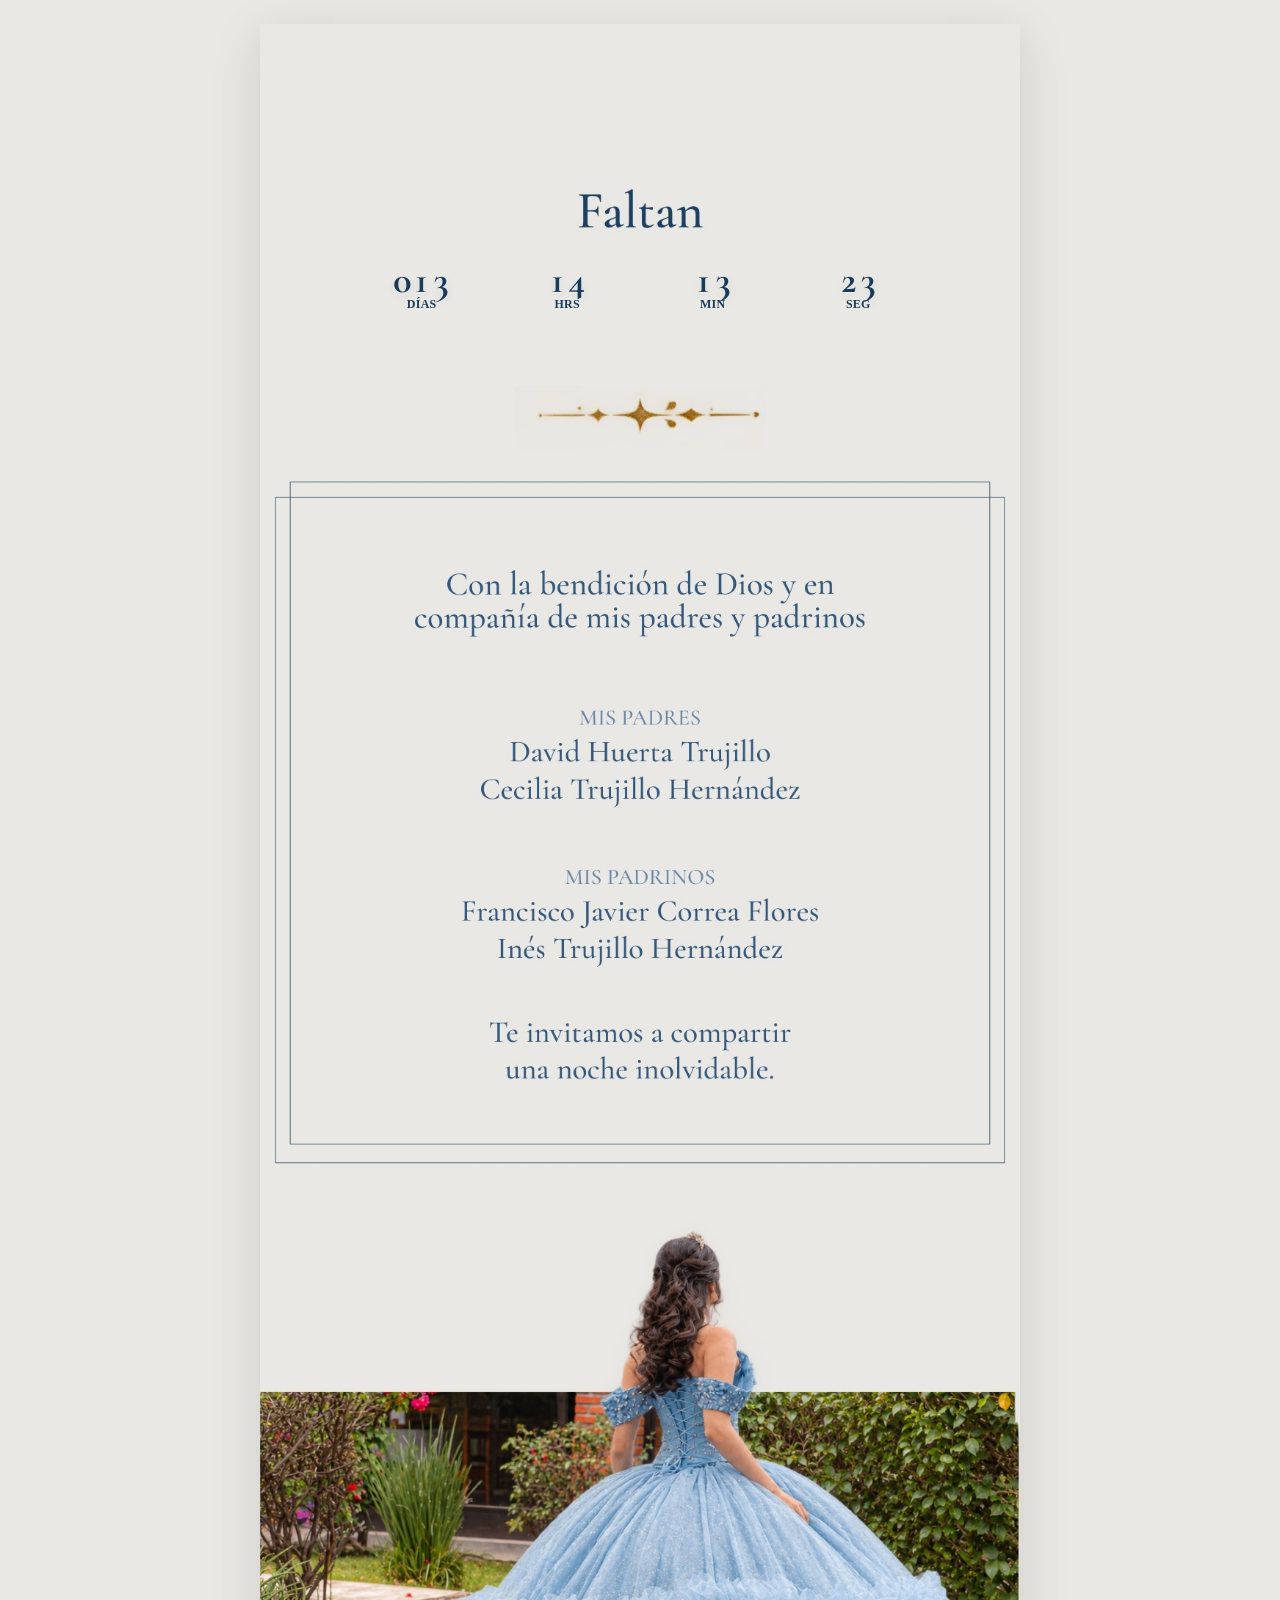
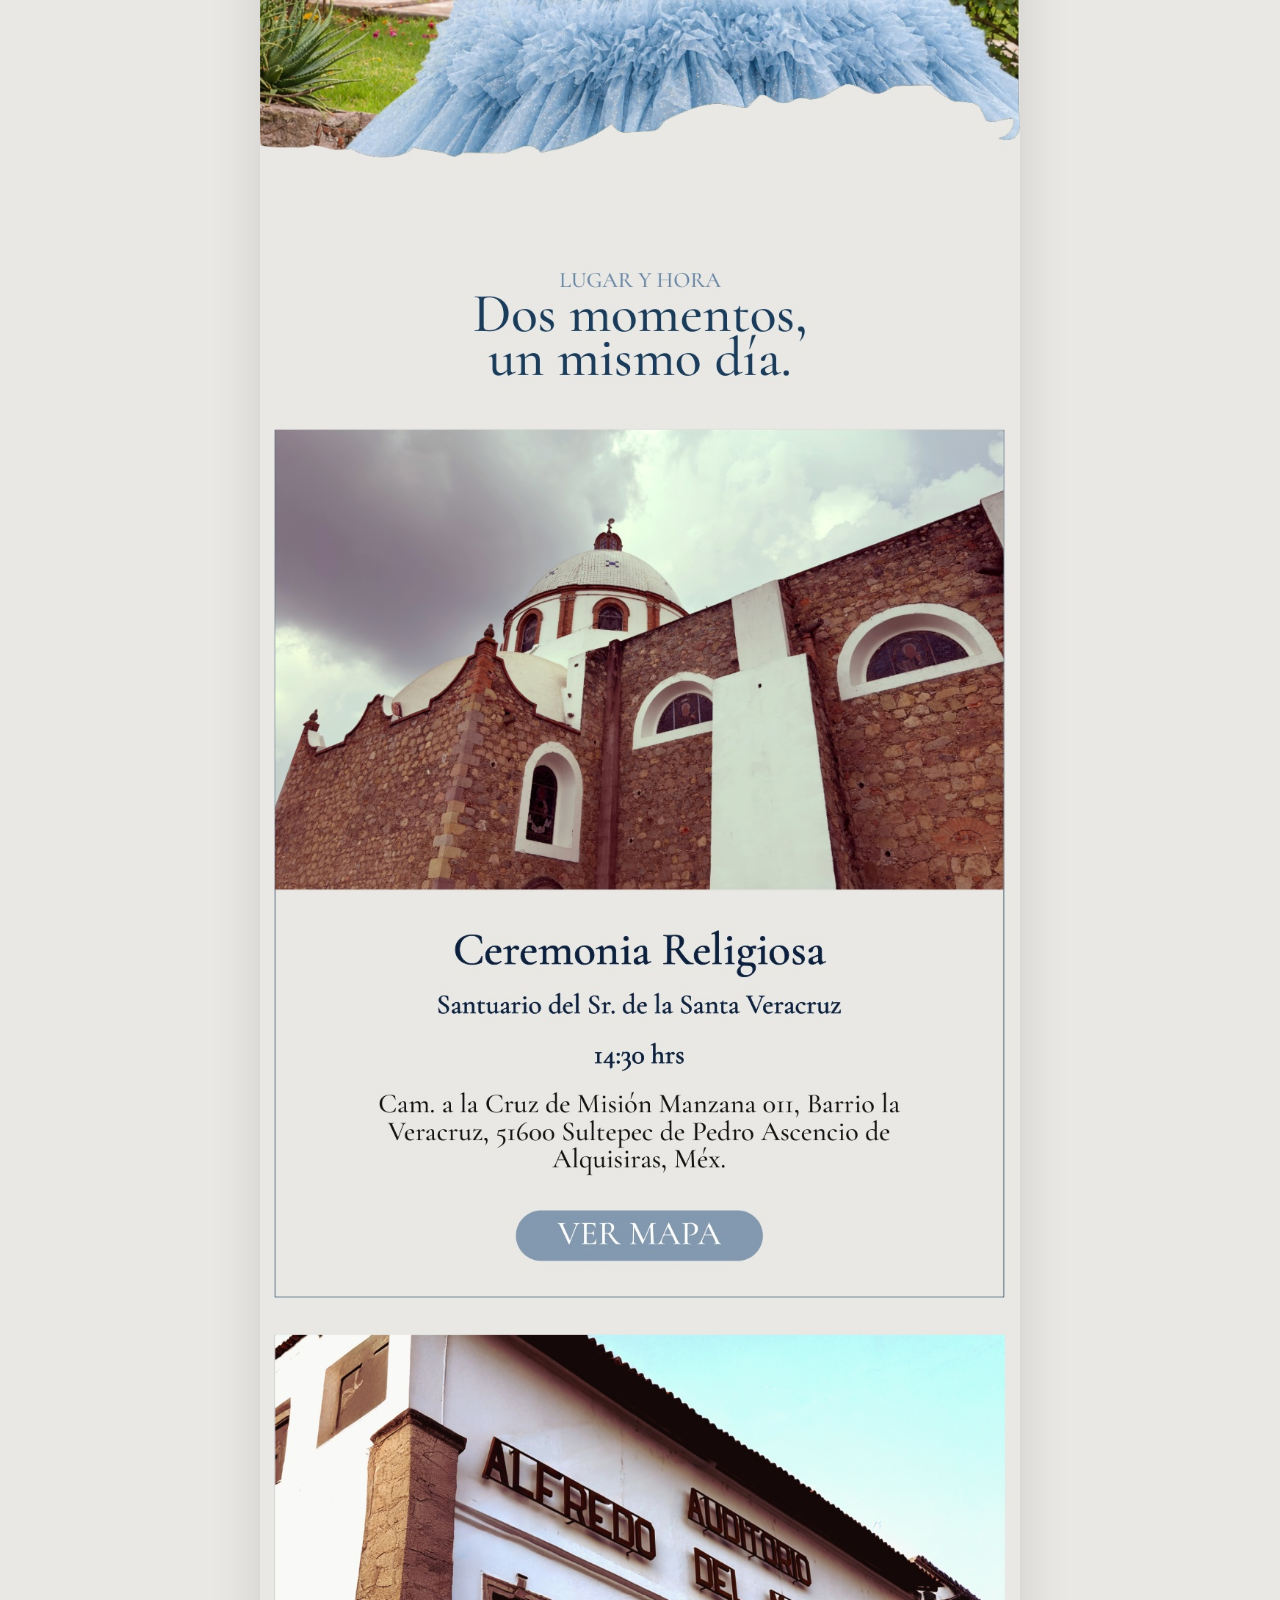
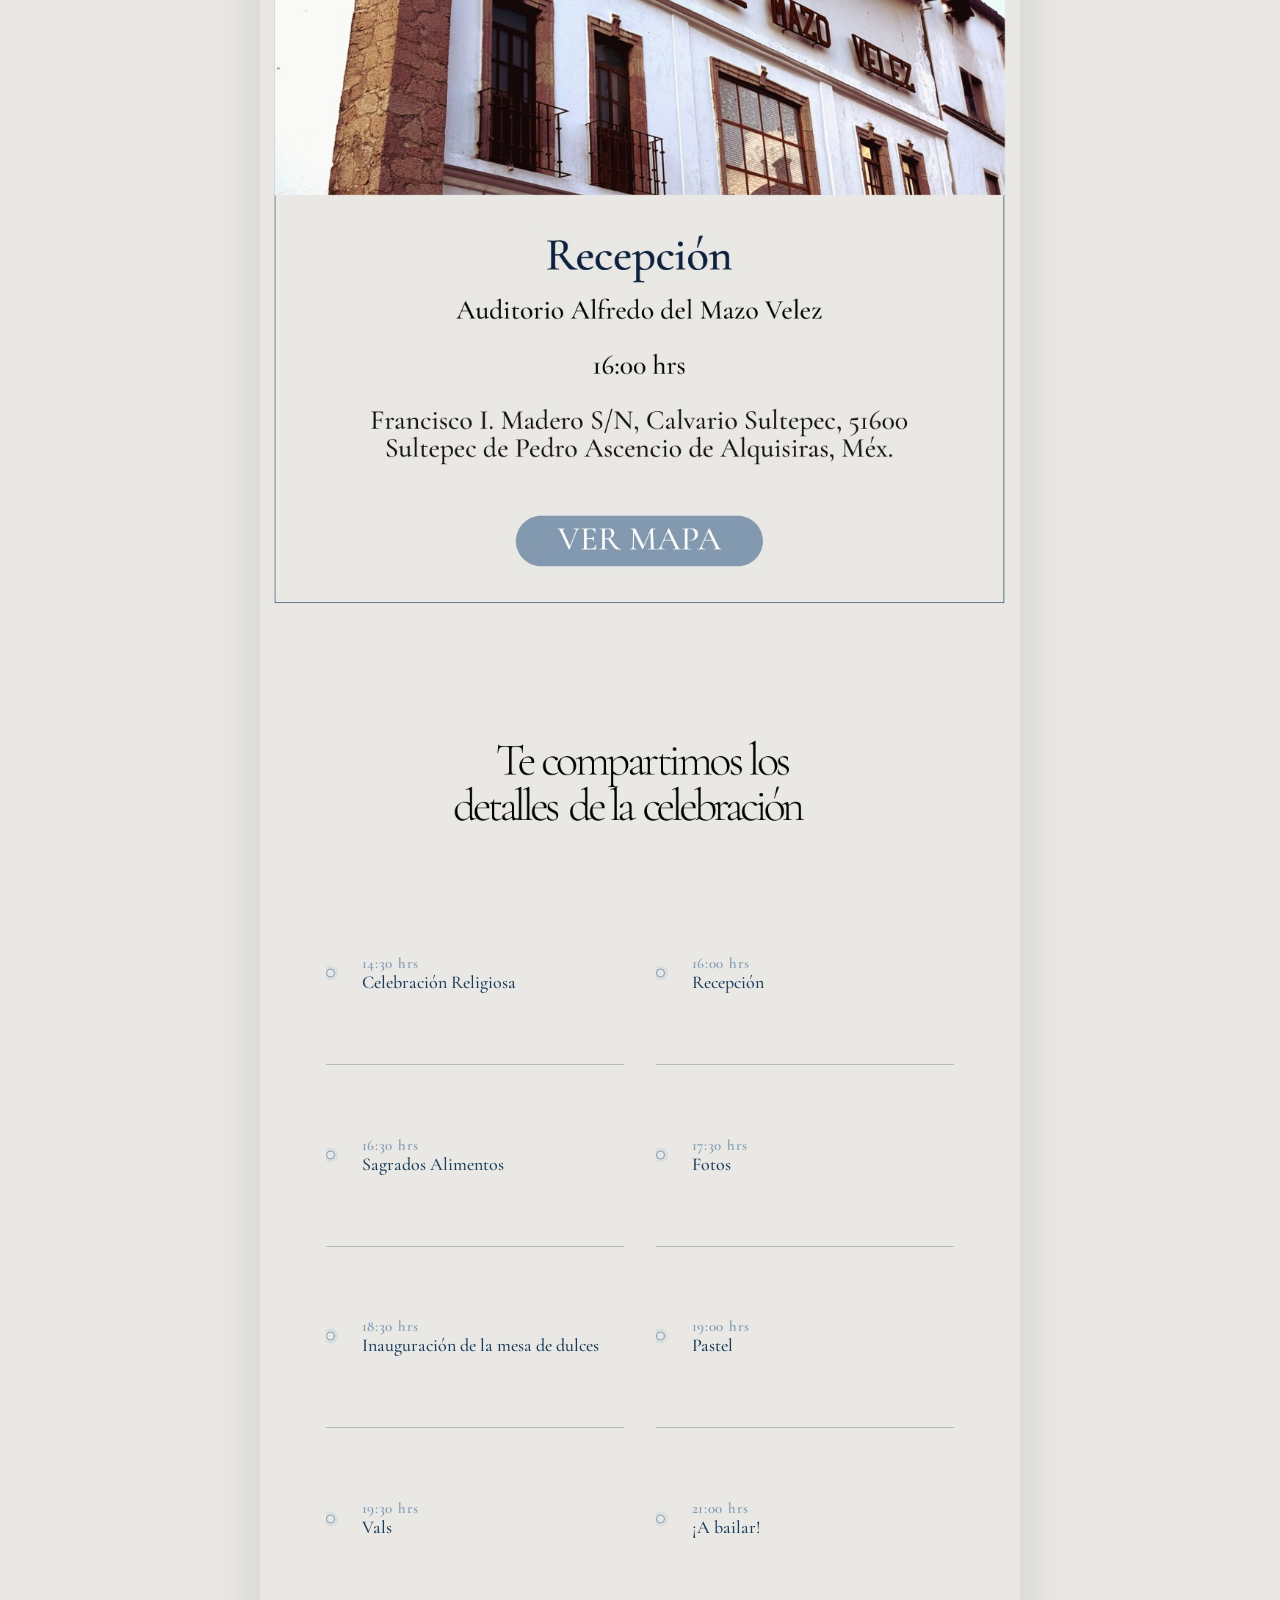
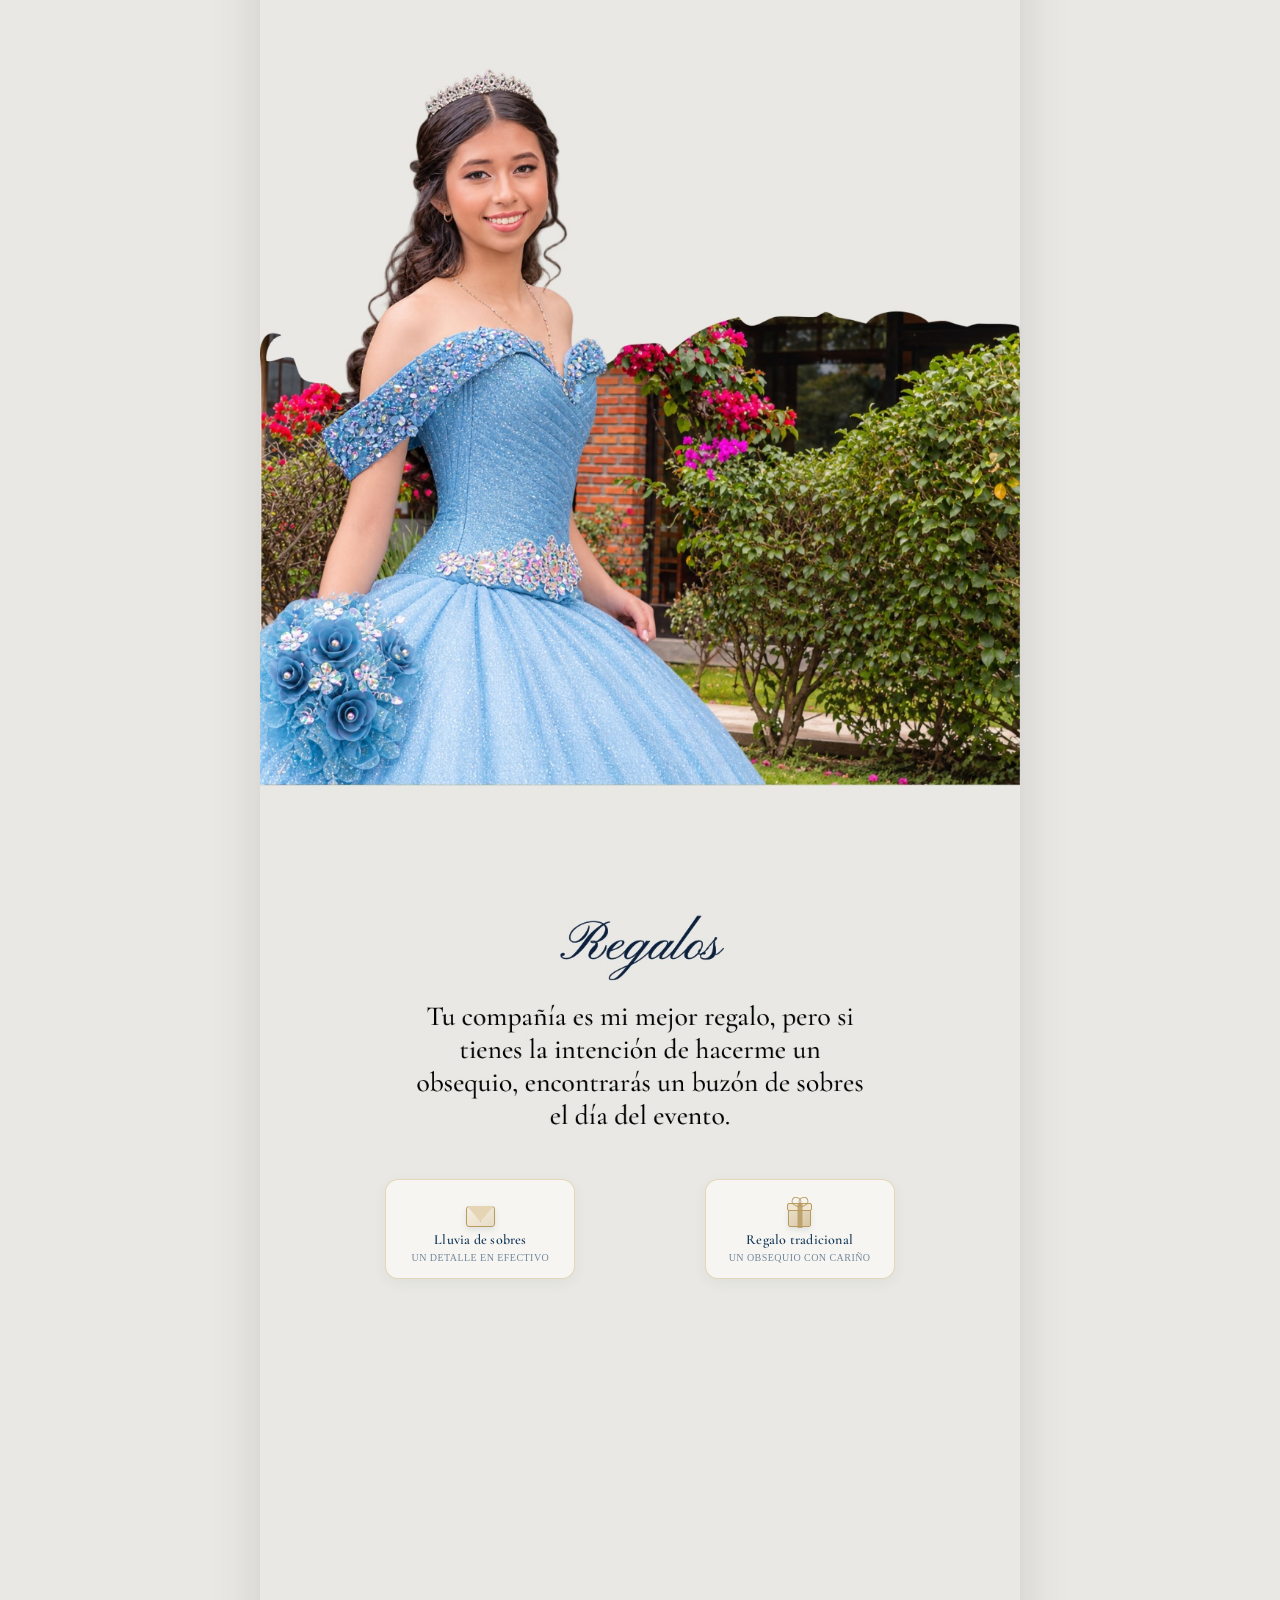
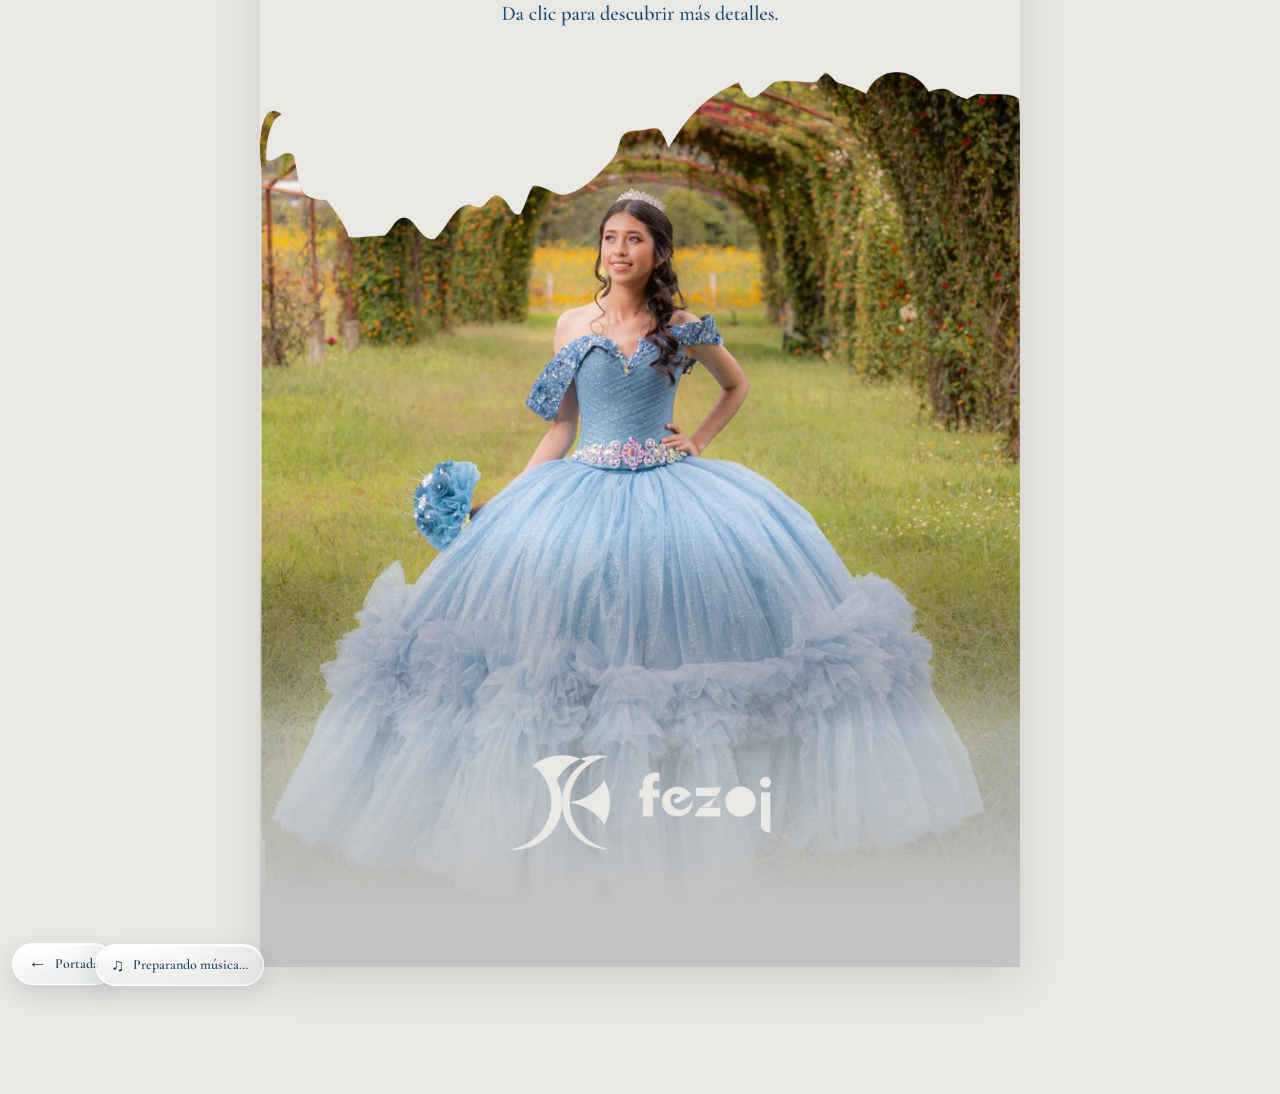
==== datos.html @ edb8c57a "Actualizar versión de estilos en detalles" ====
<!doctype html>
<html lang="es">
<head>
  <meta charset="utf-8">
  <meta name="viewport" content="width=device-width, initial-scale=1">
  <meta name="theme-color" content="#e9e8e4">
  <meta name="description" content="Información del evento de XV años de Kenia.">

  <title>Detalles del evento · Kenia</title>

  <!-- Tipografía -->
  <link rel="preconnect" href="https://fonts.googleapis.com">
  <link rel="preconnect" href="https://fonts.gstatic.com" crossorigin>
  <link href="https://fonts.googleapis.com/css2?family=Cormorant+Garamond:wght@400;500;600;700&display=swap" rel="stylesheet">

  <!-- Estilos -->
  <link rel="stylesheet" href="./styles.css?v=8">
</head>

<body class="details-page">

  <main class="invitation invitation--details" aria-label="Información de los XV años de Kenia">

    <section class="page details" aria-label="Información original del evento">

      <!-- Imagen original de los datos -->
      <img
        src="./datos.jpg"
        alt="Diseño original con información de padres y padrinos, ceremonia religiosa, recepción, itinerario y regalos"
      >

      <!-- Cuenta regresiva -->
      <div class="countdown" id="countdown" role="timer" aria-label="Cuenta regresiva para el evento">

        <div class="countdown__unit">
          <span class="countdown__number" data-unit="days">000</span>
          <span class="countdown__label">DÍAS</span>
        </div>

        <div class="countdown__unit">
          <span class="countdown__number" data-unit="hours">00</span>
          <span class="countdown__label">HRS</span>
        </div>

        <div class="countdown__unit">
          <span class="countdown__number" data-unit="minutes">00</span>
          <span class="countdown__label">MIN</span>
        </div>

        <div class="countdown__unit">
          <span class="countdown__number" data-unit="seconds">00</span>
          <span class="countdown__label">SEG</span>
        </div>

      </div>

      <!-- Mapa de la ceremonia religiosa -->
      <a
        class="map-link map-church"
        href="https://www.google.com/maps/search/?api=1&amp;query=Santuario+del+Sr.+de+la+Santa+Veracruz%2C+Camino+a+la+Cruz+de+Misi%C3%B3n%2C+Barrio+La+Veracruz%2C+Sultepec+de+Pedro+Ascencio+de+Alquisiras%2C+Estado+de+M%C3%A9xico"
        target="_blank"
        rel="noopener noreferrer"
        aria-label="Ver mapa de la ceremonia religiosa: Santuario del Señor de la Santa Veracruz"
      ></a>

      <!-- Mapa de la recepción -->
      <a
        class="map-link map-reception"
        href="https://www.google.com/maps/search/?api=1&amp;query=Auditorio+Alfredo+del+Mazo+Velez%2C+Francisco+I.+Madero+S%2FN%2C+Calvario+Sultepec%2C+Sultepec+de+Pedro+Ascencio+de+Alquisiras%2C+Estado+de+M%C3%A9xico"
        target="_blank"
        rel="noopener noreferrer"
        aria-label="Ver mapa de la recepción: Auditorio Alfredo del Mazo Vélez"
      ></a>

      <!-- Cronograma -->
      <section class="timeline-replacement" aria-label="Cronograma de la celebración">

        <div class="timeline-grid">

          <article class="timeline-event">
            <span class="timeline-event__time">14:30 hrs</span>
            <span class="timeline-event__name">Celebración Religiosa</span>
          </article>

          <article class="timeline-event">
            <span class="timeline-event__time">16:00 hrs</span>
            <span class="timeline-event__name">Recepción</span>
          </article>

          <article class="timeline-event">
            <span class="timeline-event__time">16:30 hrs</span>
            <span class="timeline-event__name">Sagrados Alimentos</span>
          </article>

          <article class="timeline-event">
            <span class="timeline-event__time">17:30 hrs</span>
            <span class="timeline-event__name">Fotos</span>
          </article>

          <article class="timeline-event">
            <span class="timeline-event__time">18:30 hrs</span>
            <span class="timeline-event__name">Inauguración de la mesa de dulces</span>
          </article>

          <article class="timeline-event">
            <span class="timeline-event__time">19:00 hrs</span>
            <span class="timeline-event__name">Pastel</span>
          </article>

          <article class="timeline-event">
            <span class="timeline-event__time">19:30 hrs</span>
            <span class="timeline-event__name">Vals</span>
          </article>

          <article class="timeline-event">
            <span class="timeline-event__time">21:00 hrs</span>
            <span class="timeline-event__name">¡A bailar!</span>
          </article>

        </div>
      </section>

      <!-- Opciones de regalo -->
      <div class="gift-interaction" aria-label="Opciones de regalo">

        <button
          class="gift-choice"
          type="button"
          data-gift="envelope"
          aria-expanded="false"
        >
          <span class="gift-choice__art" aria-hidden="true">
            <span class="gift-envelope"></span>
          </span>

          <span class="gift-choice__title">Lluvia de sobres</span>
          <span class="gift-choice__hint">Un detalle en efectivo</span>
        </button>

        <button
          class="gift-choice"
          type="button"
          data-gift="present"
          aria-expanded="false"
        >
          <span class="gift-choice__art" aria-hidden="true">
            <span class="gift-box">
              <i class="gift-box__bow"></i>
            </span>
          </span>

          <span class="gift-choice__title">Regalo tradicional</span>
          <span class="gift-choice__hint">Un obsequio con cariño</span>
        </button>

      </div>

      <!-- Logotipo FEZOJ: conserva su imagen y abre el sitio web al tocarlo -->
      <a
        class="fezoj-logo-link"
        href="https://fezojdesing.github.io/fezoj_studio/"
        target="_blank"
        rel="noopener noreferrer"
        aria-label="Visitar el sitio web de FEZOJ"
        title="Visitar FEZOJ"
      ></a>

      <!-- Mensaje de regalo -->
      <div
        class="gift-message"
        id="giftMessage"
        role="status"
        aria-live="polite"
      ></div>

    </section>
  </main>

  <!-- Regresar a portada -->
  <a
    class="back-home"
    href="./index.html"
    aria-label="Regresar a la portada"
  >
    <span aria-hidden="true">←</span> Portada
  </a>

  <!-- Reproductor de música -->
  <div class="music-player" aria-hidden="true">
    <div id="youtube-player" title="Canción de XV años de Kenia"></div>
  </div>

  <!-- Botón de música -->
  <button
    class="music-toggle"
    type="button"
    aria-pressed="false"
    aria-label="Reproducir canción"
  >
    <span class="music-toggle__icon" aria-hidden="true">♫</span>
    <span class="music-toggle__label">Reproducir música</span>
  </button>

  <!-- Efectos decorativos -->
  <div class="ambient-sparkles" aria-hidden="true"></div>

  <div class="sparkle-transition" aria-hidden="true">
    <span class="sparkle-transition__glow"></span>
    <div class="sparkle-transition__particles"></div>
  </div>

  <!-- JavaScript -->
  <script src="./script.js?v=2"></script>
  <script src="https://www.youtube.com/iframe_api" async></script>

</body>
</html>
---- styles.css ----
:root {
  --paper: #e9e8e4;
  --navy: #183b5b;
  --blue-muted: #829db5;
  --line: rgba(24, 59, 91, .25);
  --serif: "Cormorant Garamond", Georgia, serif;
}
* { box-sizing: border-box; }
html { background: var(--paper); scroll-behavior: smooth; }
body { margin: 0; min-width: 280px; background: var(--paper); color: var(--navy); font-family: var(--serif); }
.invitation { width: min(100%, 760px); margin: 0 auto; overflow: hidden; background: var(--paper); box-shadow: 0 0 36px rgba(0,0,0,.08); }
.page { position: relative; width: 100%; line-height: 0; }
.page > img { display: block; width: 100%; height: auto; animation: page-arrive 1.15s cubic-bezier(.2,.7,.25,1) both; }
.open-invitation, .map-link { position: absolute; display: block; padding: 0; border: 0; background: transparent; cursor: pointer; -webkit-tap-highlight-color: transparent; }
.open-invitation { left: 8.5%; top: 89.7%; width: 38.5%; height: 5.5%; border-radius: 999px; }
.map-link { left: 33.7%; width: 32.5%; height: .69%; border-radius: 999px; }
.map-church { top: 37.95%; }
.map-reception { top: 50.275%; }
.open-invitation:focus-visible, .map-link:focus-visible, .music-toggle:focus-visible, .back-home:focus-visible { outline: 2px solid var(--navy); outline-offset: 4px; }
.map-link:active, .open-invitation:active { background: rgba(24,59,91,.08); }
.countdown { position: absolute; z-index: 4; left: 11.7%; top: 3.14%; width: 76.6%; min-height: clamp(42px, 5.2vw, 64px); display: grid; grid-template-columns: repeat(4,minmax(0,1fr)); align-items: center; justify-items: center; overflow: visible; color: var(--navy); font-family: var(--serif); line-height: 1; font-variant-numeric: tabular-nums; }
.countdown__unit { min-width: 0; width: 100%; display: flex; flex-direction: column; align-items: center; justify-content: center; gap: clamp(0px,.12vw,2px); }
.countdown__number { display: block; font-size: clamp(20px,7.2vw,38px); font-weight: 700; line-height: .9; white-space: nowrap; }
.countdown__label { display: block; font-family: Georgia,serif; font-size: clamp(8px,2.2vw,12px); font-weight: 600; letter-spacing: .02em; line-height: 1; }

/* Sustituye únicamente el gráfico original del itinerario; el título y el resto
   de la composición permanecen en la imagen original. */
.timeline-replacement { position: absolute; z-index: 2; left: 5.5%; top: 55.1%; width: 89%; height: 10.2%; padding: 1.7% 3.2% 1.2%; background: var(--paper); line-height: 1.05; opacity: 1; }
.timeline-grid { width: 100%; height: 100%; display: grid; grid-template-columns: repeat(2,minmax(0,1fr)); grid-template-rows: repeat(4,minmax(0,1fr)); column-gap: 5%; row-gap: 0; overflow: hidden; }
.timeline-event { position: relative; min-width: 0; display: flex; flex-direction: column; justify-content: center; padding: 1% 2% 1% 12%; border-bottom: 1px solid var(--line); overflow: hidden; opacity: 0; transform: translateY(14px); transition: opacity .7s ease, transform .7s cubic-bezier(.2,.7,.2,1); }
.timeline-event:nth-last-child(-n+2) { border-bottom: 0; }
.timeline-event::before { content: ""; position: absolute; left: 0; top: 50%; width: 7px; height: 7px; border: 1px solid var(--blue-muted); border-radius: 50%; background: var(--paper); transform: translateY(-50%); box-shadow: 0 0 0 3px rgba(130,157,181,.12); }
.timeline-event__time { display: block; color: var(--blue-muted); font-family: var(--serif); font-size: clamp(11px,2.8vw,15px); font-weight: 600; letter-spacing: .045em; line-height: 1; }
.timeline-event__name { display: block; margin-top: 2px; color: var(--navy); font-family: var(--serif); font-size: clamp(13px,3.4vw,18px); font-weight: 500; line-height: 1.03; }
.timeline-replacement.is-visible .timeline-event { opacity: 1; transform: translateY(0); }
.timeline-replacement.is-visible .timeline-event:nth-child(1) { transition-delay: .05s; }
.timeline-replacement.is-visible .timeline-event:nth-child(2) { transition-delay: .14s; }
.timeline-replacement.is-visible .timeline-event:nth-child(3) { transition-delay: .23s; }
.timeline-replacement.is-visible .timeline-event:nth-child(4) { transition-delay: .32s; }
.timeline-replacement.is-visible .timeline-event:nth-child(5) { transition-delay: .41s; }
.timeline-replacement.is-visible .timeline-event:nth-child(6) { transition-delay: .50s; }
.timeline-replacement.is-visible .timeline-event:nth-child(7) { transition-delay: .59s; }
.timeline-replacement.is-visible .timeline-event:nth-child(8) { transition-delay: .68s; }

.back-home, .music-toggle { position: fixed; z-index: 20; display: inline-flex; align-items: center; justify-content: center; gap: 8px; min-height: 42px; padding: 9px 15px; border: 1px solid rgba(24,59,91,.2); border-radius: 999px; background: rgba(249,248,245,.94); color: var(--navy); box-shadow: 0 5px 20px rgba(25,35,45,.12); font: 600 14px/1 var(--serif); text-decoration: none; backdrop-filter: blur(8px); -webkit-backdrop-filter: blur(8px); transition: transform .2s ease, box-shadow .2s ease, background .2s ease; }
.back-home { left: max(12px,env(safe-area-inset-left)); bottom: max(14px,env(safe-area-inset-bottom)); }
.back-home span { font-family: Georgia,serif; font-size: 19px; line-height: .7; }
.music-toggle { right: max(12px,env(safe-area-inset-right)); bottom: max(14px,env(safe-area-inset-bottom)); cursor: pointer; }
.music-toggle__icon { font-size: 18px; line-height: .8; }
.music-toggle.is-playing { background: #f3f5f6; border-color: rgba(24,59,91,.42); }
.back-home:hover, .music-toggle:hover { transform: translateY(-2px); box-shadow: 0 8px 24px rgba(25,35,45,.16); }
.music-player { position: fixed; width: 200px; height: 200px; left: -210px; top: 0; z-index: 1; overflow: hidden; opacity: .001; pointer-events: none; }
.music-player iframe { display: block; width: 200px; height: 200px; border: 0; }
@keyframes page-arrive { from { opacity: 0; transform: translateY(9px); } to { opacity: 1; transform: translateY(0); } }
@media (min-width:700px) { body { padding: 24px 0 84px; } .invitation { box-shadow: 0 12px 48px rgba(0,0,0,.12); } .countdown__number { font-size: clamp(30px,4.5vw,38px); } .countdown__label { font-size: 12px; } .back-home, .music-toggle { bottom: 24px; } }
@media (max-width:380px) { .timeline-replacement { left: 4%; width: 92%; padding: 1.7% 2% 1.2%; } .timeline-grid { column-gap: 3%; } .timeline-event { padding-left: 10%; } .timeline-event__name { font-size: clamp(11px,3.1vw,13px); } .timeline-event__time { font-size: clamp(10px,2.6vw,12px); } .back-home, .music-toggle { min-height: 39px; padding: 8px 12px; font-size: 13px; } }
@media (prefers-reduced-motion: reduce) { *, *::before, *::after { scroll-behavior: auto !important; animation-duration: .01ms !important; transition-duration: .01ms !important; } .timeline-event { opacity: 1; transform: none; } }


/* ── Apariciones editoriales y destellos de transición ───────────────── */
:root {
  --gold: #c6a45d;
  --silver: #d7dce1;
}
body { isolation: isolate; }
.page > img {
  transform-origin: 50% 42%;
  animation: artwork-reveal 1.35s cubic-bezier(.2,.72,.22,1) both;
}
@keyframes artwork-reveal {
  0% { opacity: 0; transform: translateY(12px) scale(1.006); filter: blur(2px); }
  65% { opacity: 1; filter: blur(0); }
  100% { opacity: 1; transform: translateY(0) scale(1); filter: none; }
}
.open-invitation { animation: control-reveal .85s .55s both; }
.map-link { animation: control-reveal .8s 1s both; }
.back-home { animation: control-reveal .8s .5s both; }
.music-toggle { animation: control-reveal .8s .7s both, music-breathe 4.8s 1.5s ease-in-out infinite; }
@keyframes control-reveal {
  from { opacity: 0; transform: translateY(8px) scale(.97); }
  to { opacity: 1; transform: translateY(0) scale(1); }
}

/* La cuenta regresiva tiene un movimiento continuo, suave y sin saltos de layout. */
.countdown {
  animation: countdown-float 4.6s ease-in-out infinite;
  transform-origin: 50% 50%;
}
.countdown__unit { animation: unit-reveal .9s both; }
.countdown__unit:nth-child(1) { animation-delay: .28s; }
.countdown__unit:nth-child(2) { animation-delay: .42s; }
.countdown__unit:nth-child(3) { animation-delay: .56s; }
.countdown__unit:nth-child(4) { animation-delay: .70s; }
.countdown__number {
  text-shadow: 0 1px 0 rgba(255,255,255,.48), 0 3px 10px rgba(24,59,91,.10);
  transition: text-shadow .3s ease, color .3s ease;
}
.countdown__number.is-ticking {
  animation: number-tick .48s cubic-bezier(.2,.75,.25,1);
}
@keyframes countdown-float {
  0%,100% { translate: 0 0; }
  50% { translate: 0 -3px; }
}
@keyframes unit-reveal {
  from { opacity: 0; transform: translateY(9px); }
  to { opacity: 1; transform: translateY(0); }
}
@keyframes number-tick {
  0% { transform: translateY(0) scale(1); }
  42% { transform: translateY(-2px) scale(1.055); text-shadow: 0 0 13px rgba(198,164,93,.28); }
  100% { transform: translateY(0) scale(1); }
}
@keyframes music-breathe {
  0%,100% { box-shadow: 0 5px 20px rgba(25,35,45,.12), 0 0 0 0 rgba(198,164,93,0); }
  50% { box-shadow: 0 7px 23px rgba(25,35,45,.15), 0 0 0 4px rgba(198,164,93,.10); }
}

/* Cronograma: entrada por tarjeta con brillo tenue, sin alterar su geometría. */
.timeline-event { will-change: opacity, transform; }
.timeline-replacement.is-visible .timeline-event {
  animation: timeline-elegant-in .78s cubic-bezier(.2,.72,.25,1) both;
}
.timeline-replacement.is-visible .timeline-event:nth-child(1) { animation-delay: .05s; }
.timeline-replacement.is-visible .timeline-event:nth-child(2) { animation-delay: .13s; }
.timeline-replacement.is-visible .timeline-event:nth-child(3) { animation-delay: .21s; }
.timeline-replacement.is-visible .timeline-event:nth-child(4) { animation-delay: .29s; }
.timeline-replacement.is-visible .timeline-event:nth-child(5) { animation-delay: .37s; }
.timeline-replacement.is-visible .timeline-event:nth-child(6) { animation-delay: .45s; }
.timeline-replacement.is-visible .timeline-event:nth-child(7) { animation-delay: .53s; }
.timeline-replacement.is-visible .timeline-event:nth-child(8) { animation-delay: .61s; }
@keyframes timeline-elegant-in {
  from { opacity:  0; transform: translateY(13px); filter: blur(1px); }
  to { opacity: 1; transform: translateY(0); filter: blur(0); }
}

/* Capa de partículas doradas y plateadas que cubre el viewport al cambiar página. */
.sparkle-transition {
  position: fixed;
  inset: 0;
  z-index: 1000;
  overflow: hidden;
  pointer-events: none;
  visibility: hidden;
  opacity: 0;
  background: radial-gradient(ellipse at center, rgba(250,247,239,.18), rgba(24,35,48,.08) 72%, rgba(24,35,48,.16));
  transition: opacity .22s ease, visibility .22s ease;
}
.sparkle-transition.is-active { visibility: visible; opacity: 1; }
.sparkle-transition__glow {
  position: absolute;
  inset: -20%;
  opacity: 0;
  background: radial-gradient(circle at 50% 48%, rgba(255,249,226,.56), rgba(198,164,93,.14) 23%, transparent 58%);
  transform: scale(.72);
}
.sparkle-transition.is-active .sparkle-transition__glow { animation: sparkle-glow 1.05s ease-out both; }
.sparkle-transition__particles { position: absolute; inset: 0; }
.sparkle {
  position: absolute;
  display: block;
  width: var(--size, 5px);
  height: var(--size, 5px);
  left: var(--x, 50%);
  top: -8%;
  opacity: 0;
  border-radius: 50%;
  background: var(--particle-color, #d8bd7d);
  box-shadow: 0 0 5px 1px currentColor, 0 0 13px 2px currentColor;
  color: var(--particle-color, #d8bd7d);
  transform: translate3d(0,0,0) rotate(0deg) scale(.35);
}
.sparkle::before, .sparkle::after {
  content: "";
  position: absolute;
  left: 50%; top: 50%;
  background: currentColor;
  transform: translate(-50%,-50%);
  border-radius: 99px;
}
.sparkle::before { width: 1px; height: calc(var(--size, 5px) * 3.1); }
.sparkle::after { width: calc(var(--size, 5px) * 3.1); height: 1px; }
.sparkle-transition.is-active .sparkle { animation: sparkle-fall var(--duration, .95s) var(--delay, 0s) cubic-bezier(.18,.62,.3,1) both; }
@keyframes sparkle-fall {
  0% { opacity: 0; transform: translate3d(0,-4vh,0) rotate(0deg) scale(.25); }
  12% { opacity: .95; }
  48% { opacity: 1; transform: translate3d(var(--drift, 20px),48vh,0) rotate(145deg) scale(1); }
  100% { opacity: 0; transform: translate3d(calc(var(--drift, 20px) * 1.8),112vh,0) rotate(310deg) scale(.3); }
}
@keyframes sparkle-glow {
  0% { opacity: 0; transform: scale(.72); }
  35% { opacity: 1; transform: scale(1.08); }
  100% { opacity: 0; transform: scale(1.35); }
}

@media (prefers-reduced-motion: reduce) {
  .page > img, .open-invitation, .map-link, .back-home, .music-toggle,
  .countdown, .countdown__unit, .countdown__number, .timeline-event,
  .sparkle-transition, .sparkle, .sparkle-transition__glow {
    animation: none !important;
    transition: none !important;
    filter: none !important;
    translate: none !important;
  }
  .timeline-event { opacity: 1 !important; transform: none !important; }
}

/* Microinteracciones premium: resaltan el control activo sin alterar el arte original. */
.open-invitation, .map-link, .back-home, .music-toggle,
.gift-choice {
  transform-origin: center;
  transition: transform .28s cubic-bezier(.2,.75,.25,1),
              box-shadow .28s ease, background-color .28s ease,
              border-color .28s ease, filter .28s ease;
  -webkit-tap-highlight-color: transparent;
}
.open-invitation:hover, .map-link:hover {
  transform: scale(1.045);
  background: rgba(255,255,255,.13);
  box-shadow: 0 0 0 2px rgba(198,164,93,.55), 0 0 18px rgba(198,164,93,.24);
}
.open-invitation:active, .map-link:active { transform: scale(.975); }
.back-home:hover, .music-toggle:hover {
  transform: translateY(-3px) scale(1.045);
  border-color: rgba(198,164,93,.65);
  box-shadow: 0 10px 28px rgba(25,35,45,.17), 0 0 0 3px rgba(198,164,93,.10);
}
.back-home:active, .music-toggle:active { transform: translateY(0) scale(.97); }
.open-invitation:focus-visible, .map-link:focus-visible,
.back-home:focus-visible, .music-toggle:focus-visible, .gift-choice:focus-visible {
  outline: 2px solid var(--gold);
  outline-offset: 4px;
}

/* Apartado de regalos: dos detalles interactivos dentro del espacio libre del arte. */
.gift-interaction {
  position: absolute;
  z-index: 5;
  left: 10%;
  top: 81.1%;
  width: 80%;
  min-height: clamp(76px, 9vw, 100px);
  display: grid;
  grid-template-columns: repeat(2, minmax(0, 1fr));
  align-items: center;
  justify-items: center;
  gap: 5%;
  line-height: 1;
}
.gift-choice {
  width: min(100%, 190px);
  min-height: 100%;
  padding: 7px 9px 5px;
  display: flex;
  flex-direction: column;
  align-items: center;
  justify-content: center;
  gap: 5px;
  border: 1px solid rgba(198,164,93,.38);
  border-radius: 13px;
  background: rgba(249,248,245,.82);
  color: var(--navy);
  cursor: pointer;
  box-shadow: 0 4px 14px rgba(24,59,91,.055);
  backdrop-filter: blur(3px);
  -webkit-backdrop-filter: blur(3px);
}
.gift-choice:hover, .gift-choice.is-selected {
  transform: translateY(-4px) scale(1.035);
  border-color: rgba(198,164,93,.82);
  background: rgba(255,253,248,.97);
  box-shadow: 0 10px 24px rgba(24,59,91,.12), 0 0 0 3px rgba(198,164,93,.10);
}
.gift-choice:active { transform: translateY(-1px) scale(.98); }
.gift-choice__art { width: 35px; height: 30px; position: relative; display: block; }
/* Sobre dibujado en CSS con solapa animada. */
.gift-envelope {
  position: absolute; left: 3px; right: 3px; bottom: 1px; height: 21px;
  border: 1px solid #b99b61; border-radius: 3px;
  background: linear-gradient(145deg,#f5eee0,#e7dcc6);
  box-shadow: 0 3px 6px rgba(24,35,48,.10);
}
.gift-envelope::before {
  content: ""; position: absolute; left: 0; top: -1px; width: 100%; height: 15px;
  background: #e5d5b5; clip-path: polygon(0 0,100% 0,50% 100%);
  border-bottom: 1px solid #b99b61; transform-origin: 50% 0;
  backface-visibility: hidden;
  transition: transform .55s cubic-bezier(.2,.75,.25,1);
}
/* Sin sello central: el sobre conserva únicamente sus pliegues limpios. */
.gift-envelope::after { content: none; }
.gift-choice:hover .gift-envelope::before,
.gift-choice:focus-visible .gift-envelope::before,
.gift-choice.is-selected .gift-envelope::before { transform: perspective(90px) rotateX(-180deg); }
/* Caja de regalo minimalista. */
.gift-box {
  position: absolute; left: 6px; right: 6px; bottom: 1px; height: 20px;
  border: 1px solid #b99b61; border-radius: 2px;
  background: linear-gradient(135deg,#e9dfcb,#d8c6a2);
  box-shadow: 0 3px 6px rgba(24,35,48,.10);
}
.gift-box::before { content:""; position:absolute; left:-2px; right:-2px; top:-5px; height:6px; border:1px solid #b99b61; border-radius:2px; background:#f0e6d3; transform-origin: 50% 0; transition: transform .5s cubic-bezier(.2,.75,.25,1); }
.gift-box::after { content:""; position:absolute; left:50%; top:-5px; width:5px; height:25px; transform:translateX(-50%); background:#b99b61; opacity:.85; }
.gift-box__bow { position:absolute; left:50%; top:-11px; width:17px; height:9px; transform:translateX(-50%); }
.gift-box__bow::before,.gift-box__bow::after { content:""; position:absolute; top:0; width:8px; height:7px; border:1.5px solid #b99b61; border-radius:80% 80% 20% 80%; }
.gift-box__bow::before { right:7px; transform:rotate(25deg); }
.gift-box__bow::after { left:7px; transform:scaleX(-1) rotate(25deg); }
.gift-choice:hover .gift-box::before,
.gift-choice:focus-visible .gift-box::before,
.gift-choice.is-selected .gift-box::before {
  transform: perspective(75px) rotateX(-120deg);
}
.gift-choice__title { font: 600 clamp(11px,2.8vw,14px)/1 var(--serif); letter-spacing:.015em; }
.gift-choice__hint { font: 500 clamp(8px,2vw,10px)/1.1 Georgia,serif; color:#71879b; letter-spacing:.045em; text-transform:uppercase; }
.gift-message {
  position: absolute; z-index: 6; left: 12%; top: 83.85%; width: 76%;
  padding: 10px 14px; border: 1px solid rgba(198,164,93,.45); border-radius: 10px;
  background: rgba(249,248,245,.97); color: var(--navy); text-align: center;
  font: 500 clamp(12px,3vw,15px)/1.25 var(--serif);
  box-shadow: 0 8px 24px rgba(24,59,91,.10);
  opacity: 0; visibility: hidden; transform: translateY(8px) scale(.98);
  transition: opacity .3s ease, transform .3s ease, visibility .3s ease;
  pointer-events: none;
  min-height: 0;
}
.gift-interaction { opacity: 0; transform: translateY(12px); transition: opacity .8s ease, transform .8s cubic-bezier(.2,.72,.25,1); }
.gift-interaction.is-visible { opacity: 1; transform: translateY(0); }
.gift-message.is-visible { opacity: 1; visibility: visible; transform: translateY(0) scale(1); }
.gift-message strong { display:block; margin-bottom:3px; color:#a98548; font-weight:600; }
@media (max-width:380px) {
  .gift-interaction { left:6%; width:88%; gap:3%; top:79.5%; min-height:82px; }
  .gift-choice { padding:5px 5px 4px; border-radius:10px; }
  .gift-choice__art { transform:scale(.9); }
  .gift-message { left:7%; width:86%; padding:8px 10px; }
}
@media (prefers-reduced-motion: reduce) {
  .gift-choice, .gift-envelope::before, .gift-message,
  .open-invitation, .map-link, .back-home, .music-toggle { transition:none !important; }
}

/* Interacción refinada de regalos: sobre limpio y caja con tapa móvil. */
.gift-envelope { overflow: visible; }
.gift-envelope::before { z-index: 2; }
.gift-choice:hover .gift-envelope,
.gift-choice:focus-visible .gift-envelope,
.gift-choice.is-selected .gift-envelope { filter: drop-shadow(0 3px 3px rgba(24,59,91,.12)); }
.gift-choice:hover .gift-box,
.gift-choice:focus-visible .gift-box,
.gift-choice.is-selected .gift-box { filter: drop-shadow(0 3px 3px rgba(24,59,91,.12)); }


/* Destellos ambientales permanentes: oro y plata, con movimiento muy sutil. */
.ambient-sparkles {
  position: fixed;
  inset: 0;
  z-index: 5;
  overflow: hidden;
  pointer-events: none;
  contain: strict;
}
.ambient-glint {
  position: absolute;
  left: var(--x);
  top: var(--y);
  width: var(--size);
  height: var(--size);
  display: block;
  border-radius: 50%;
  color: var(--glint-color, #d4b56f);
  background: currentColor;
  opacity: 0;
  box-shadow: 0 0 5px 1px currentColor, 0 0 12px 2px currentColor;
  animation: ambient-twinkle var(--duration, 5s) var(--delay, 0s) ease-in-out infinite;
}
.ambient-glint::before,
.ambient-glint::after {
  content: "";
  position: absolute;
  left: 50%;
  top: 50%;
  border-radius: 99px;
  background: currentColor;
  transform: translate(-50%, -50%);
}
.ambient-glint::before { width: 1px; height: calc(var(--size) * 3.4); }
.ambient-glint::after { width: calc(var(--size) * 3.4); height: 1px; }
@keyframes ambient-twinkle {
  0%, 100% { opacity: 0; transform: scale(.45) rotate(0deg); }
  24% { opacity: .63; transform: scale(1) rotate(35deg); }
  48% { opacity: .16; transform: scale(.72) rotate(70deg); }
  68% { opacity: .77; transform: scale(1.12) rotate(105deg); }
}
@media (prefers-reduced-motion: reduce) {
  .ambient-glint { animation: none !important; opacity: .22; }
}


/* Footer de marca FEZOJ al cierre de la página de detalles. */
.fezoj-footer {
  width: min(100%, 600px);
  margin: 0 auto;
  padding: 30px 24px 34px;
  text-align: center;
  color: var(--navy);
  background: var(--paper);
  border-top: 1px solid rgba(24,59,91,.16);
  line-height: 1.35;
}
.fezoj-footer__brand {
  margin: 0 0 8px;
  font: 500 19px/1.1 var(--serif);
  letter-spacing: .04em;
}
.fezoj-footer__brand strong {
  font-weight: 700;
  letter-spacing: .12em;
}
.fezoj-footer__copy {
  max-width: 390px;
  margin: 0 auto 15px;
  color: rgba(24,59,91,.78);
  font: 400 15px/1.45 var(--serif);
}
.fezoj-footer__link {
  display: inline-flex;
  align-items: center;
  justify-content: center;
  min-height: 38px;
  padding: 9px 20px;
  border: 1px solid rgba(24,59,91,.42);
  border-radius: 999px;
  color: var(--navy);
  background: rgba(255,255,255,.42);
  text-decoration: none;
  font: 600 14px/1 var(--serif);
  letter-spacing: .035em;
  transition: background .25s ease, color .25s ease, transform .25s ease;
}
.fezoj-footer__link:hover {
  color: #fff;
  background: var(--navy);
  transform: translateY(-2px);
}
.fezoj-footer__link:focus-visible {
  outline: 2px solid var(--navy);
  outline-offset: 4px;
}


/* Área clicable transparente sobre el logotipo FEZOJ del arte original. */
.fezoj-logo-link {
  position: absolute;
  z-index: 8;
  left: 0;
  top: 91%;
  width: 100%;
  height: 9%;
  display: block;
  border-radius: 0;
  background: transparent;
  cursor: pointer;
  -webkit-tap-highlight-color: transparent;
}
.fezoj-logo-link:hover {
  background: rgba(255,255,255,.08);
  box-shadow: 0 0 0 1px rgba(198,164,93,.45), 0 0 14px rgba(198,164,93,.16);
}
.fezoj-logo-link:focus-visible {
  outline: 2px solid var(--gold);
  outline-offset: 3px;
}


/* ── Liquid Glass: únicamente música y regreso a portada ───────────── */
.back-home,
.music-toggle {
  color: rgba(24, 59, 91, .96);
  background:
    radial-gradient(120% 90% at 18% 8%, rgba(255,255,255,.88) 0%, rgba(255,255,255,.20) 48%, transparent 72%),
    linear-gradient(145deg, rgba(255,255,255,.62), rgba(226,235,241,.30));
  border: 1px solid rgba(255,255,255,.88);
  box-shadow:
    0 9px 25px rgba(24,42,58,.15),
    inset 0 1.5px 0 rgba(255,255,255,.96),
    inset 1px 0 0 rgba(255,255,255,.48),
    inset 0 -1px 0 rgba(255,255,255,.30);
  -webkit-backdrop-filter: blur(24px) saturate(190%);
  backdrop-filter: blur(24px) saturate(190%);
  text-shadow: 0 1px 0 rgba(255,255,255,.72);
  position: relative;
  isolation: isolate;
}

/* El botón de regreso conserva un poco más de cuerpo para que el texto
   de la imagen que queda detrás no se transparente demasiado. */
.back-home {
  background:
    radial-gradient(120% 90% at 18% 8%, rgba(255,255,255,.94) 0%, rgba(255,255,255,.30) 48%, transparent 72%),
    linear-gradient(145deg, rgba(255,255,255,.76), rgba(226,235,241,.48));
  text-shadow: none;
}

.back-home:hover,
.music-toggle:hover {
  background:
    radial-gradient(120% 90% at 18% 8%, rgba(255,255,255,.98) 0%, rgba(255,255,255,.30) 48%, transparent 72%),
    linear-gradient(145deg, rgba(255,255,255,.76), rgba(226,235,241,.42));
  border-color: rgba(255,255,255,.98);
  box-shadow:
    0 12px 30px rgba(24,42,58,.18),
    inset 0 1.5px 0 rgba(255,255,255,1),
    inset 1px 0 0 rgba(255,255,255,.58),
    0 0 0 2px rgba(198,164,93,.13);
}

.music-toggle.is-playing {
  background:
    radial-gradient(120% 90% at 18% 8%, rgba(255,255,255,.96) 0%, rgba(255,255,255,.24) 48%, transparent 72%),
    linear-gradient(145deg, rgba(255,255,255,.68), rgba(218,231,239,.38));
  border-color: rgba(255,255,255,.96);
}

@supports not ((backdrop-filter: blur(1px)) or (-webkit-backdrop-filter: blur(1px))) {
  .back-home,
  .music-toggle { background: rgba(245,247,248,.94); }
}

@media (prefers-reduced-transparency: reduce) {
  .back-home,
  .music-toggle {
    -webkit-backdrop-filter: none;
    backdrop-filter: none;
    background: rgba(249,248,245,.94);
  }
}
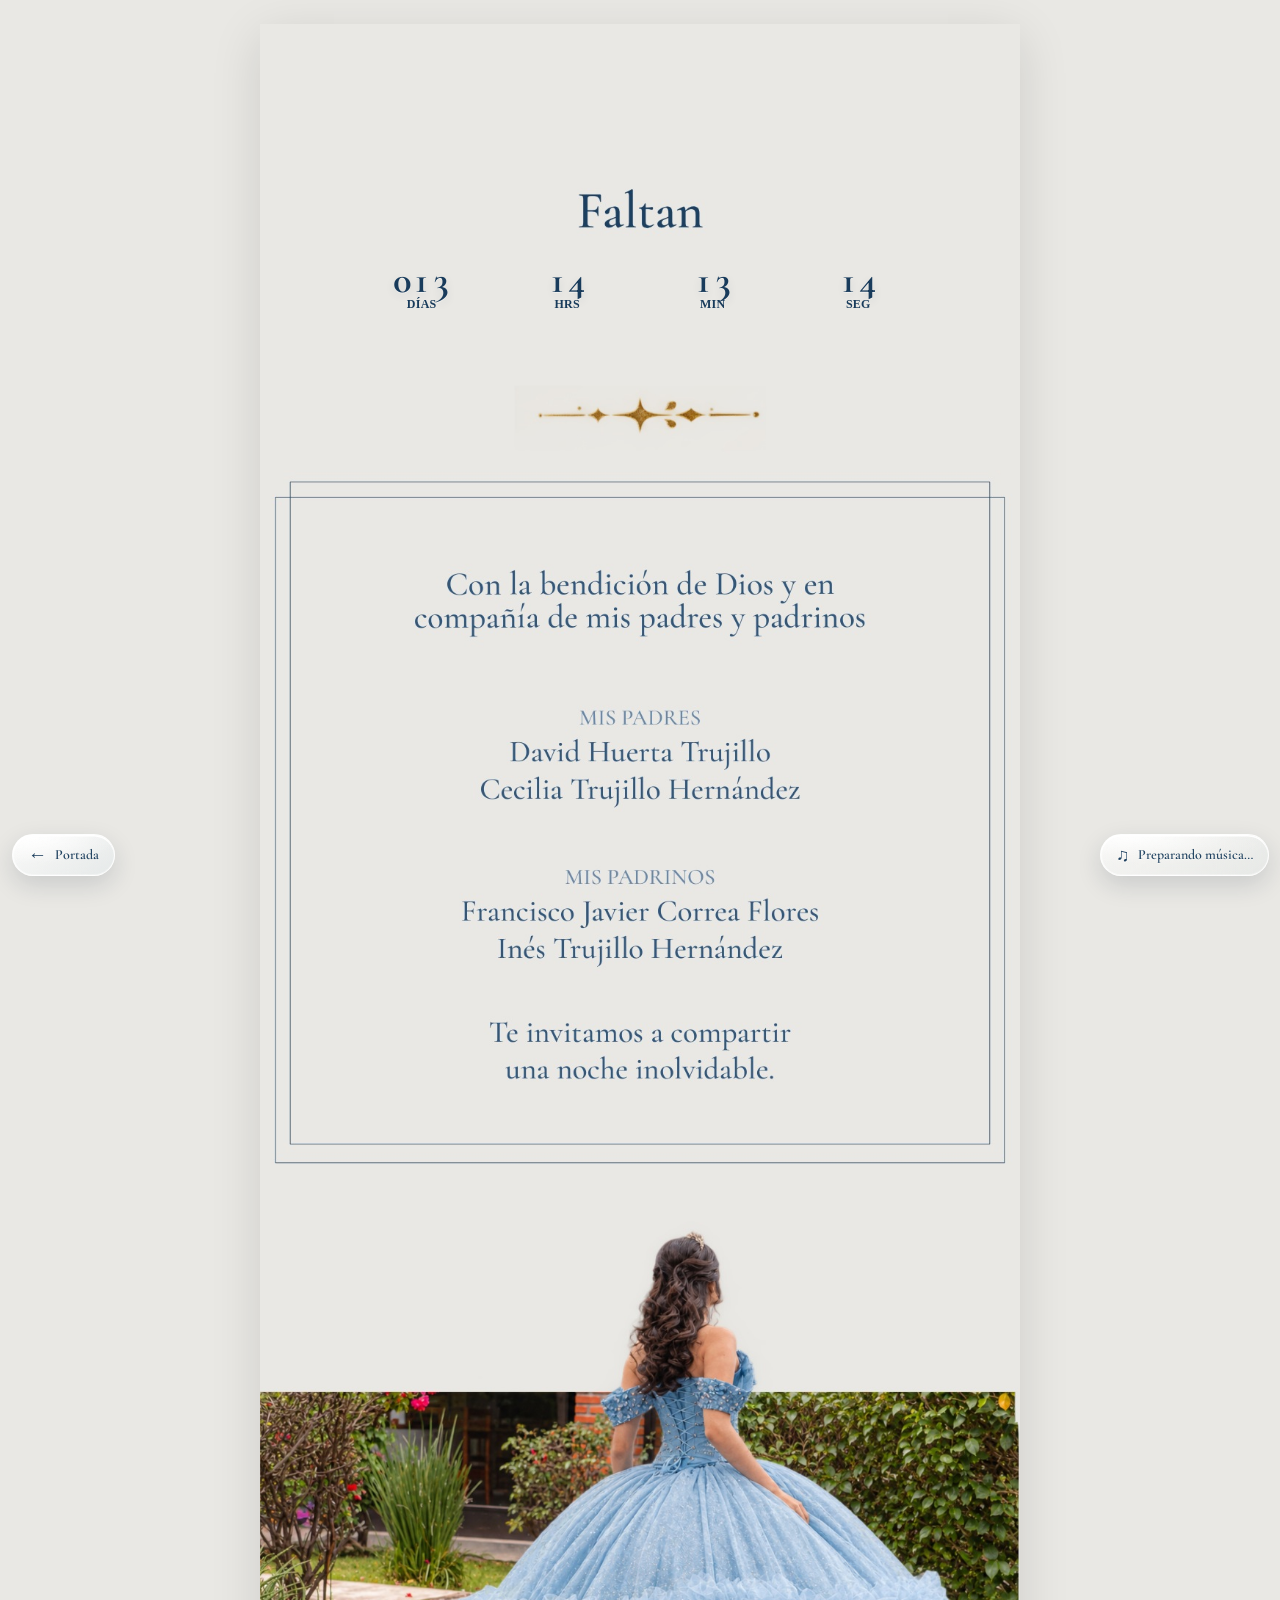
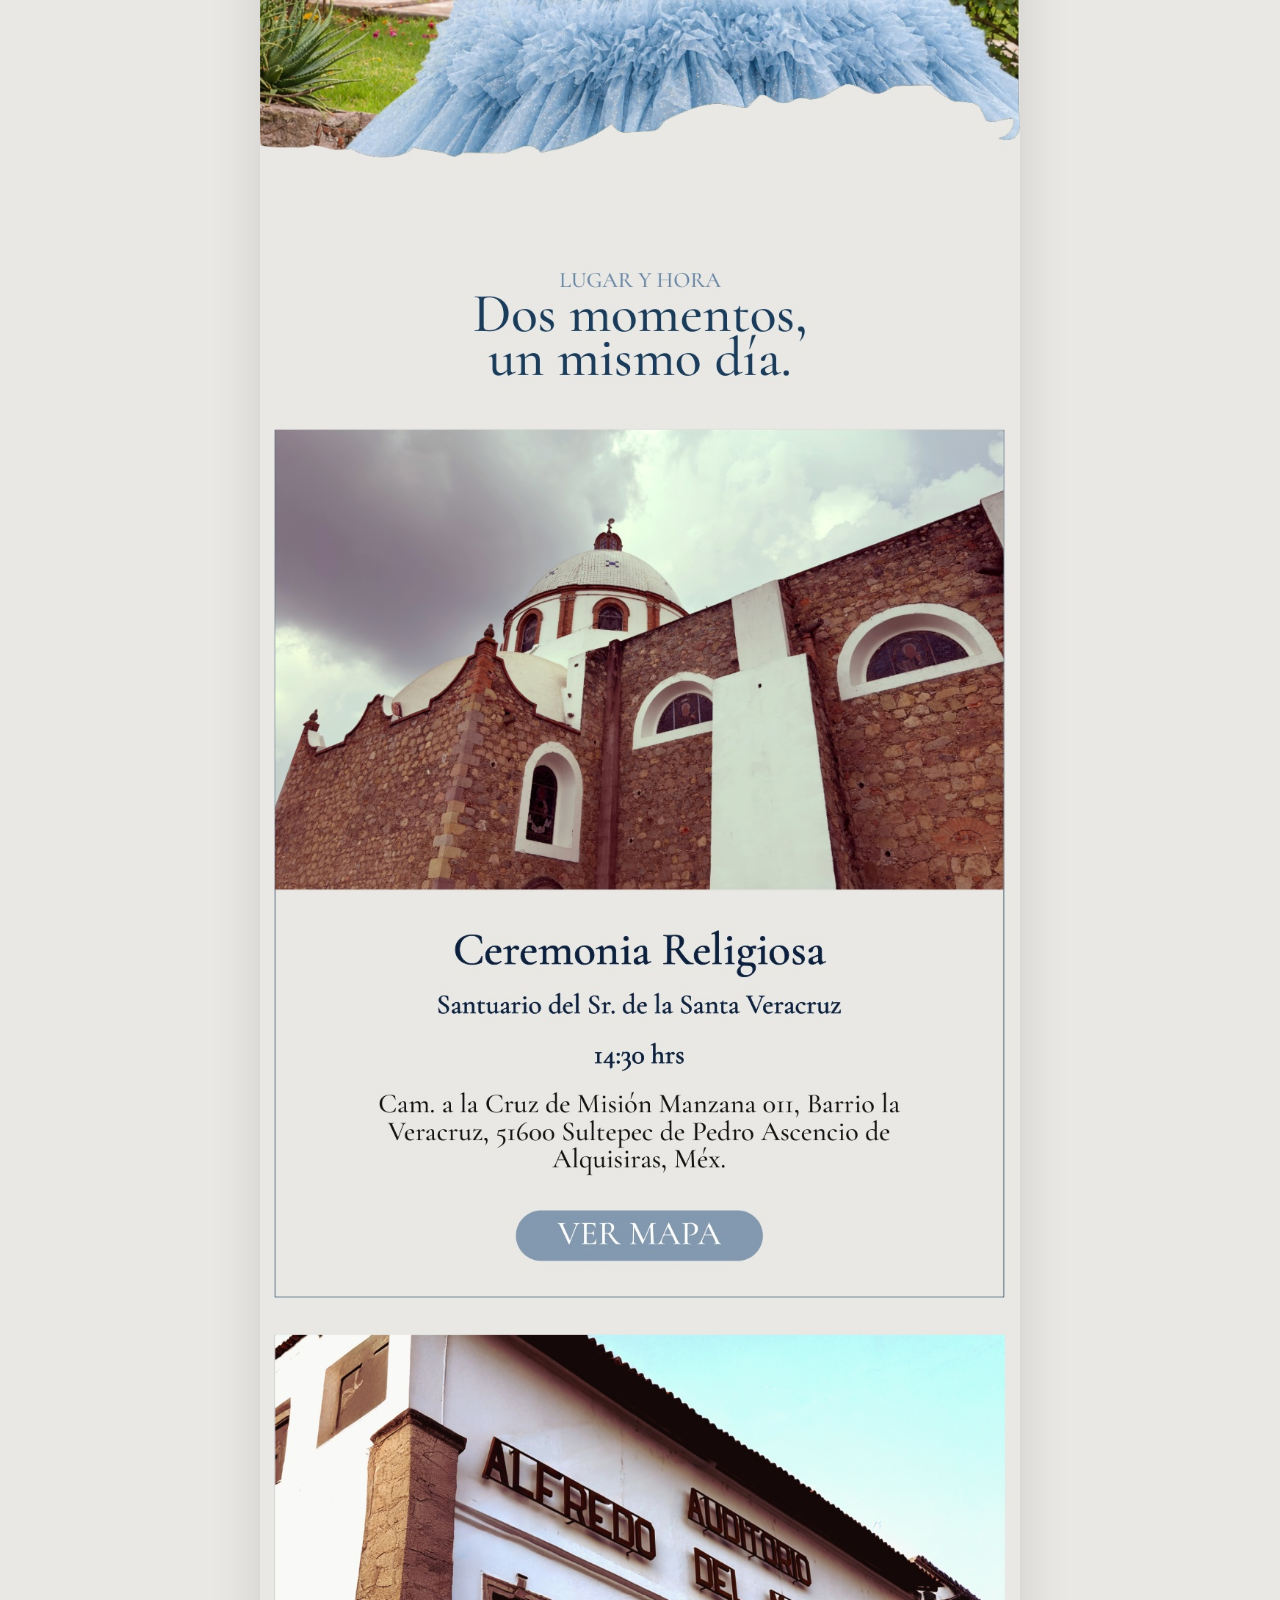
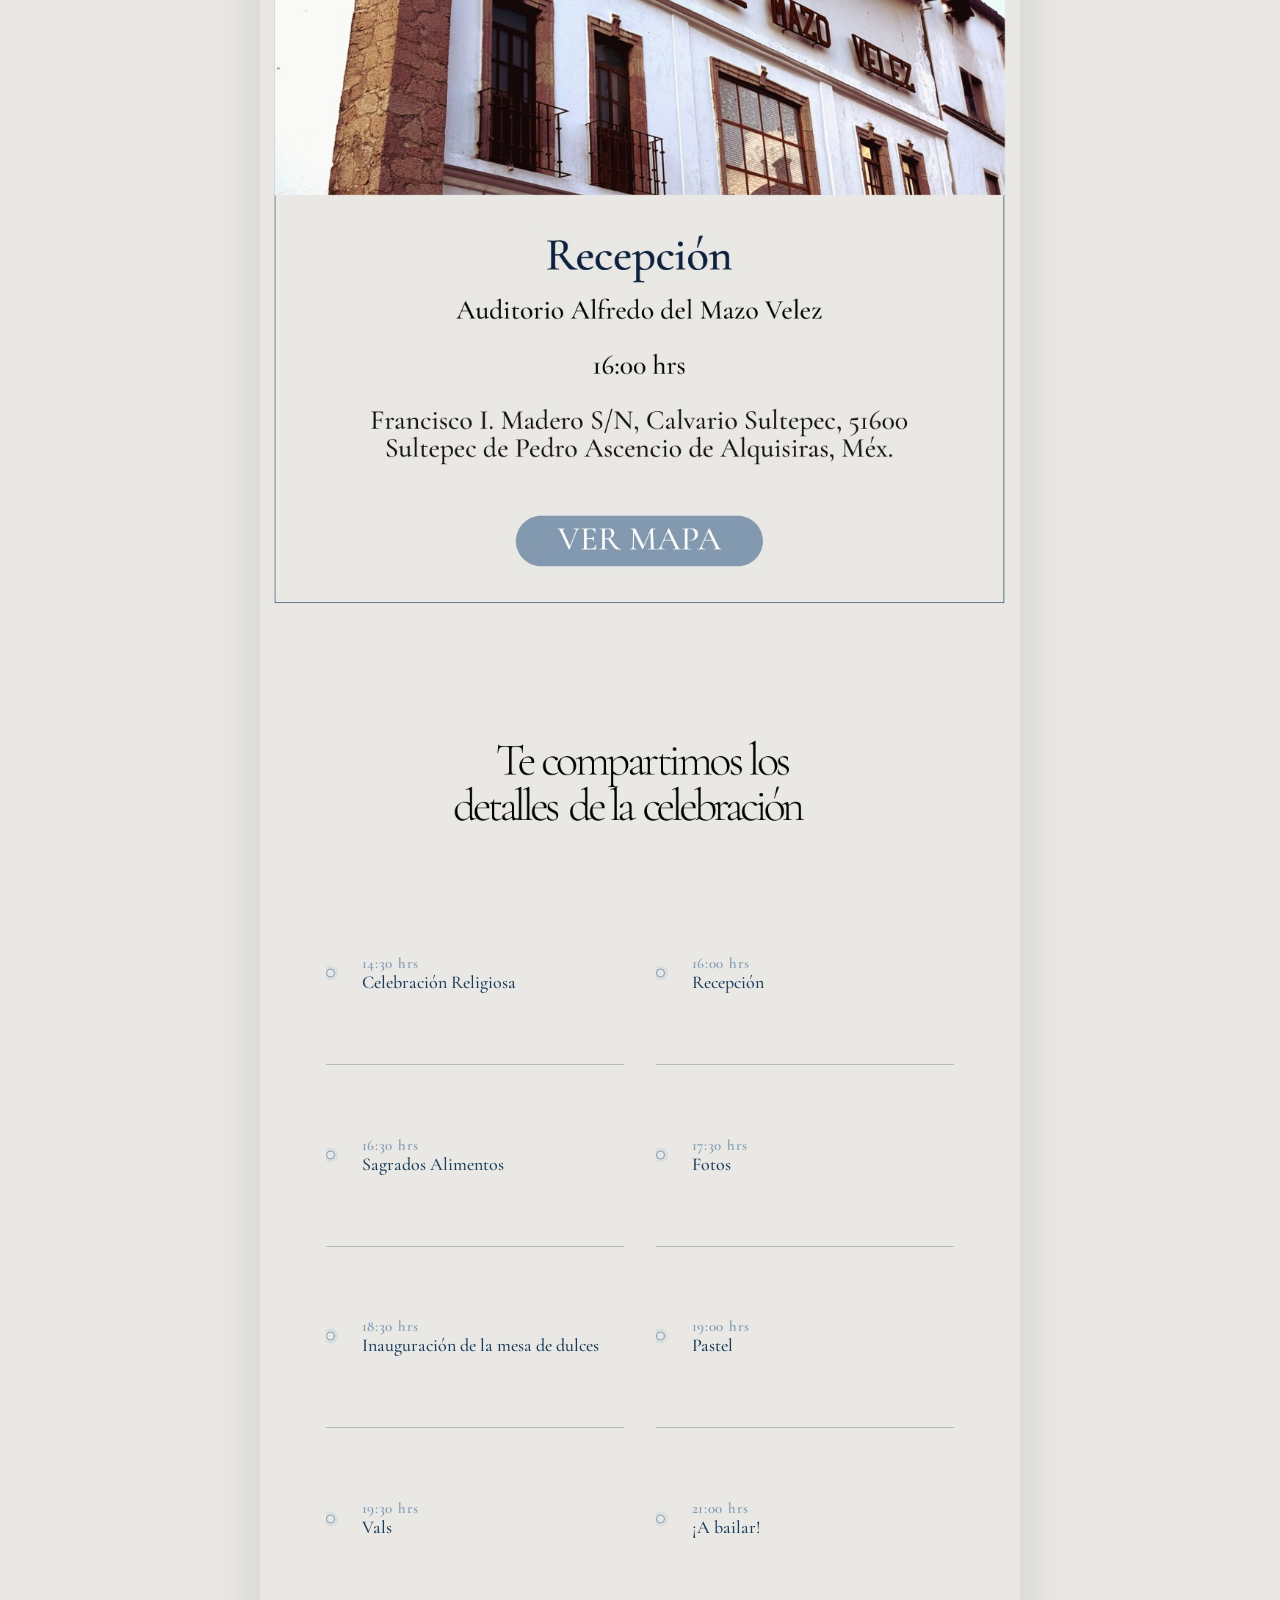
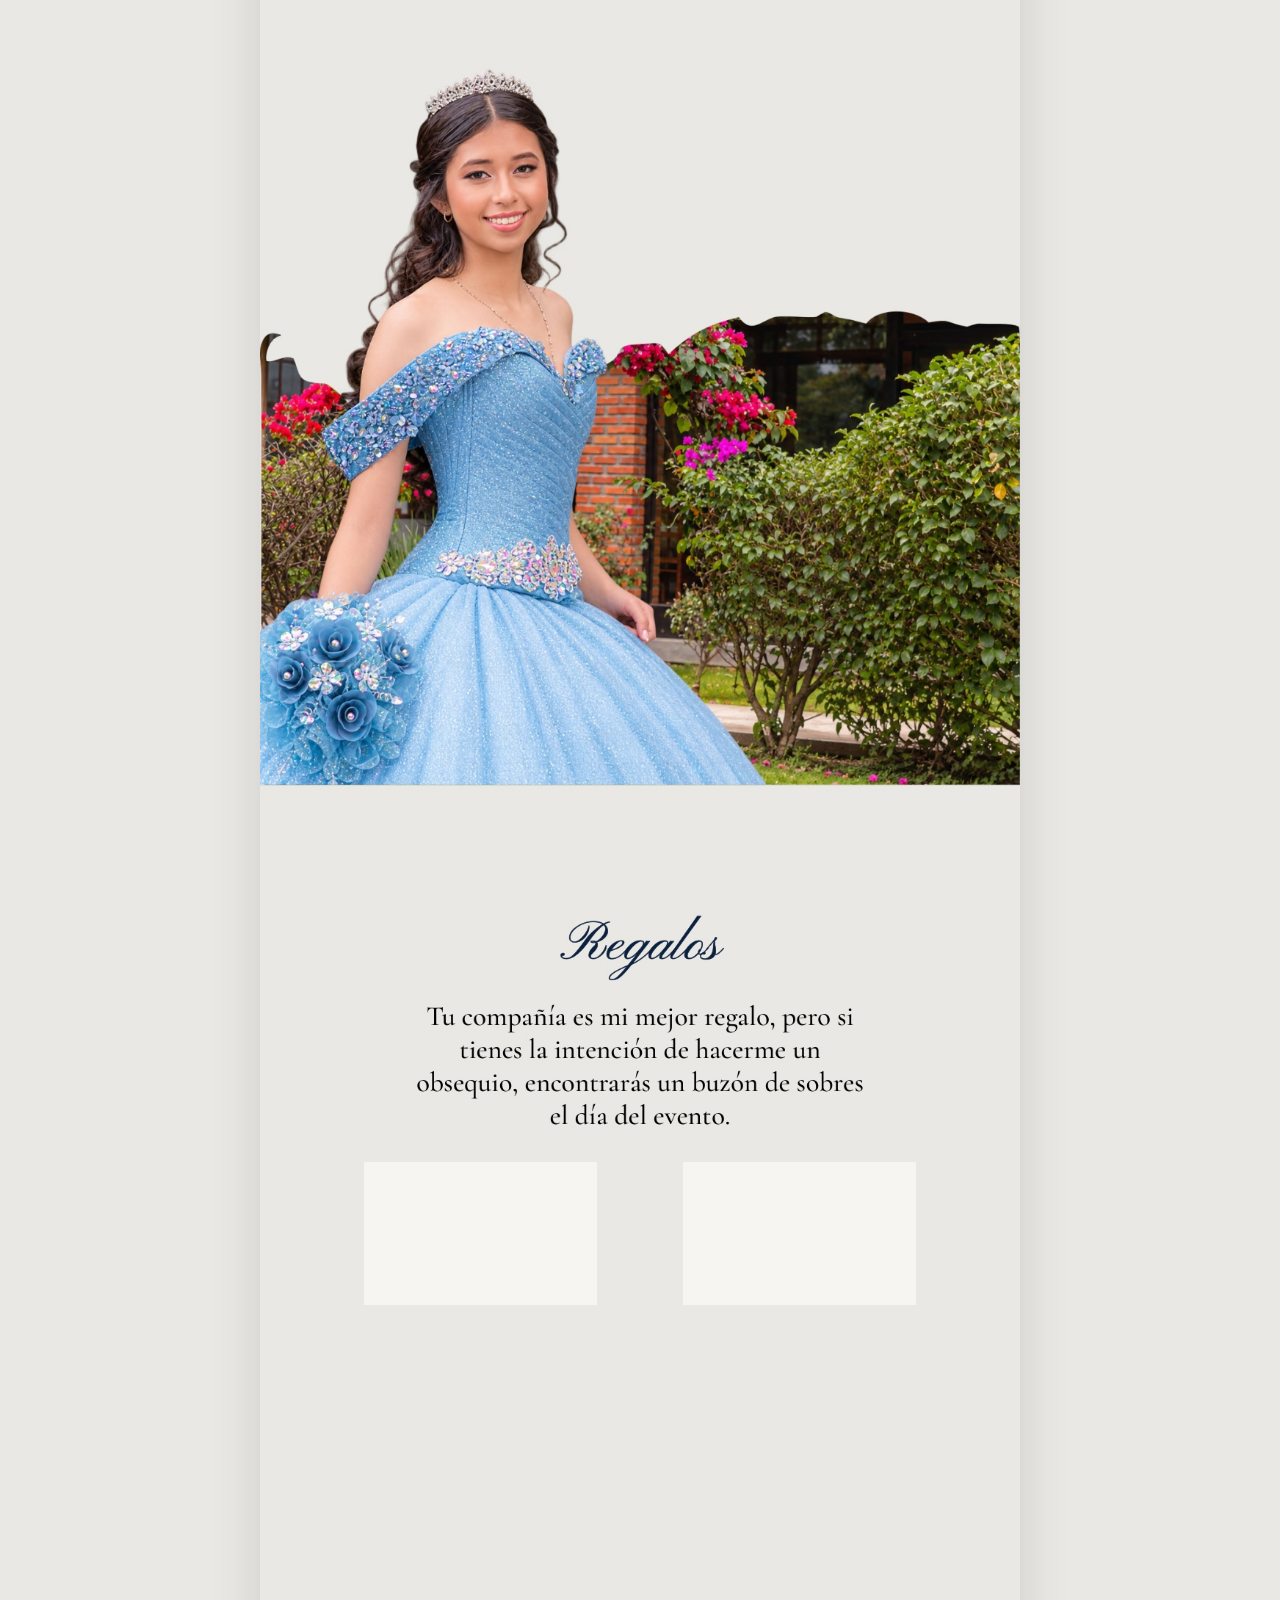
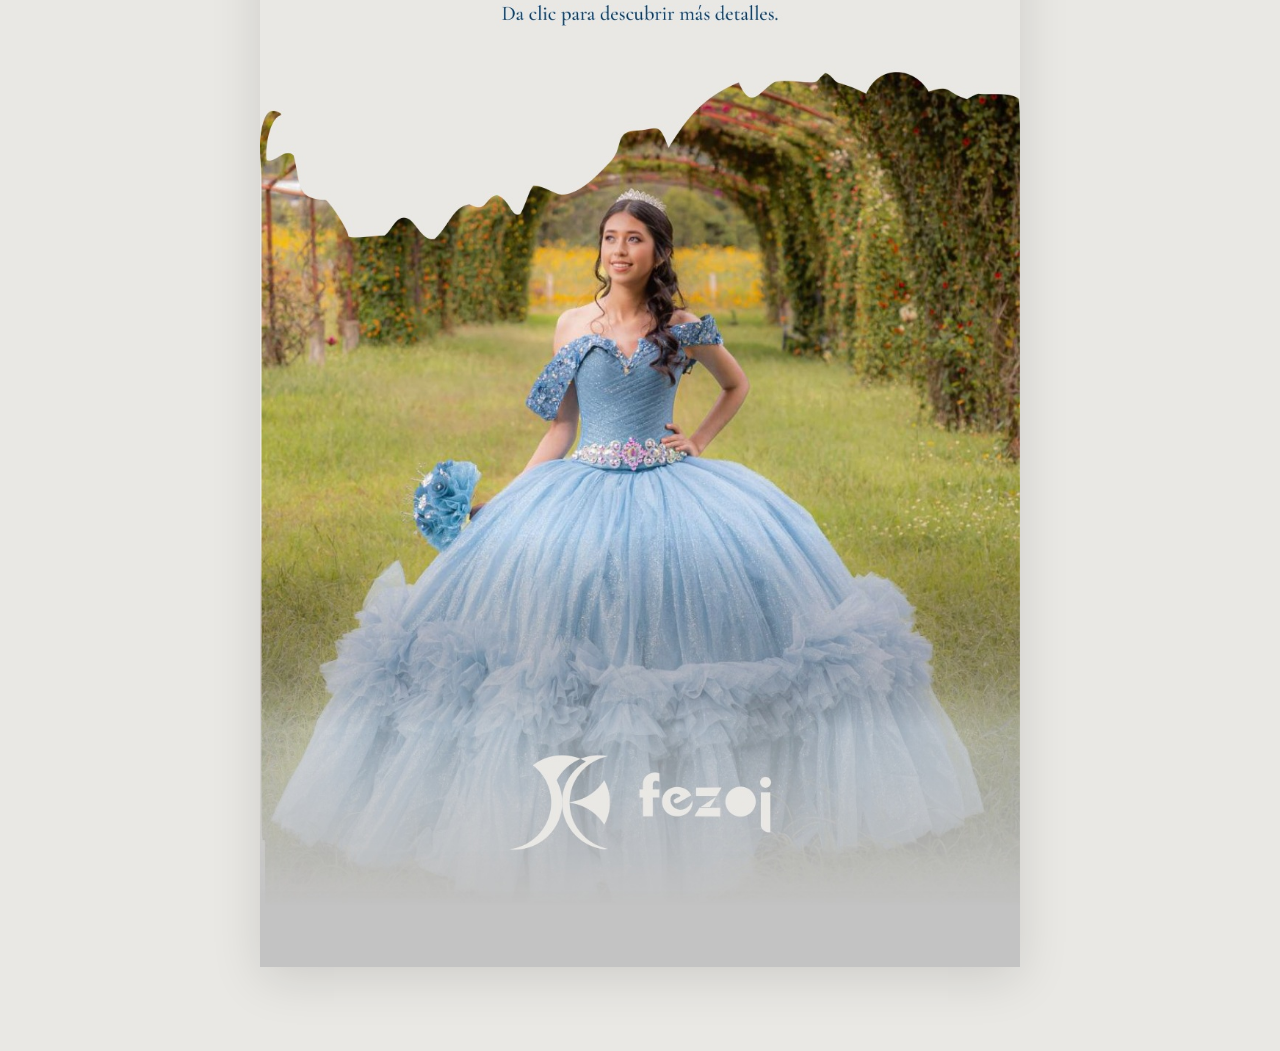
==== commit 84b2070b: "Actualizar caché de estilos corregidos" ====
--- a/datos.html
+++ b/datos.html
@@ -15,7 +15,7 @@
   <link href="https://fonts.googleapis.com/css2?family=Cormorant+Garamond:wght@400;500;600;700&display=swap" rel="stylesheet">
 
   <!-- Estilos -->
-  <link rel="stylesheet" href="./styles.css?v=8">
+  <link rel="stylesheet" href="./styles.css?v=10">
 </head>
 
 <body class="details-page">
--- a/styles.css
+++ b/styles.css
@@ -487,7 +487,7 @@
   -webkit-backdrop-filter: blur(24px) saturate(190%);
   backdrop-filter: blur(24px) saturate(190%);
   text-shadow: 0 1px 0 rgba(255,255,255,.72);
-  position: relative;
+  /* Mantiene el posicionamiento fijo individual de cada control. */
   isolation: isolate;
 }
 
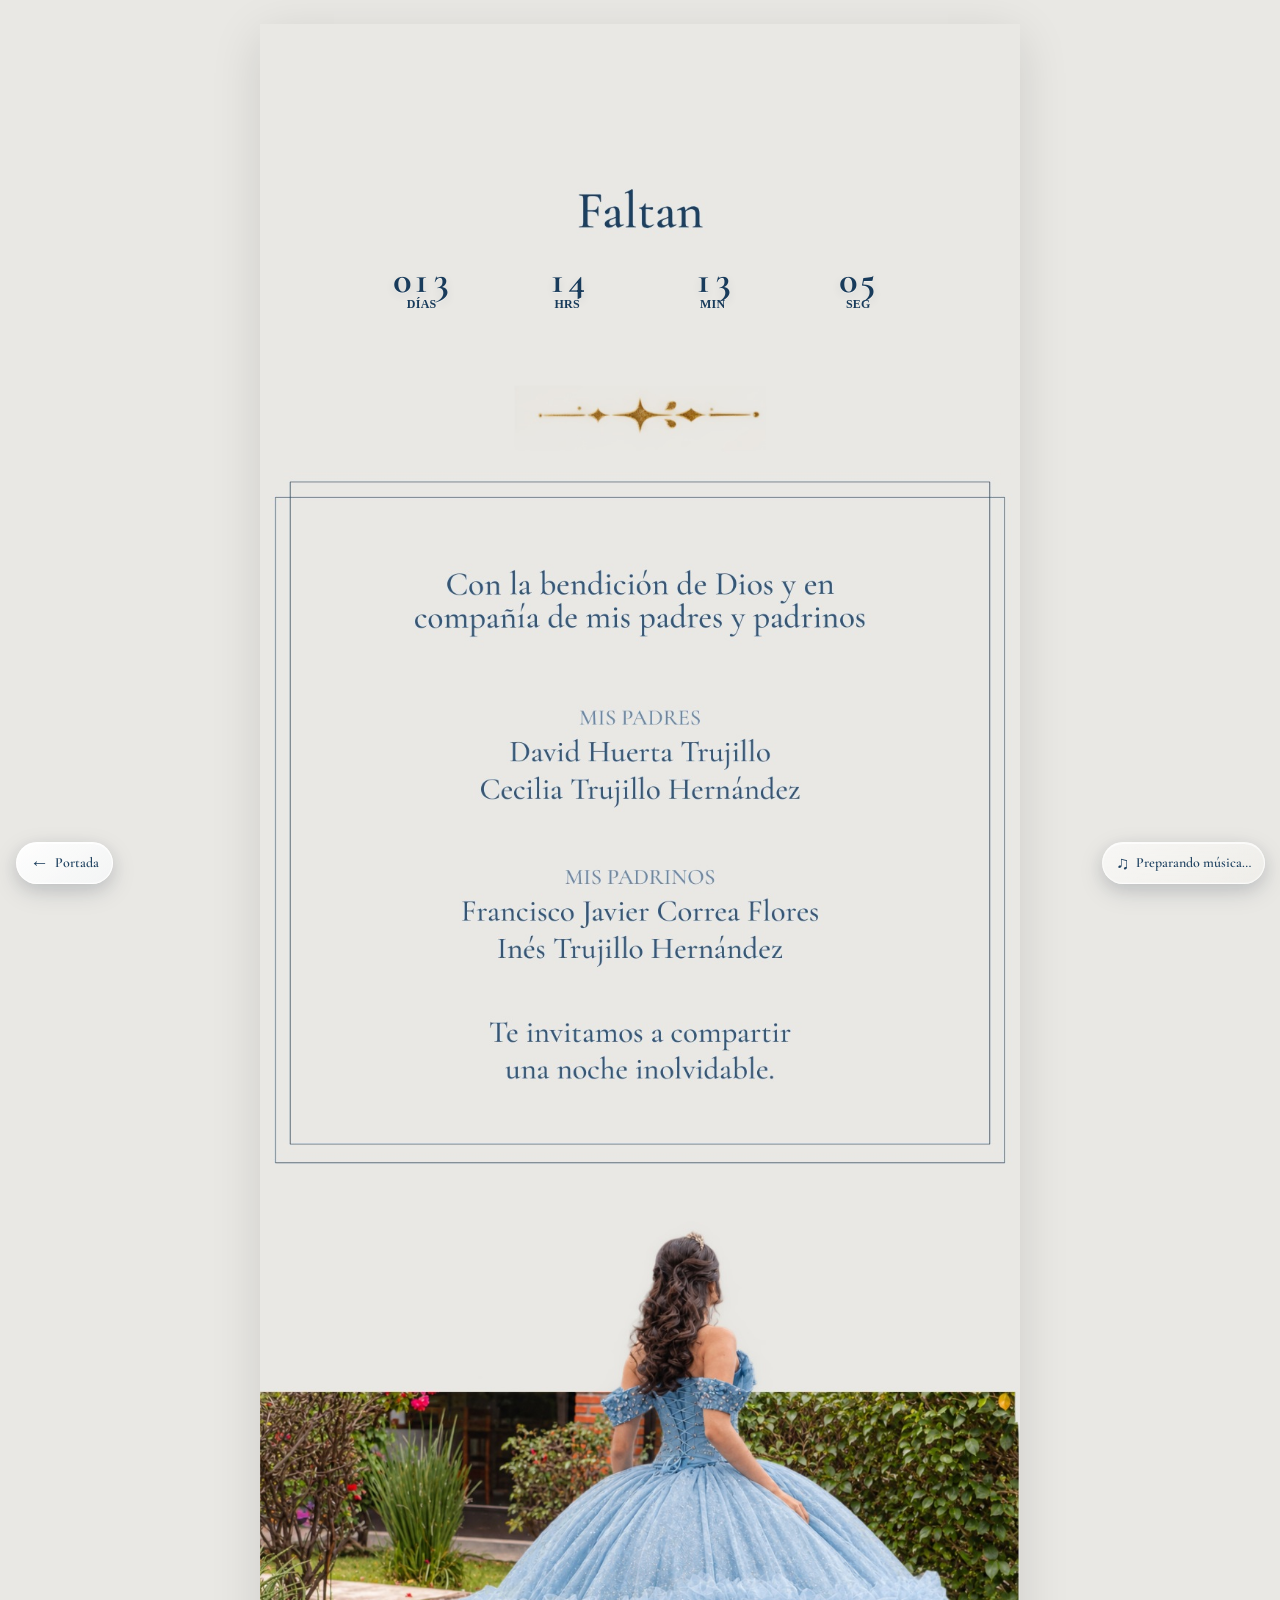
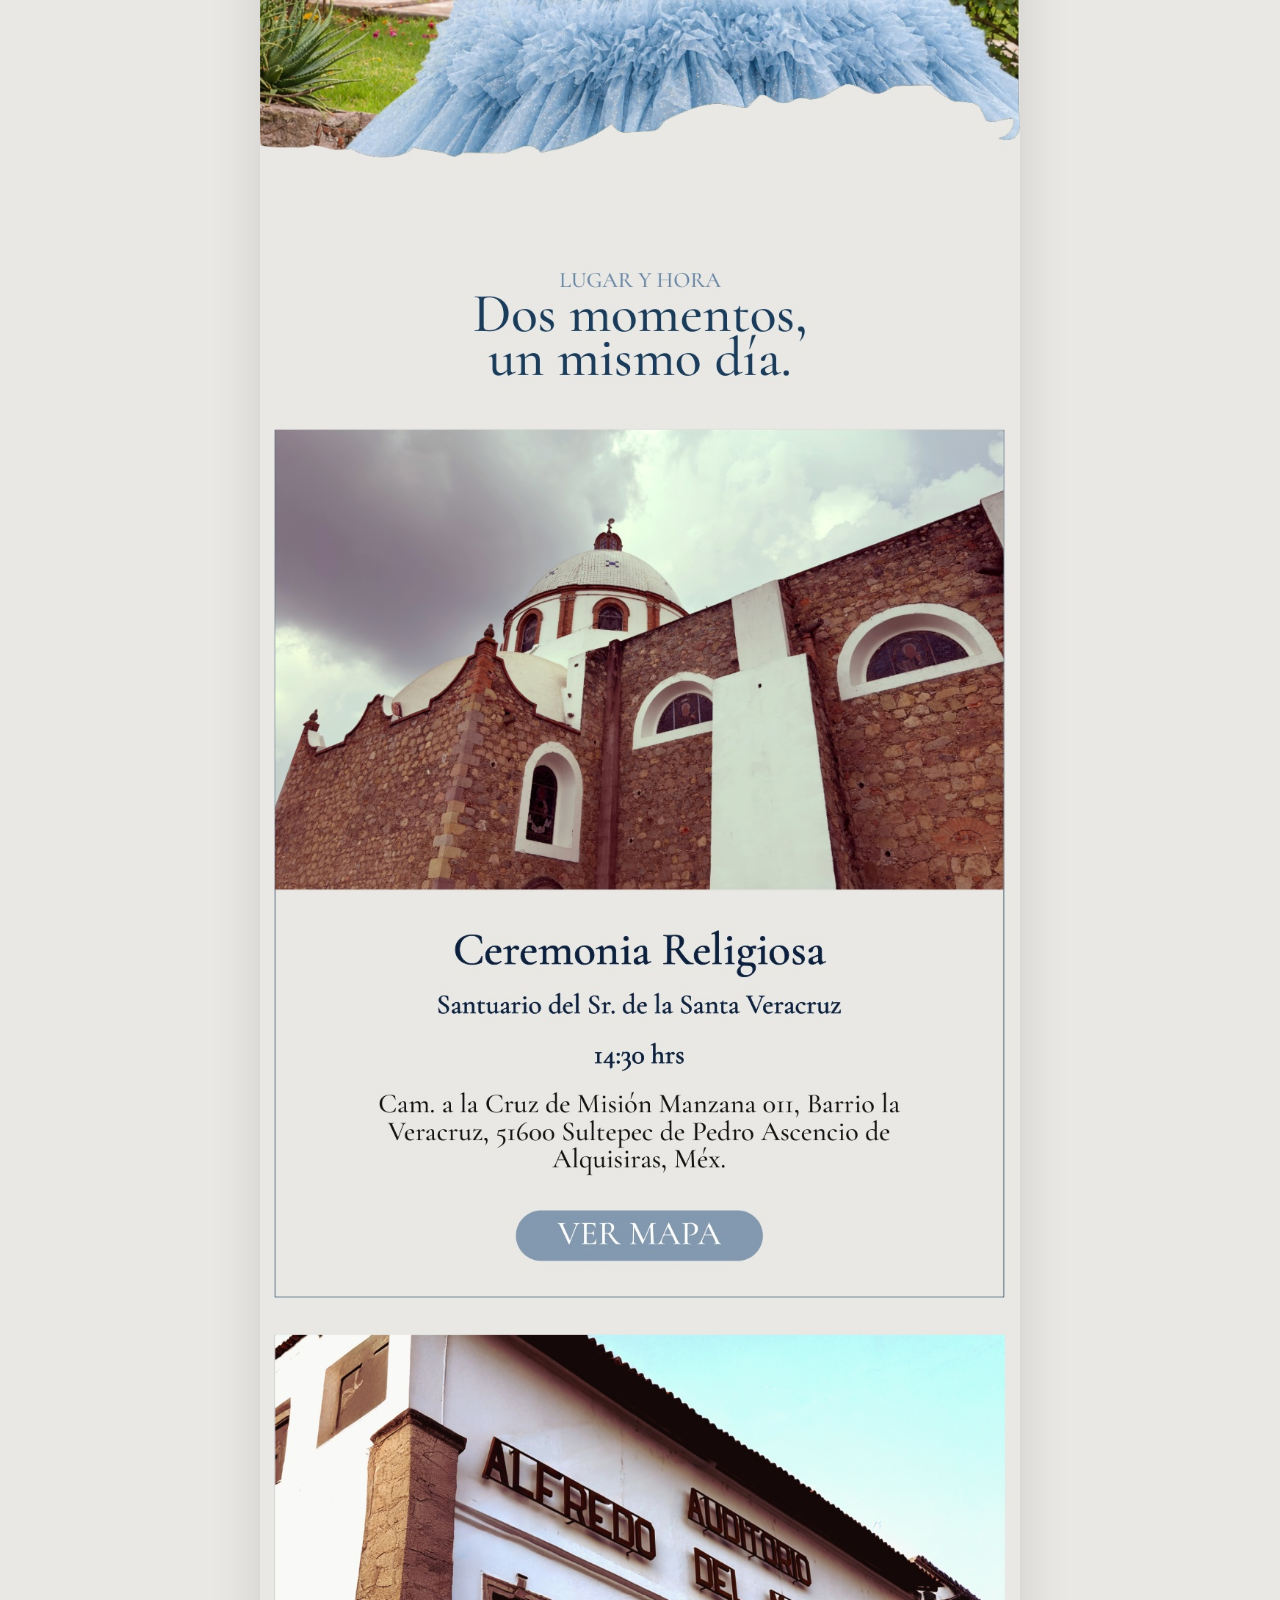
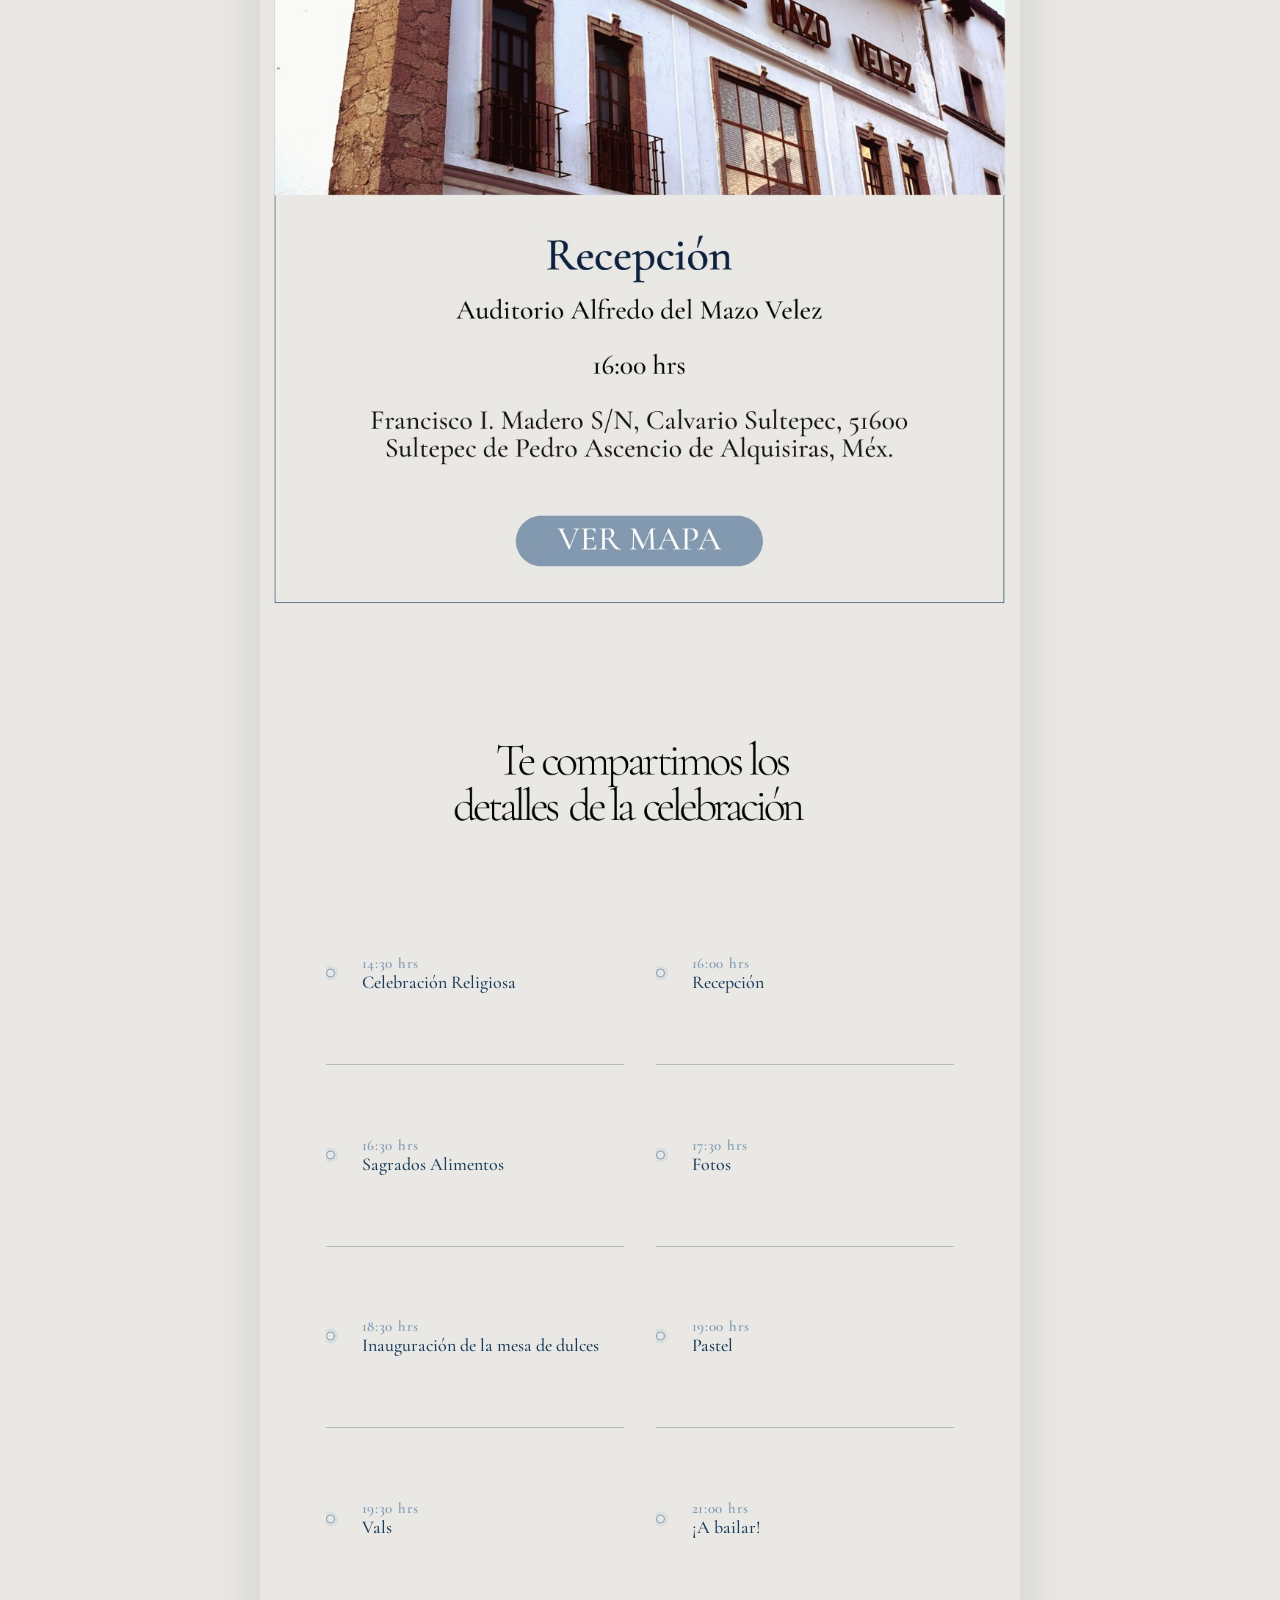
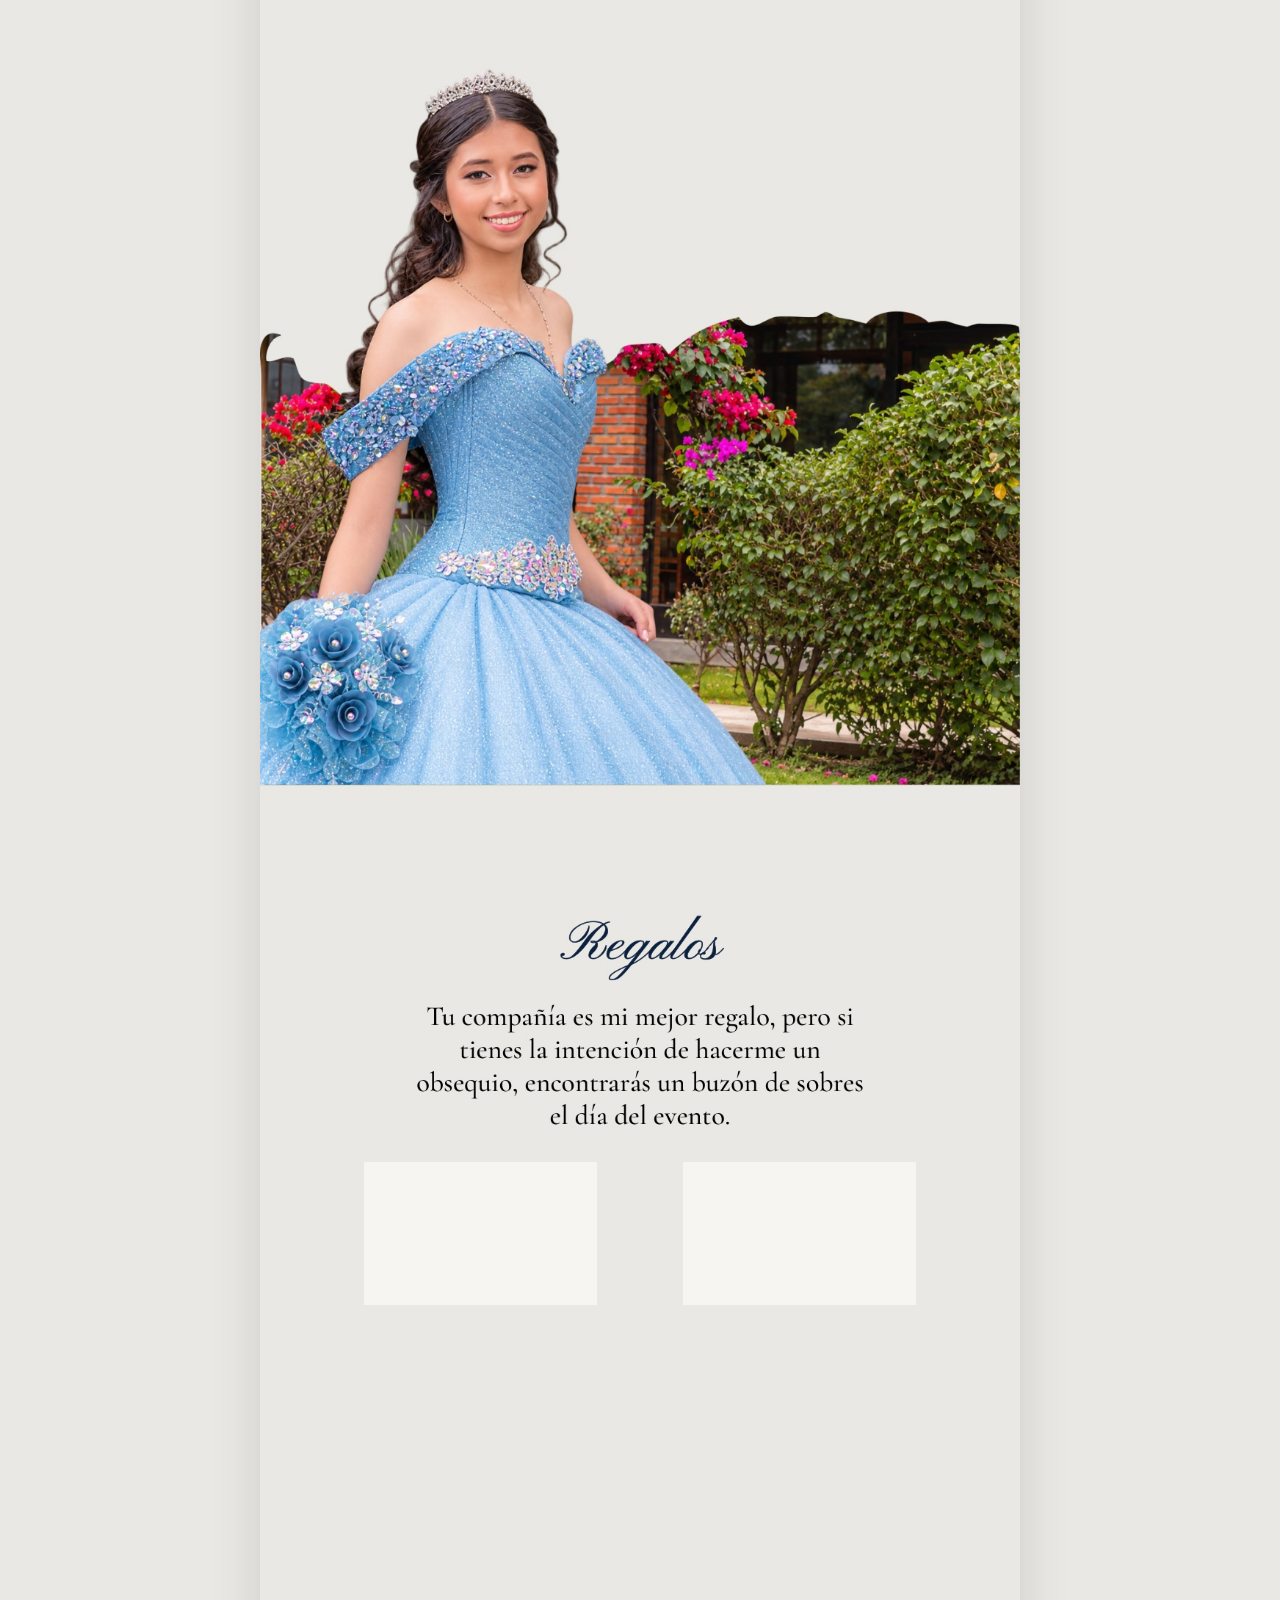
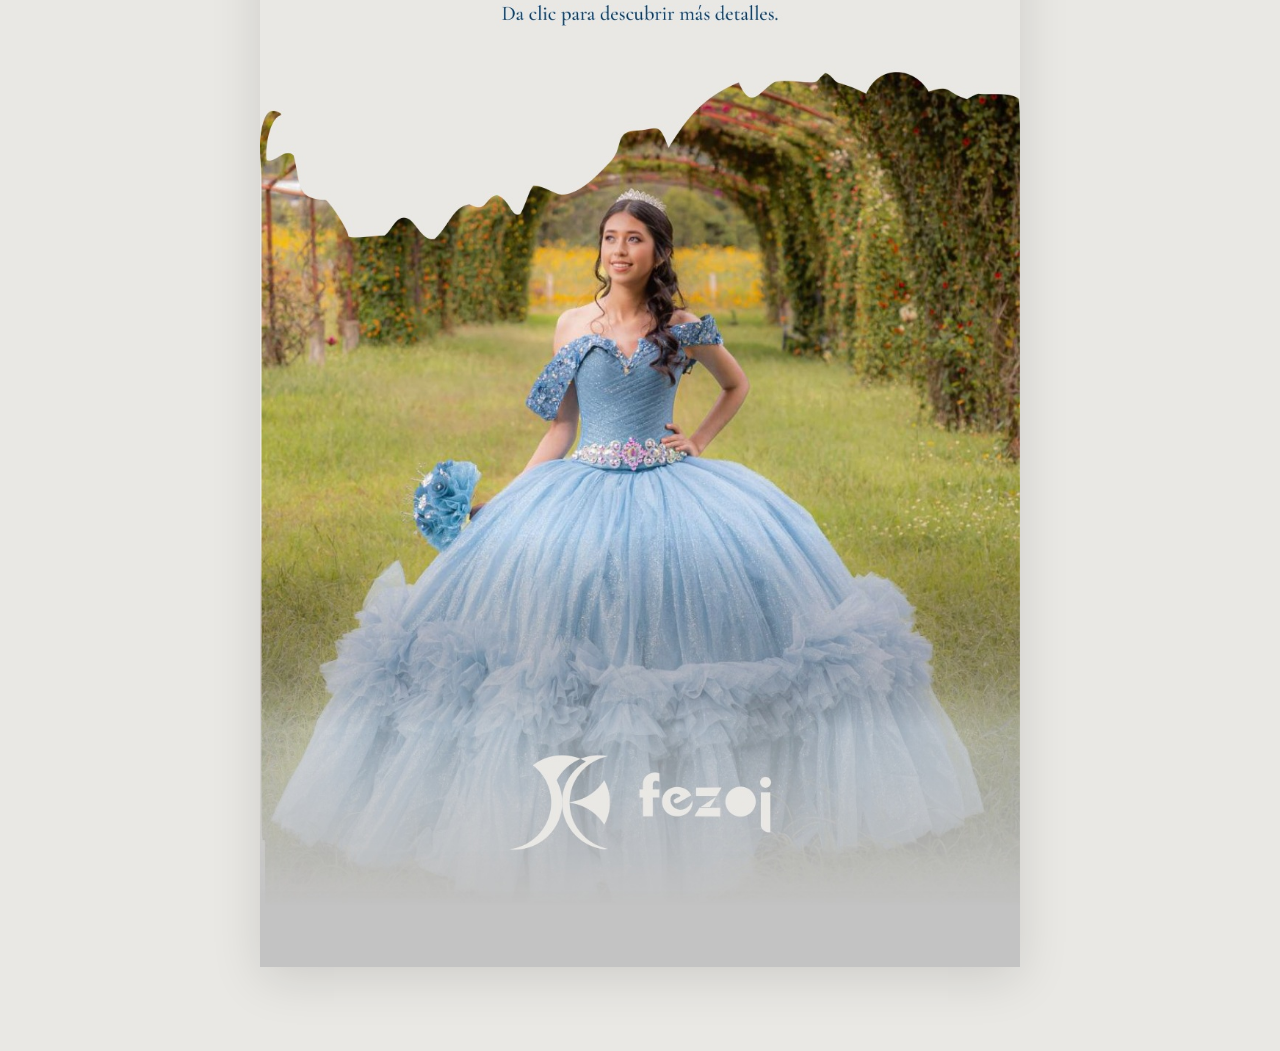
==== commit 04454057: "Refresh details stylesheet cache" ====
--- a/datos.html
+++ b/datos.html
@@ -15,7 +15,7 @@
   <link href="https://fonts.googleapis.com/css2?family=Cormorant+Garamond:wght@400;500;600;700&display=swap" rel="stylesheet">
 
   <!-- Estilos -->
-  <link rel="stylesheet" href="./styles.css?v=10">
+  <link rel="stylesheet" href="./styles.css?v=11">
 </head>
 
 <body class="details-page">
--- a/styles.css
+++ b/styles.css
@@ -471,58 +471,45 @@
 }
 
 
-/* ── Liquid Glass: únicamente música y regreso a portada ───────────── */
+/* ── Liquid Glass únicamente en música y regreso a portada ─────────── */
+:root {
+  --glass-surface: rgba(255, 255, 255, .27);
+  --glass-edge: rgba(255, 255, 255, .68);
+  --glass-shadow: 0 8px 26px rgba(24, 42, 58, .13),
+                  inset 0 1px 0 rgba(255, 255, 255, .72),
+                  inset 0 -1px 0 rgba(255, 255, 255, .16);
+}
+
 .back-home,
 .music-toggle {
-  color: rgba(24, 59, 91, .96);
-  background:
-    radial-gradient(120% 90% at 18% 8%, rgba(255,255,255,.88) 0%, rgba(255,255,255,.20) 48%, transparent 72%),
-    linear-gradient(145deg, rgba(255,255,255,.62), rgba(226,235,241,.30));
-  border: 1px solid rgba(255,255,255,.88);
-  box-shadow:
-    0 9px 25px rgba(24,42,58,.15),
-    inset 0 1.5px 0 rgba(255,255,255,.96),
-    inset 1px 0 0 rgba(255,255,255,.48),
-    inset 0 -1px 0 rgba(255,255,255,.30);
-  -webkit-backdrop-filter: blur(24px) saturate(190%);
-  backdrop-filter: blur(24px) saturate(190%);
-  text-shadow: 0 1px 0 rgba(255,255,255,.72);
-  /* Mantiene el posicionamiento fijo individual de cada control. */
-  isolation: isolate;
-}
-
-/* El botón de regreso conserva un poco más de cuerpo para que el texto
-   de la imagen que queda detrás no se transparente demasiado. */
-.back-home {
-  background:
-    radial-gradient(120% 90% at 18% 8%, rgba(255,255,255,.94) 0%, rgba(255,255,255,.30) 48%, transparent 72%),
-    linear-gradient(145deg, rgba(255,255,255,.76), rgba(226,235,241,.48));
-  text-shadow: none;
+  color: rgba(24,59,91,.96);
+  background: linear-gradient(145deg, rgba(255,255,255,.66), rgba(255,255,255,.24));
+  border: 1px solid var(--glass-edge);
+  box-shadow: var(--glass-shadow), 0 5px 18px rgba(24,42,58,.10);
+  -webkit-backdrop-filter: blur(18px) saturate(180%);
+  backdrop-filter: blur(18px) saturate(180%);
+  text-shadow: 0 1px 0 rgba(255,255,255,.65);
 }
 
 .back-home:hover,
 .music-toggle:hover {
-  background:
-    radial-gradient(120% 90% at 18% 8%, rgba(255,255,255,.98) 0%, rgba(255,255,255,.30) 48%, transparent 72%),
-    linear-gradient(145deg, rgba(255,255,255,.76), rgba(226,235,241,.42));
-  border-color: rgba(255,255,255,.98);
-  box-shadow:
-    0 12px 30px rgba(24,42,58,.18),
-    inset 0 1.5px 0 rgba(255,255,255,1),
-    inset 1px 0 0 rgba(255,255,255,.58),
-    0 0 0 2px rgba(198,164,93,.13);
+  background: linear-gradient(145deg, rgba(255,255,255,.82), rgba(255,255,255,.38));
+  border-color: rgba(255,255,255,.9);
+  box-shadow: 0 12px 30px rgba(24,42,58,.16),
+              inset 0 1px 0 rgba(255,255,255,.9),
+              0 0 0 2px rgba(198,164,93,.12);
 }
 
 .music-toggle.is-playing {
-  background:
-    radial-gradient(120% 90% at 18% 8%, rgba(255,255,255,.96) 0%, rgba(255,255,255,.24) 48%, transparent 72%),
-    linear-gradient(145deg, rgba(255,255,255,.68), rgba(218,231,239,.38));
-  border-color: rgba(255,255,255,.96);
+  background: linear-gradient(145deg, rgba(255,255,255,.78), rgba(224,235,241,.40));
+  border-color: rgba(255,255,255,.88);
 }
 
 @supports not ((backdrop-filter: blur(1px)) or (-webkit-backdrop-filter: blur(1px))) {
   .back-home,
-  .music-toggle { background: rgba(245,247,248,.94); }
+  .music-toggle {
+    background: rgba(245,247,248,.88);
+  }
 }
 
 @media (prefers-reduced-transparency: reduce) {
@@ -530,6 +517,68 @@
   .music-toggle {
     -webkit-backdrop-filter: none;
     backdrop-filter: none;
-    background: rgba(249,248,245,.94);
+    background: rgba(249,248,245,.9);
   }
 }
+
+
+/* Refuerzo de legibilidad: el botón Portada no debe transparentar el texto
+   impreso de "Abrir invitación" que queda detrás al desplazarse. */
+.back-home {
+  background: linear-gradient(145deg, rgba(255,255,255,.94), rgba(245,247,248,.82));
+  border-color: rgba(255,255,255,.94);
+  -webkit-backdrop-filter: blur(22px) saturate(155%);
+  backdrop-filter: blur(22px) saturate(155%);
+  text-shadow: none;
+}
+.back-home:hover {
+  background: linear-gradient(145deg, rgba(255,255,255,.97), rgba(245,247,248,.9));
+}
+@supports not ((backdrop-filter: blur(1px)) or (-webkit-backdrop-filter: blur(1px))) {
+  .back-home { background: rgba(245,247,248,.97); }
+}
+
+/* Corrección definitiva de posición: controles anclados a los extremos del viewport. */
+.back-home,
+.music-toggle {
+  position: fixed !important;
+  top: auto !important;
+  bottom: calc(16px + env(safe-area-inset-bottom, 0px)) !important;
+  z-index: 1001 !important;
+  display: inline-flex !important;
+  align-items: center !important;
+  justify-content: center !important;
+  flex: 0 0 auto !important;
+  width: max-content !important;
+  max-width: calc(50vw - 24px) !important;
+  min-width: 0 !important;
+  box-sizing: border-box !important;
+  white-space: nowrap !important;
+  margin: 0 !important;
+  transform-origin: center !important;
+}
+.back-home {
+  left: calc(16px + env(safe-area-inset-left, 0px)) !important;
+  right: auto !important;
+}
+.music-toggle {
+  right: calc(16px + env(safe-area-inset-right, 0px)) !important;
+  left: auto !important;
+}
+.back-home,
+.music-toggle {
+  padding: 9px 13px !important;
+  gap: 6px !important;
+}
+@media (max-width: 480px) {
+  .back-home,
+  .music-toggle {
+    bottom: calc(12px + env(safe-area-inset-bottom, 0px)) !important;
+    max-width: calc(50vw - 22px) !important;
+    min-height: 40px !important;
+    padding: 8px 10px !important;
+    gap: 5px !important;
+    font-size: 12px !important;
+  }
+  .music-toggle__label { white-space: nowrap !important; }
+}
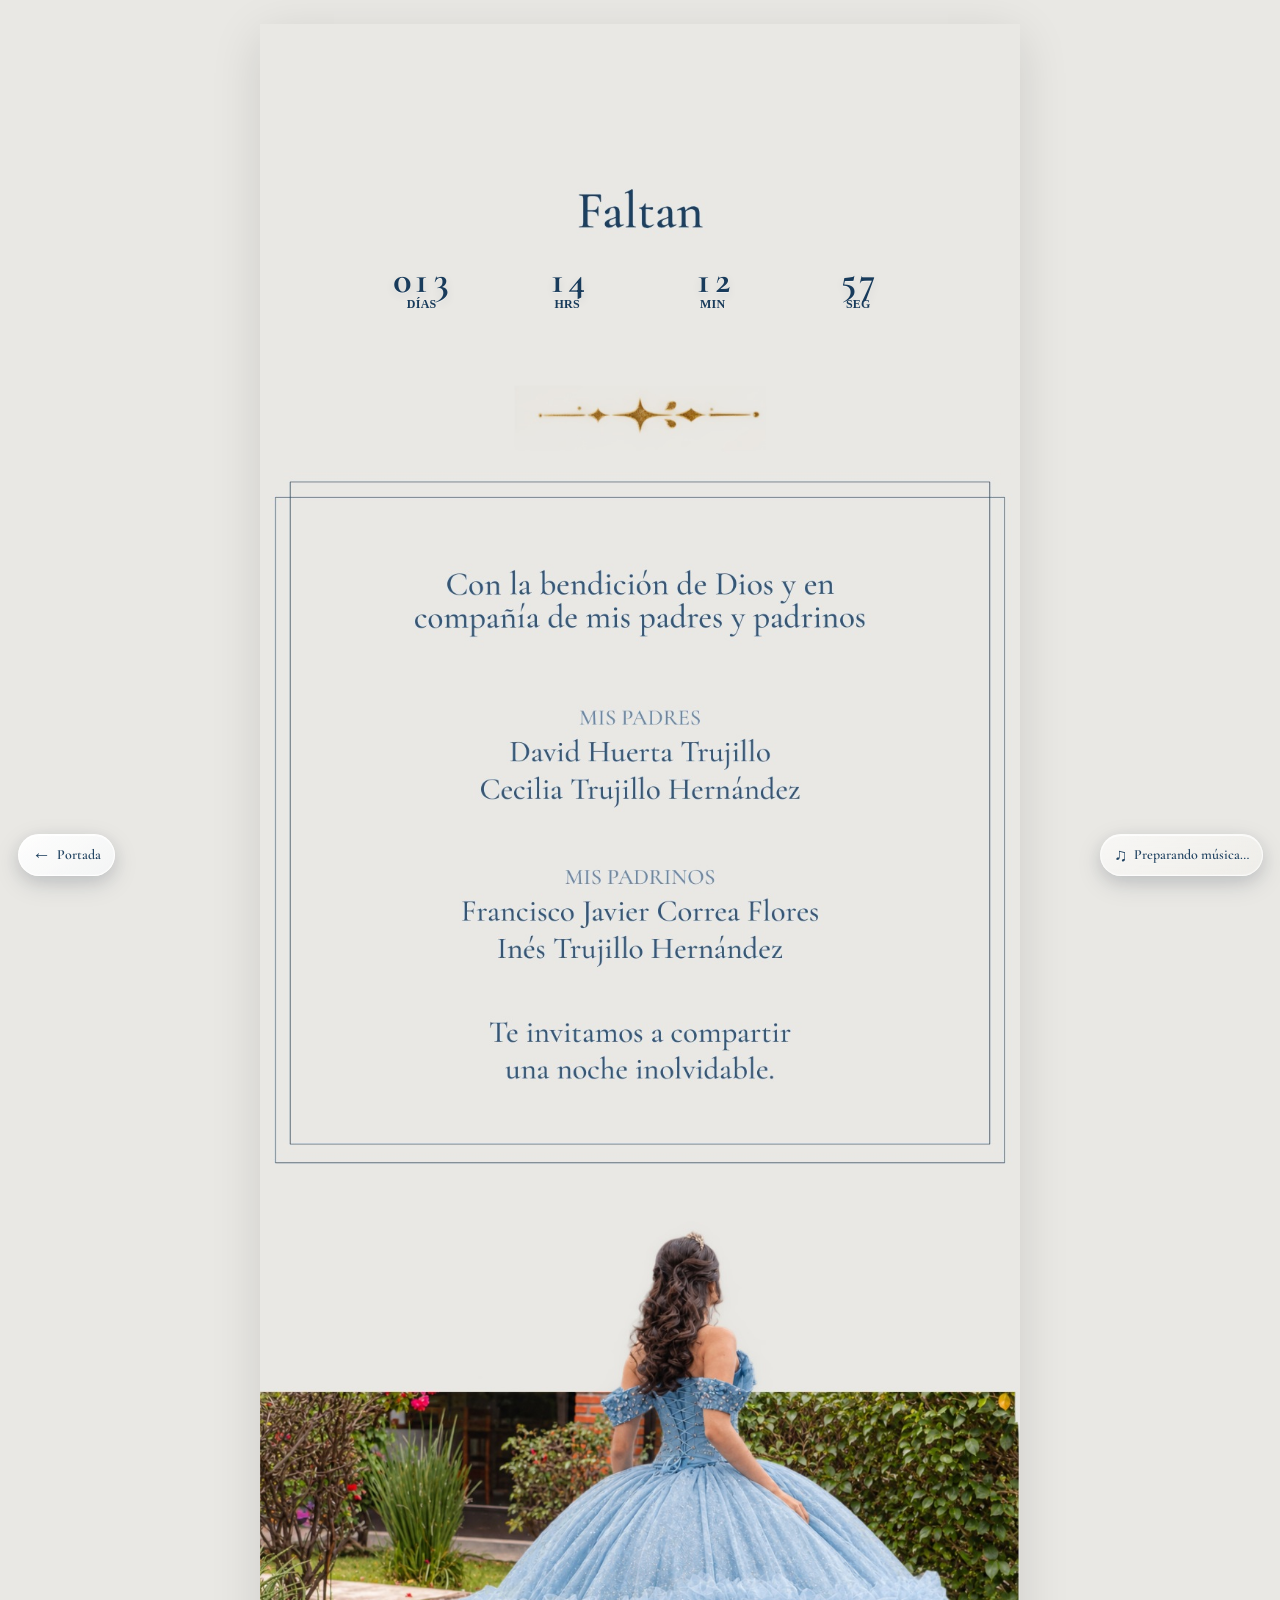
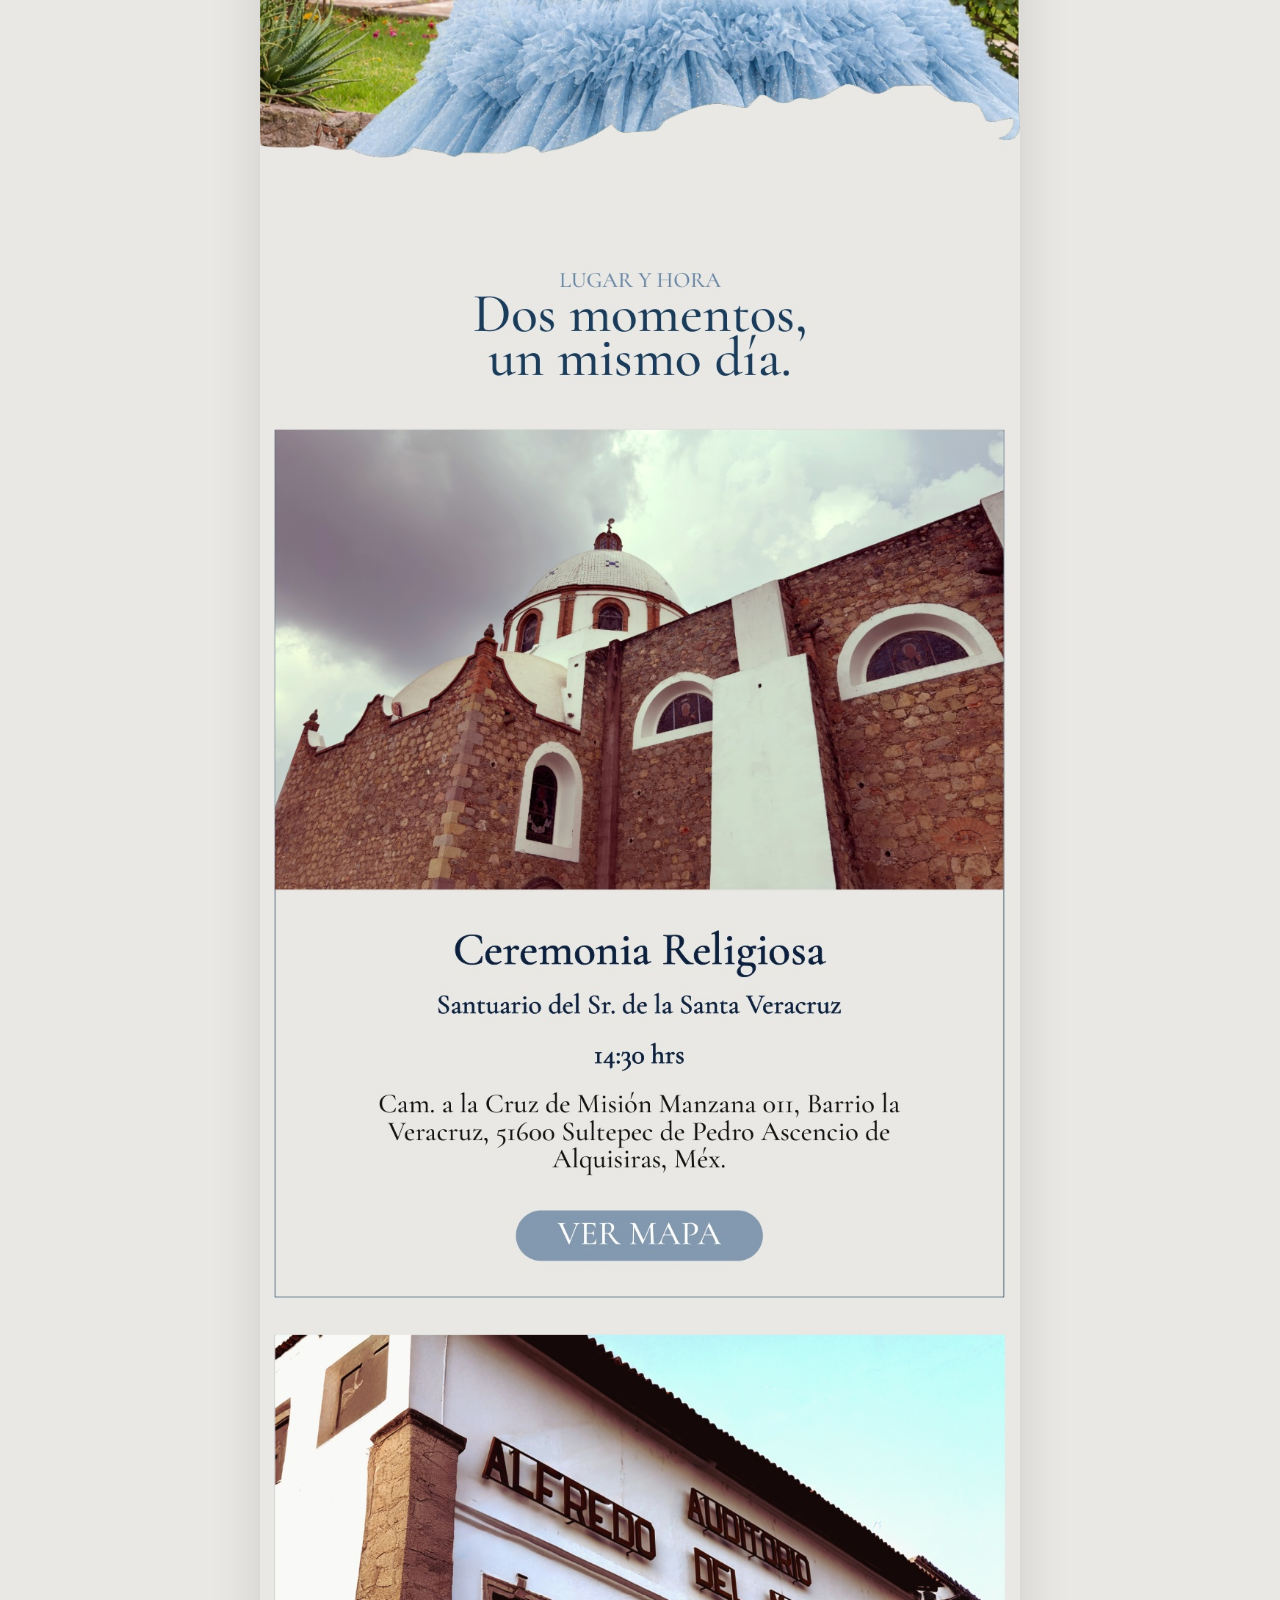
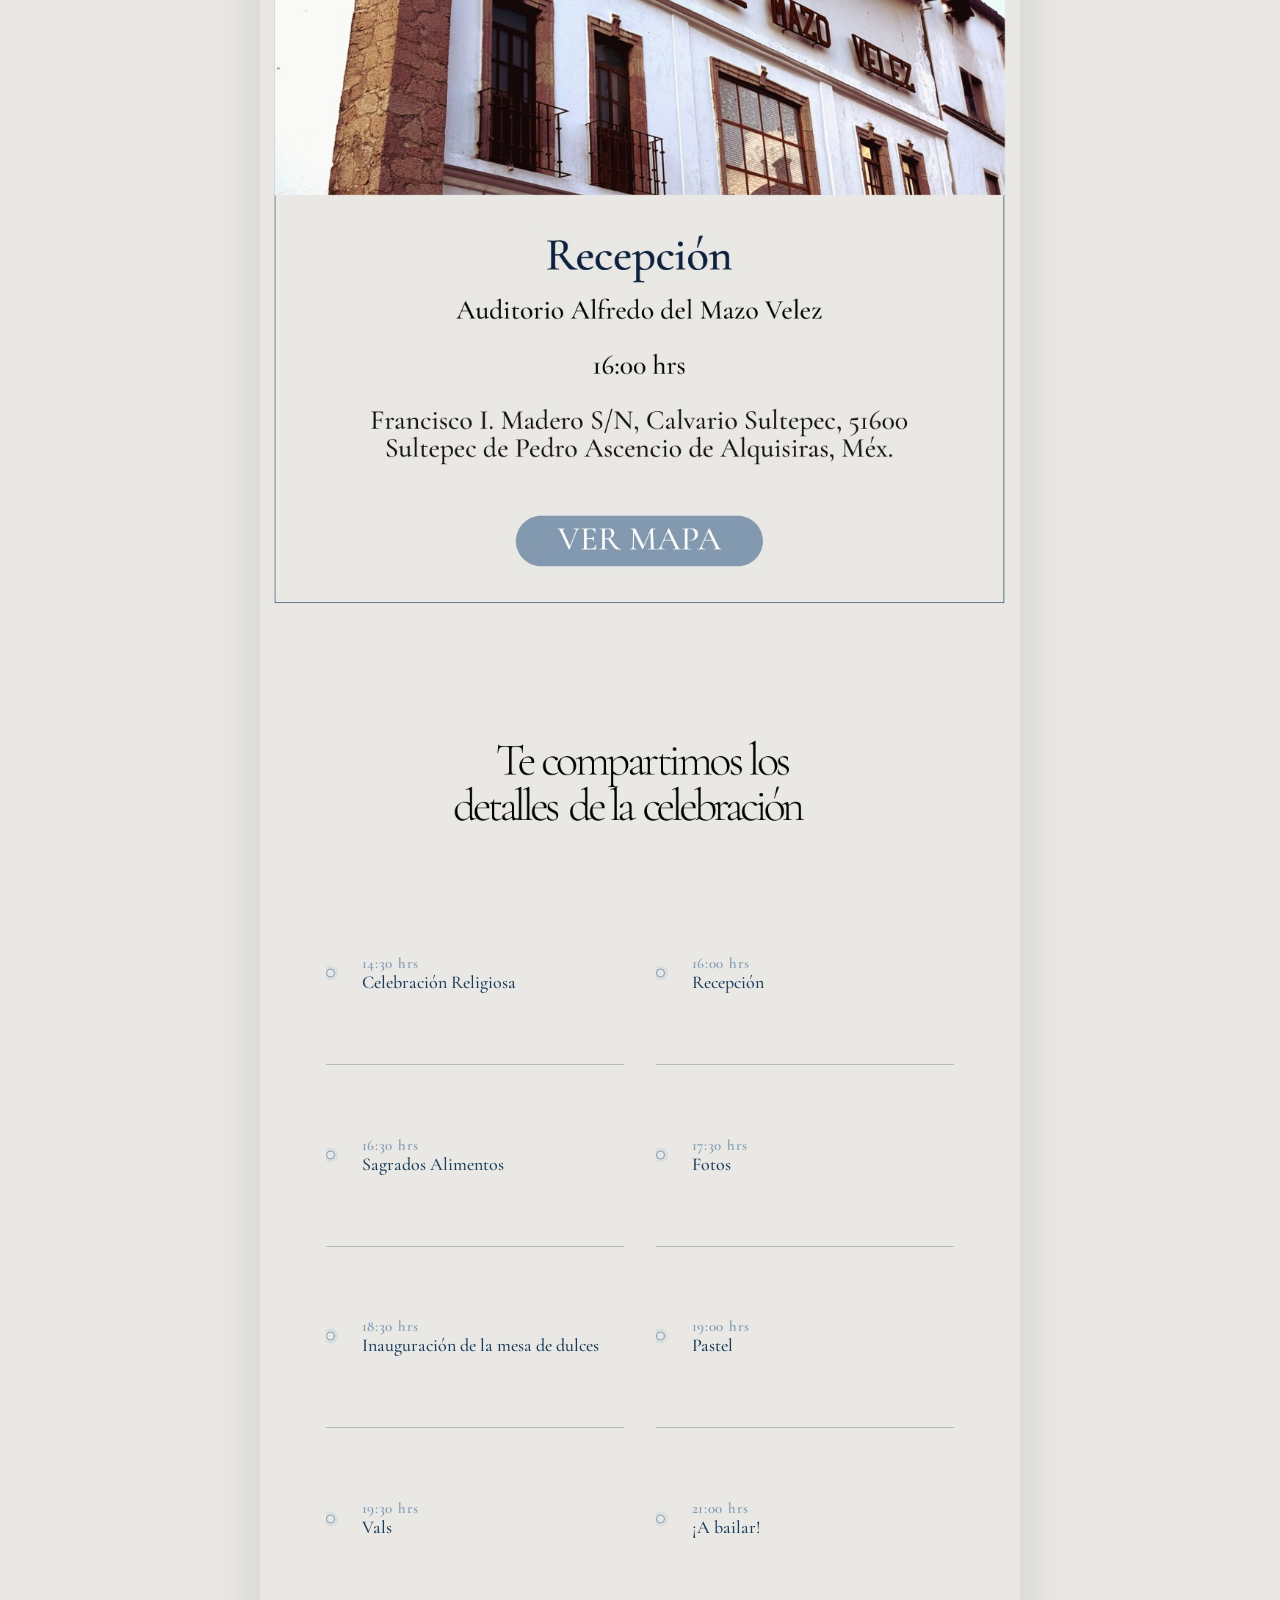
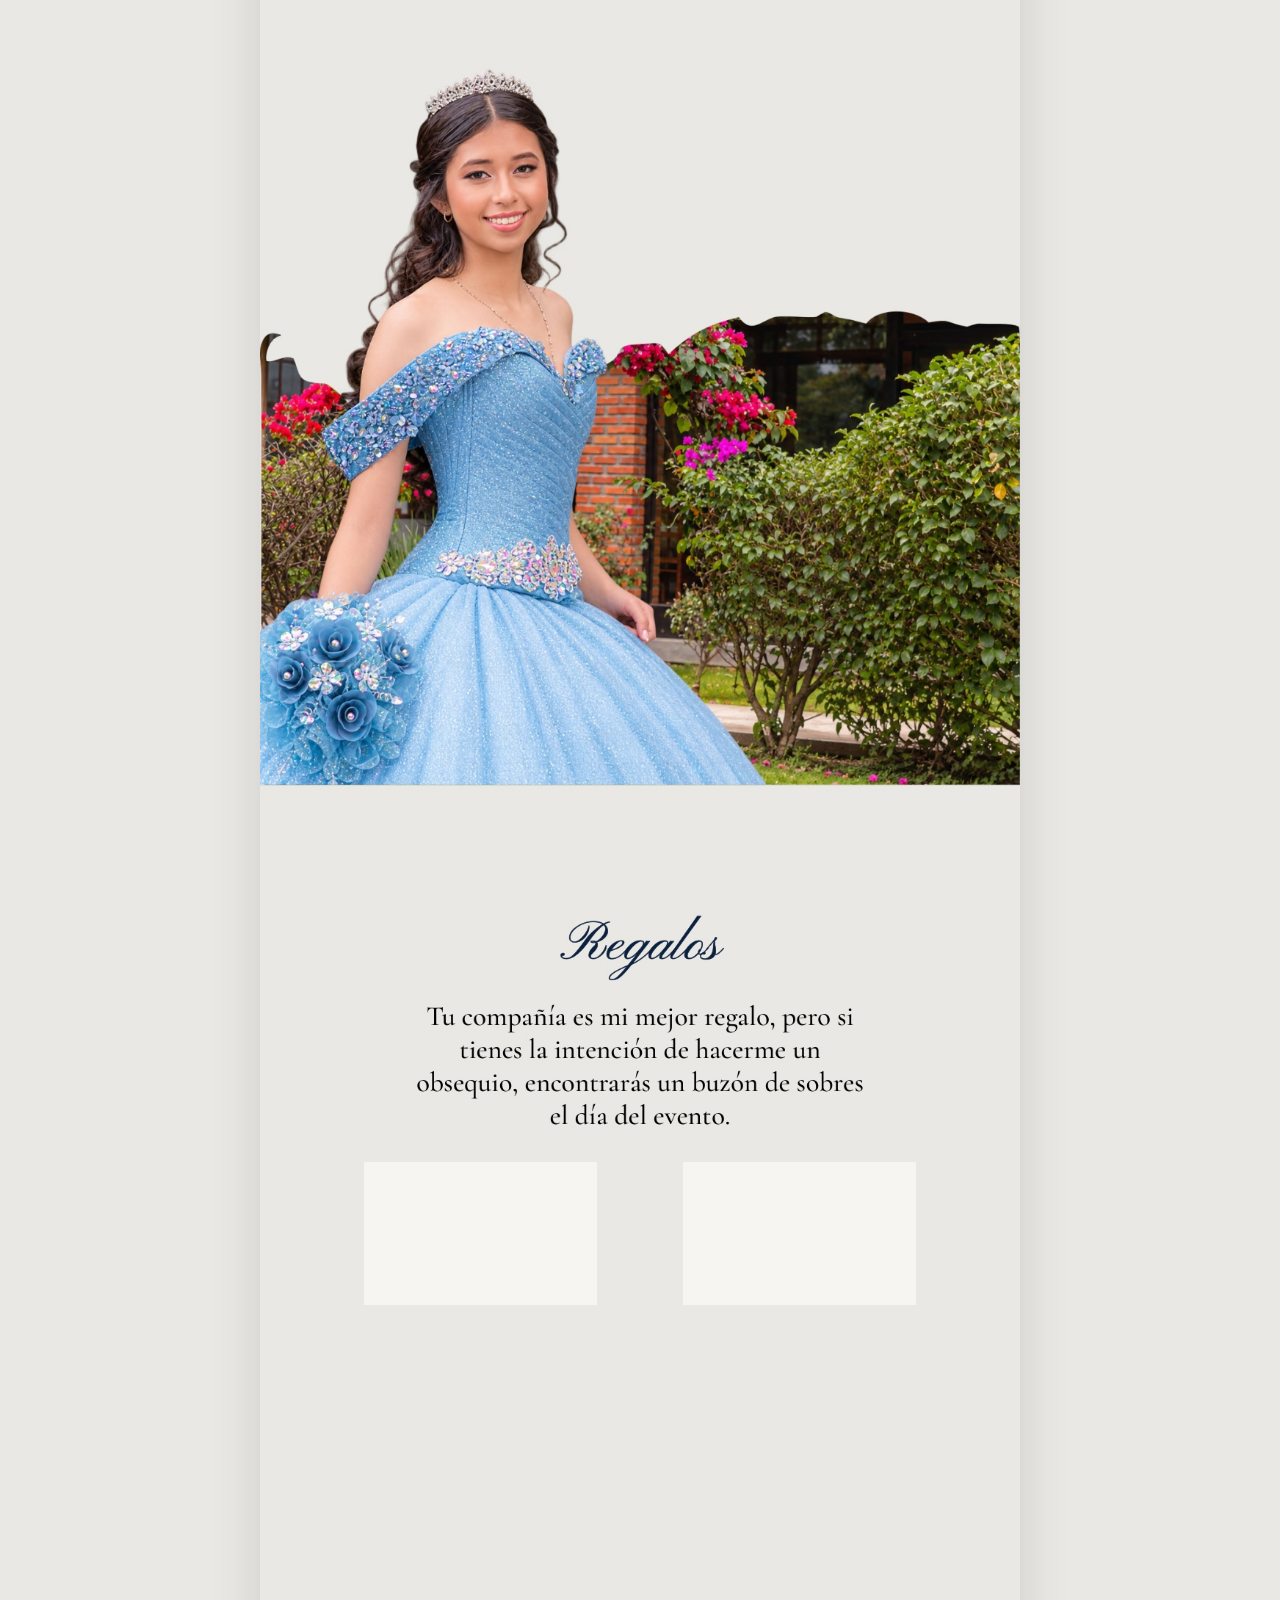
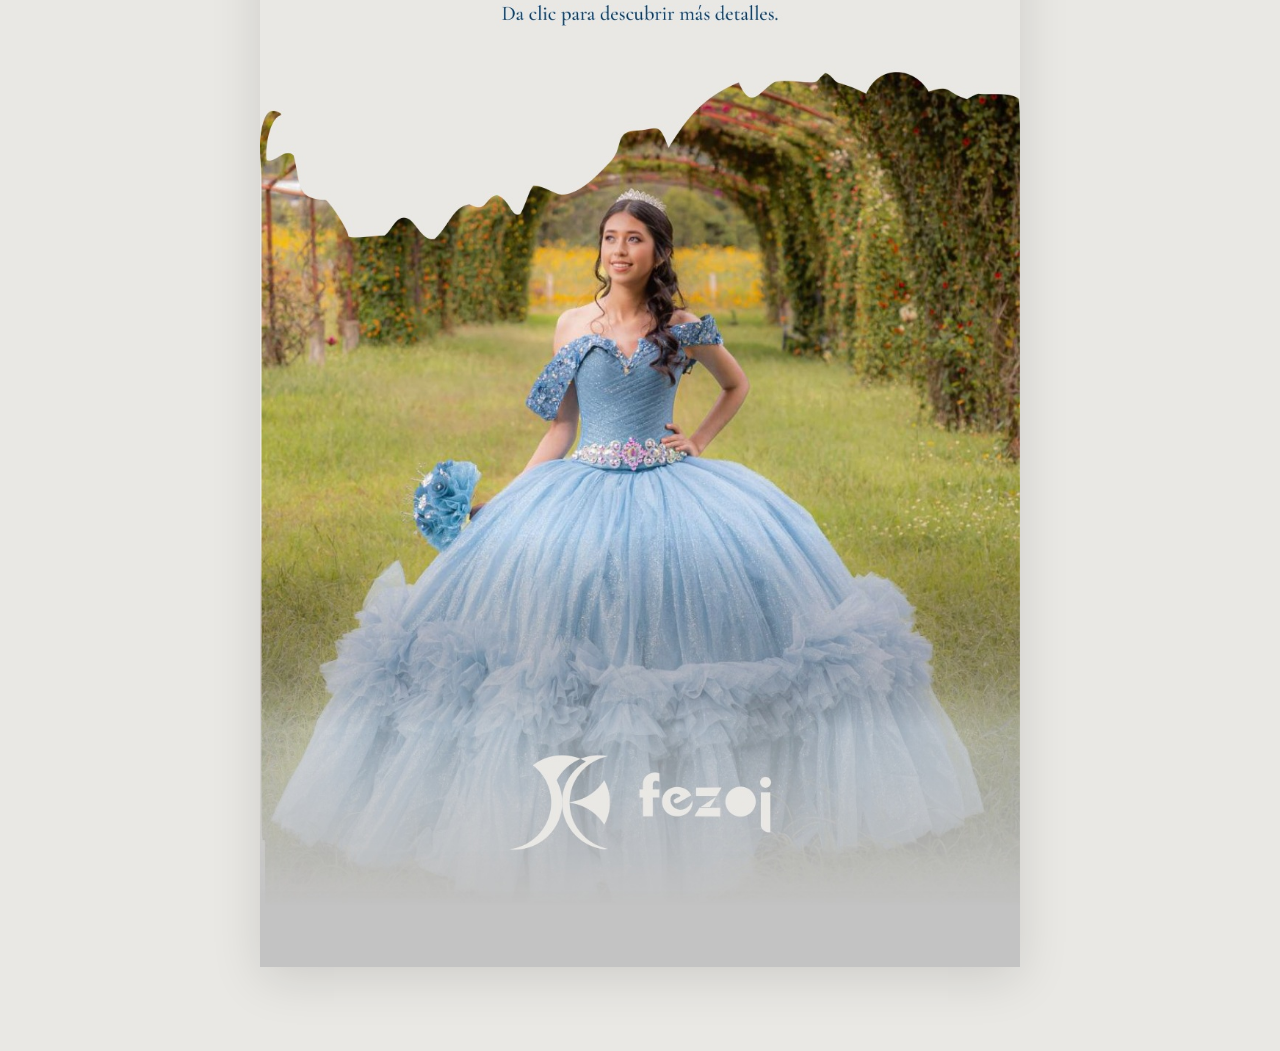
==== commit f7711471: "Refresh stylesheet cache version" ====
--- a/datos.html
+++ b/datos.html
@@ -15,7 +15,7 @@
   <link href="https://fonts.googleapis.com/css2?family=Cormorant+Garamond:wght@400;500;600;700&display=swap" rel="stylesheet">
 
   <!-- Estilos -->
-  <link rel="stylesheet" href="./styles.css?v=11">
+  <link rel="stylesheet" href="./styles.css?v=12">
 </head>
 
 <body class="details-page">
--- a/styles.css
+++ b/styles.css
@@ -582,3 +582,25 @@
   }
   .music-toggle__label { white-space: nowrap !important; }
 }
+
+
+/* Ajuste específico de escritorio para la página de detalles.
+   Cada control queda anclado a un extremo distinto del navegador. */
+@media (min-width: 700px) {
+  body.details-page > .back-home {
+    position: fixed !important;
+    left: 18px !important;
+    right: auto !important;
+    bottom: 24px !important;
+    margin-left: 0 !important;
+    margin-right: auto !important;
+  }
+  body.details-page > .music-toggle {
+    position: fixed !important;
+    right: 18px !important;
+    left: auto !important;
+    bottom: 24px !important;
+    margin-left: auto !important;
+    margin-right: 0 !important;
+  }
+}
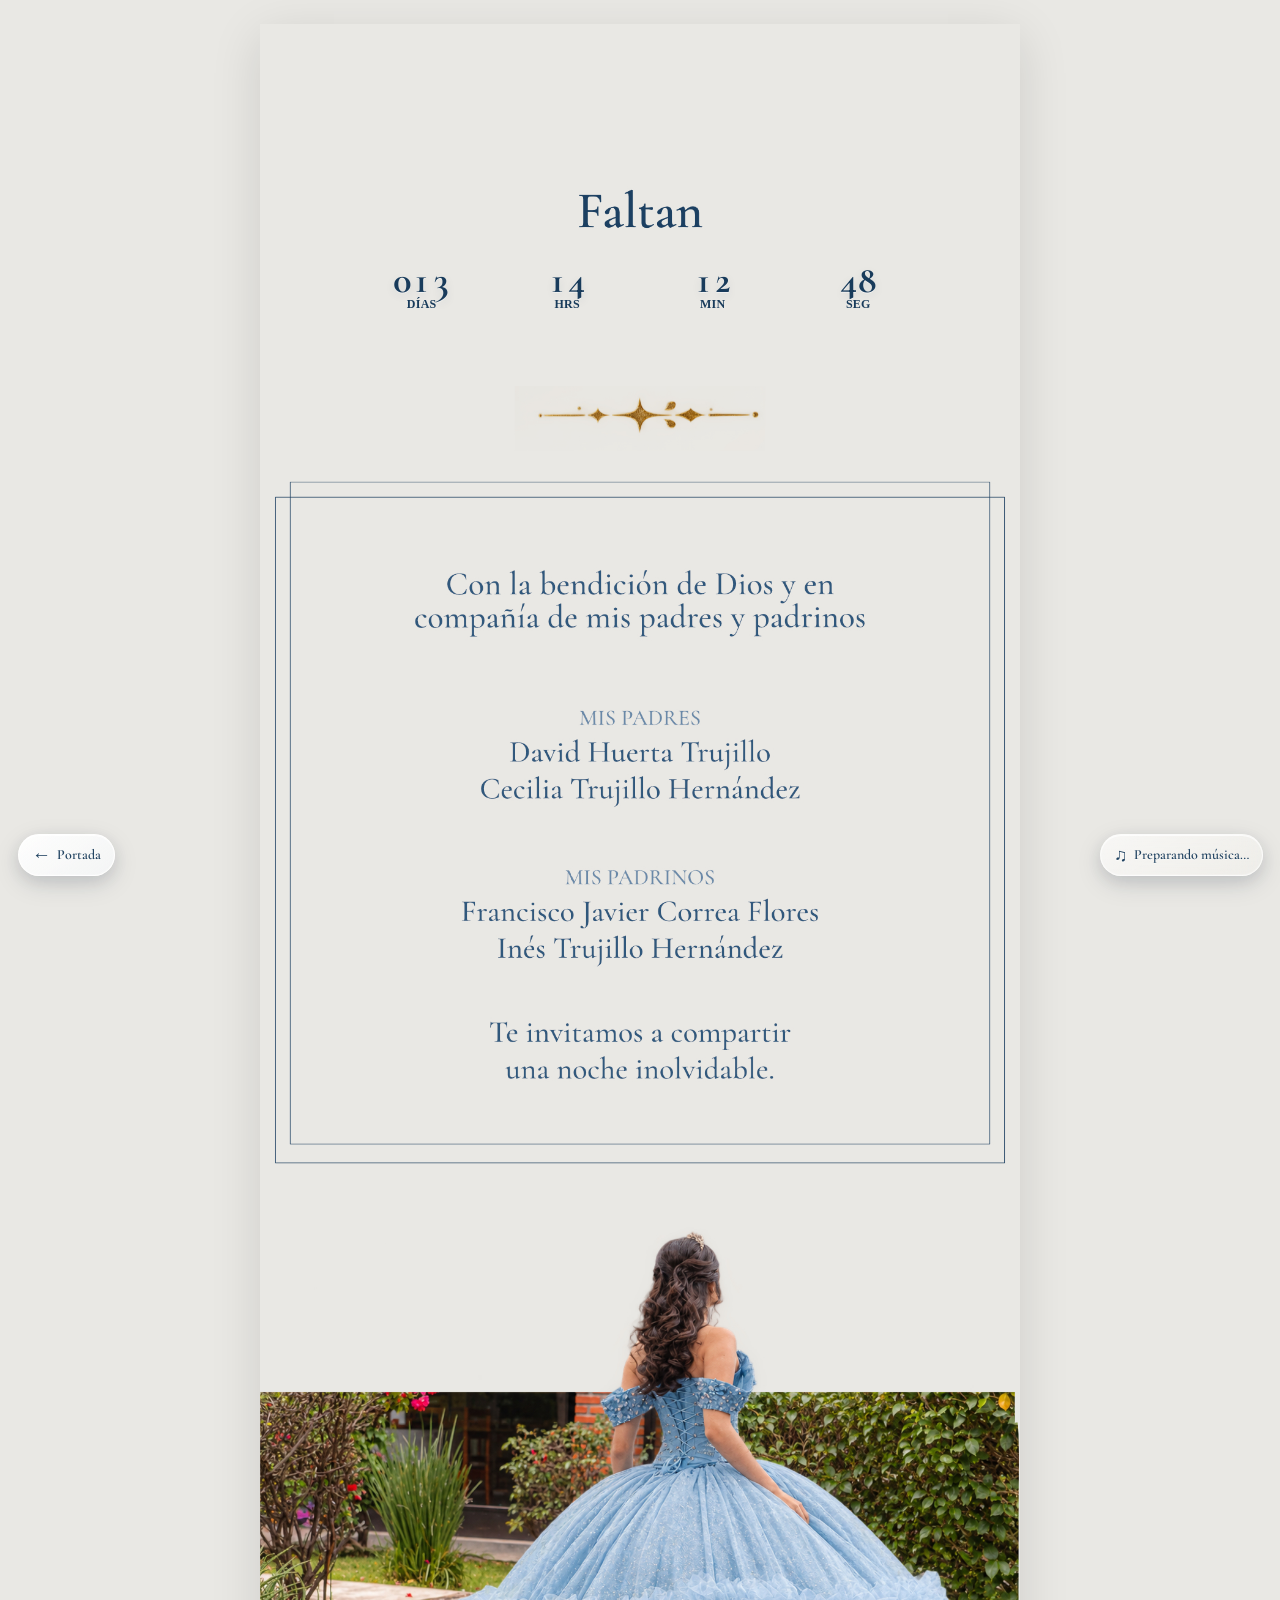
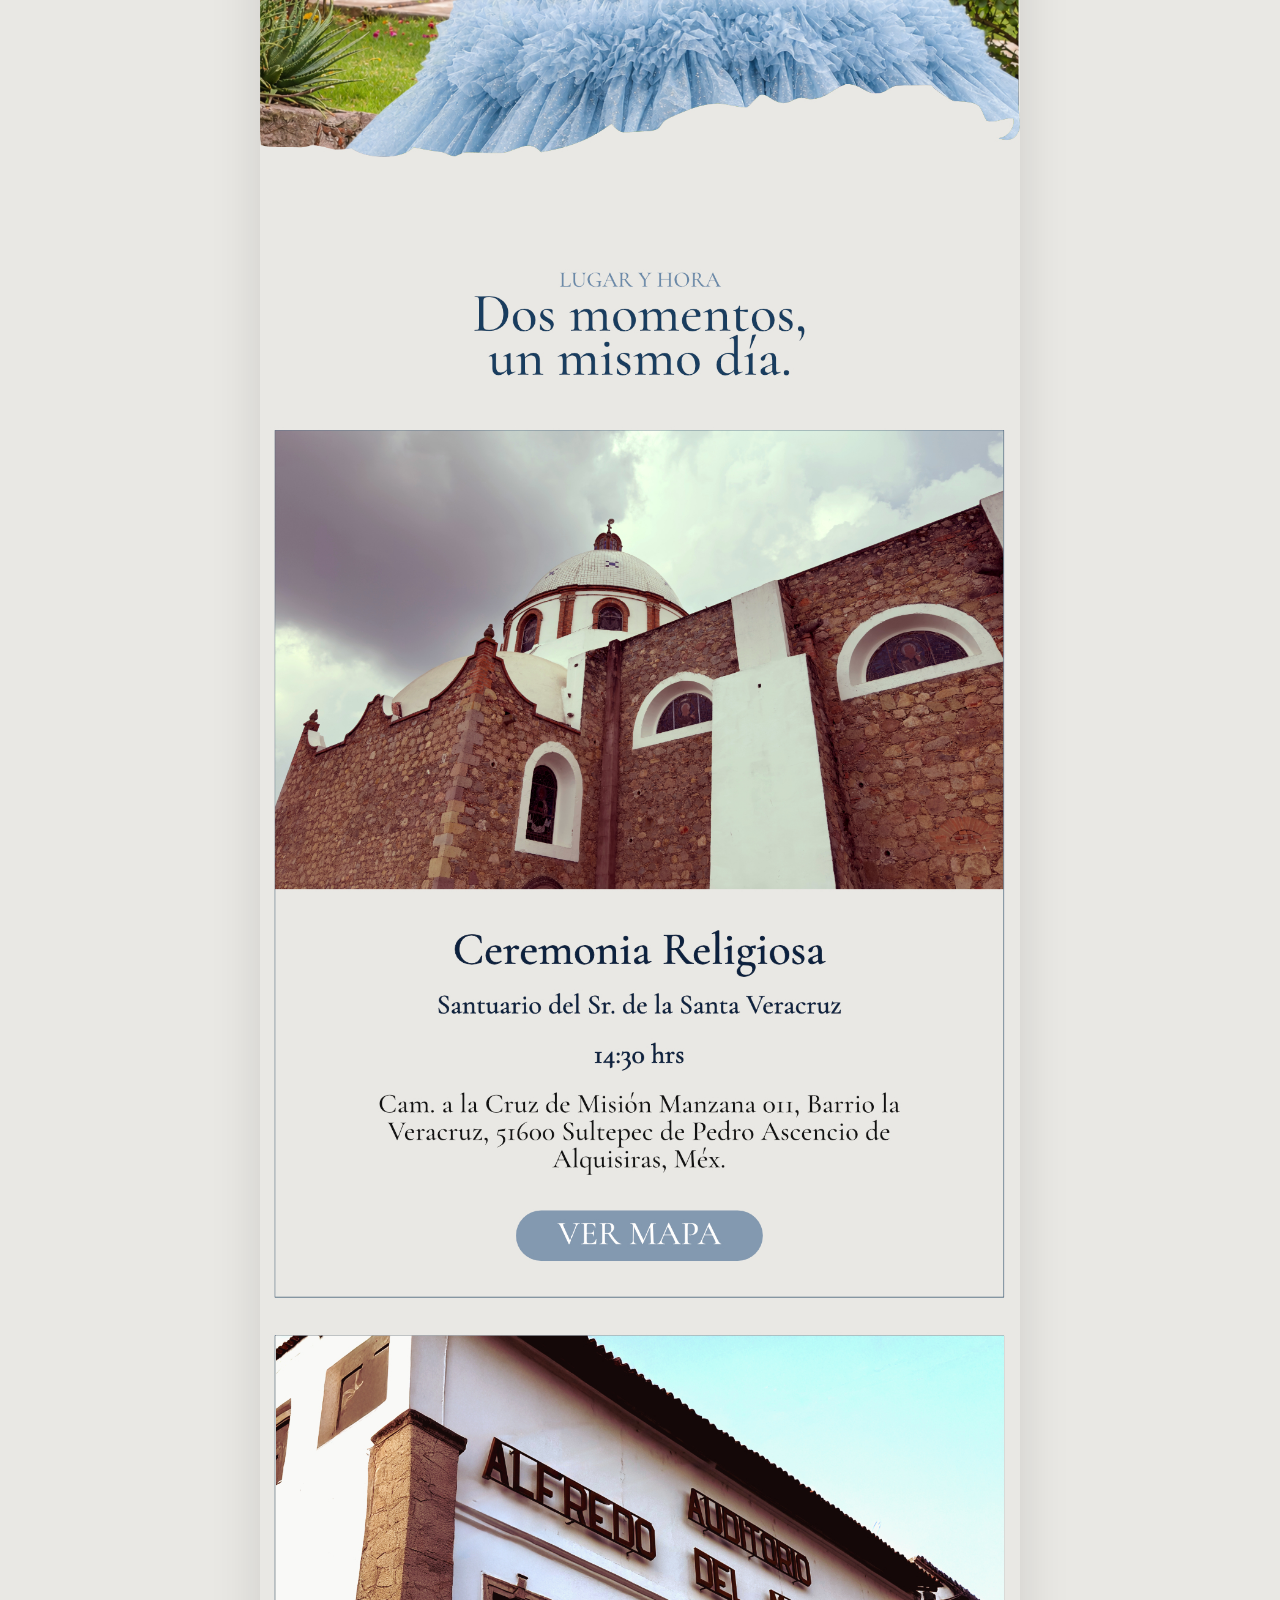
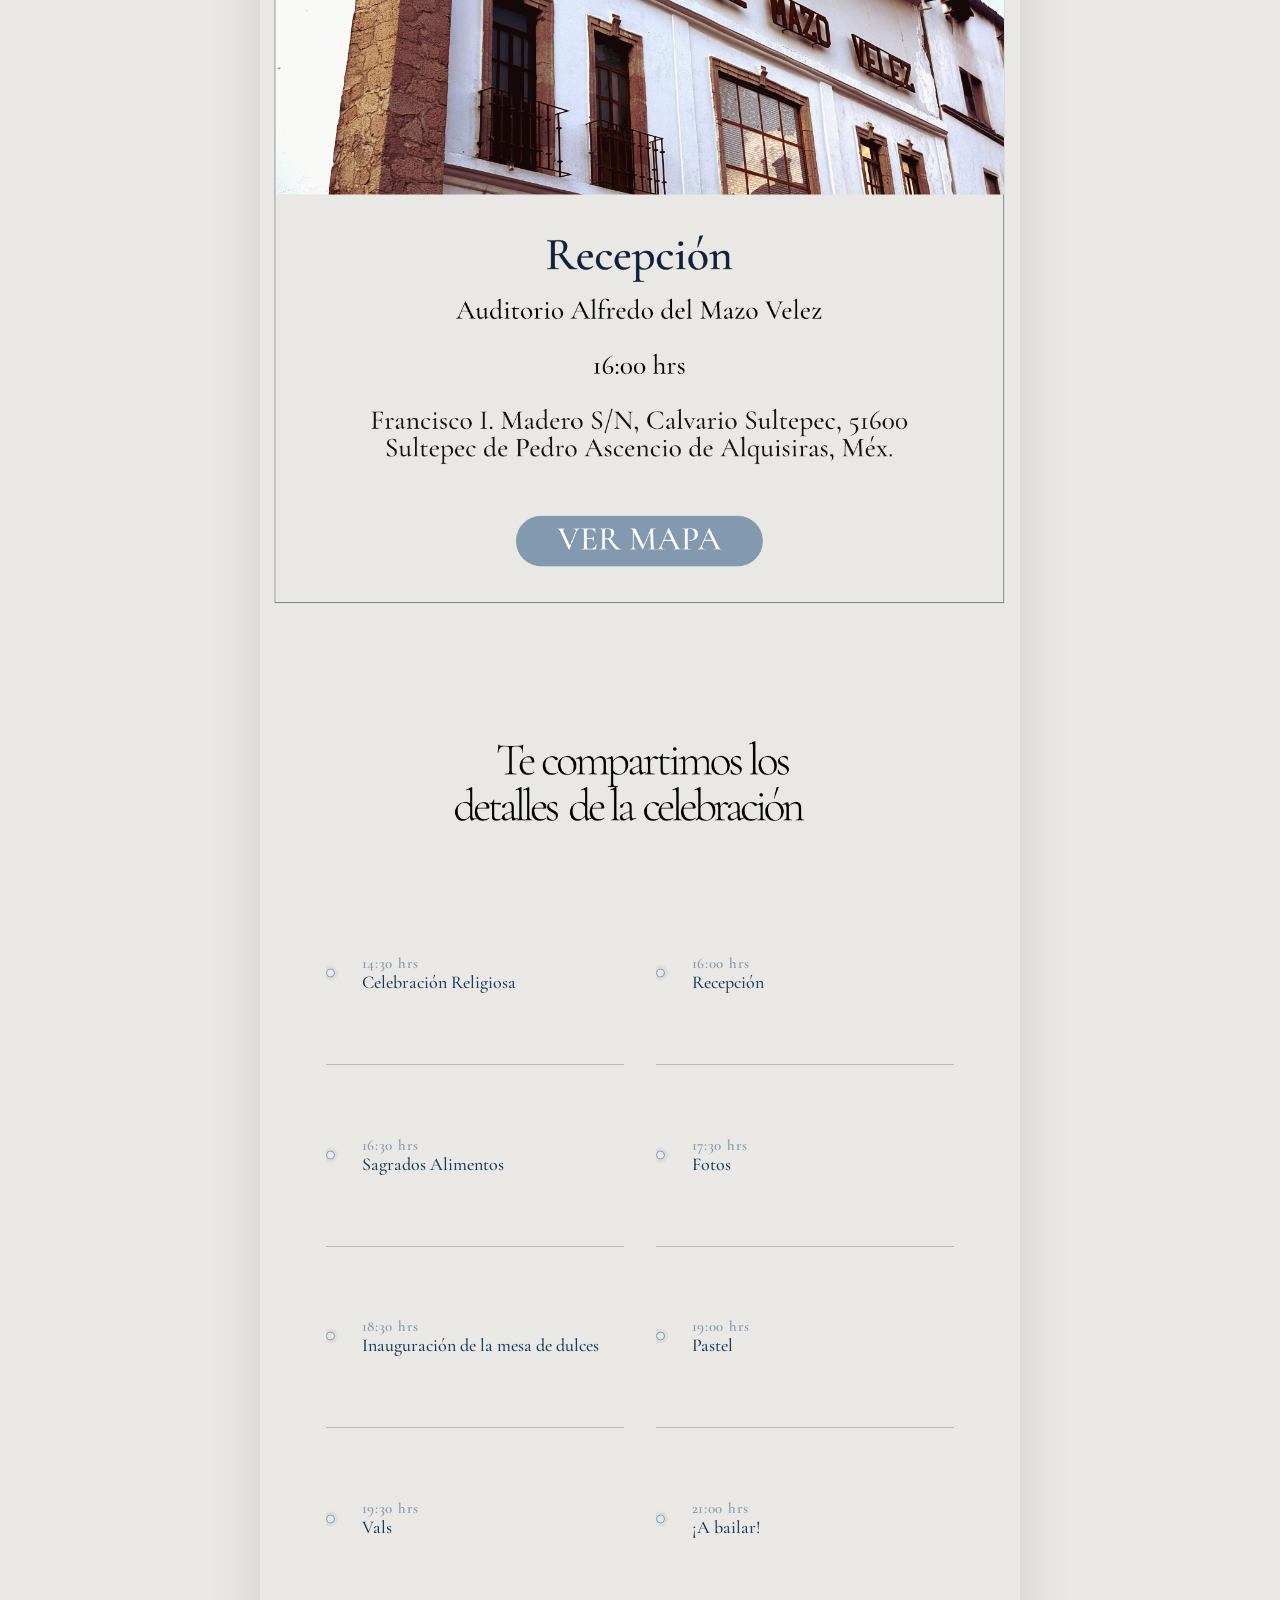
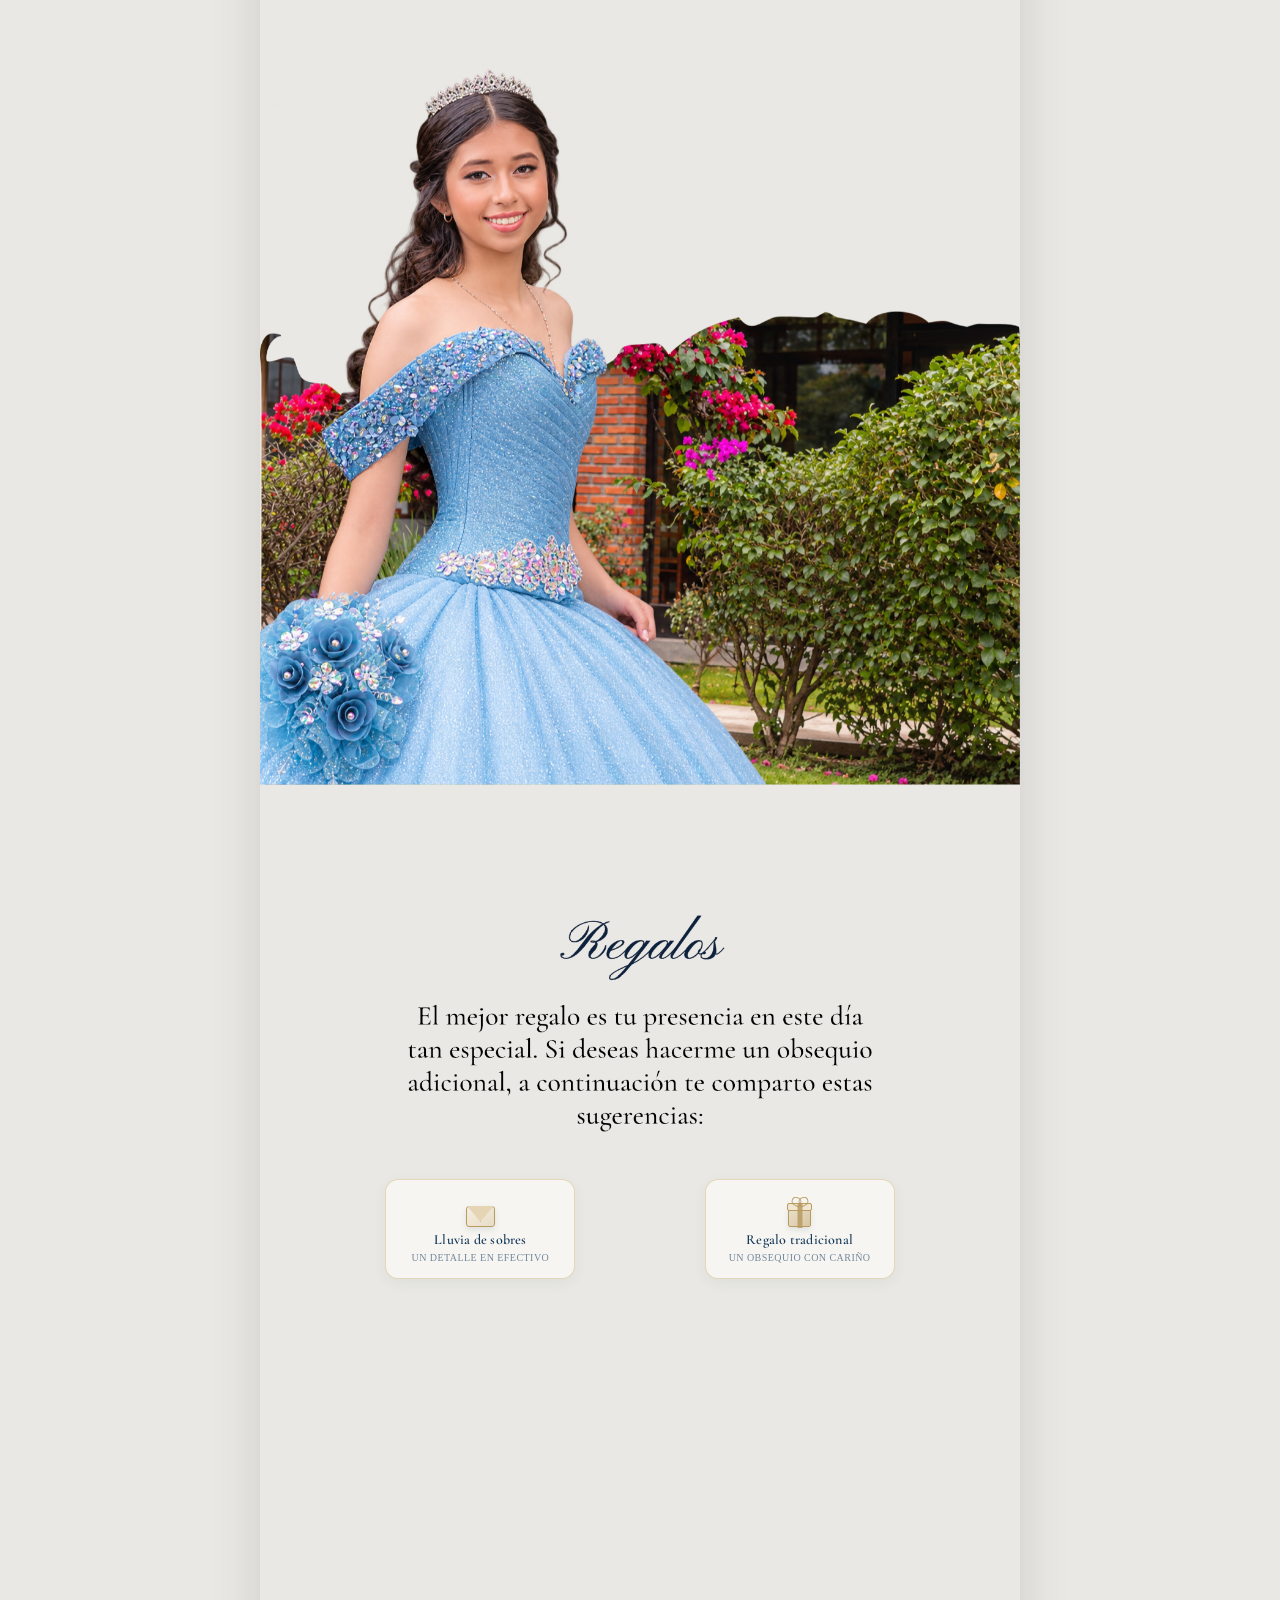
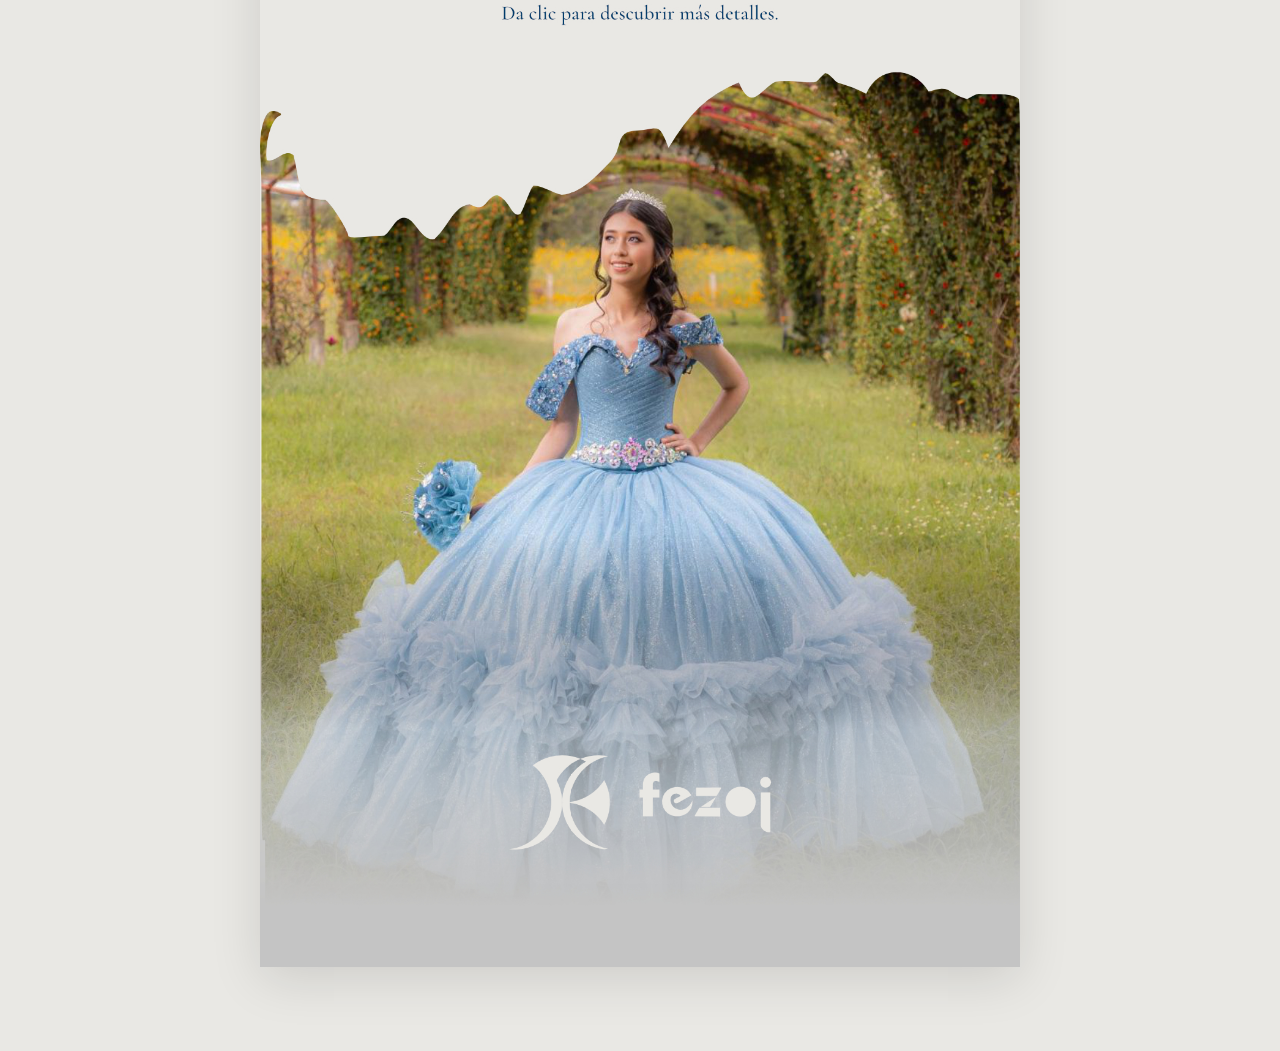
==== commit 75ea9745: "Refresh CSS and JavaScript cache versions" ====
--- a/datos.html
+++ b/datos.html
@@ -15,7 +15,7 @@
   <link href="https://fonts.googleapis.com/css2?family=Cormorant+Garamond:wght@400;500;600;700&display=swap" rel="stylesheet">
 
   <!-- Estilos -->
-  <link rel="stylesheet" href="./styles.css?v=12">
+  <link rel="stylesheet" href="./styles.css?v=13">
 </head>
 
 <body class="details-page">
@@ -211,7 +211,7 @@
   </div>
 
   <!-- JavaScript -->
-  <script src="./script.js?v=2"></script>
+  <script src="./script.js?v=3"></script>
   <script src="https://www.youtube.com/iframe_api" async></script>
 
 </body>
--- a/styles.css
+++ b/styles.css
@@ -604,3 +604,27 @@
     margin-right: 0 !important;
   }
 }
+
+
+/* Compatibilidad Android: separa las tarjetas del texto impreso en el arte.
+   Se activa solo en Android para conservar intacta la composición en iPhone. */
+html {
+  -webkit-text-size-adjust: 100%;
+  text-size-adjust: 100%;
+}
+body.is-android .gift-interaction {
+  top: 83.2%;
+}
+body.is-android .gift-choice {
+  background: rgba(249, 248, 245, .97);
+  -webkit-backdrop-filter: blur(8px);
+  backdrop-filter: blur(8px);
+}
+body.is-android .gift-message {
+  top: 87%;
+}
+@media (max-width: 380px) {
+  body.is-android .gift-interaction {
+    top: 82.2%;
+  }
+}
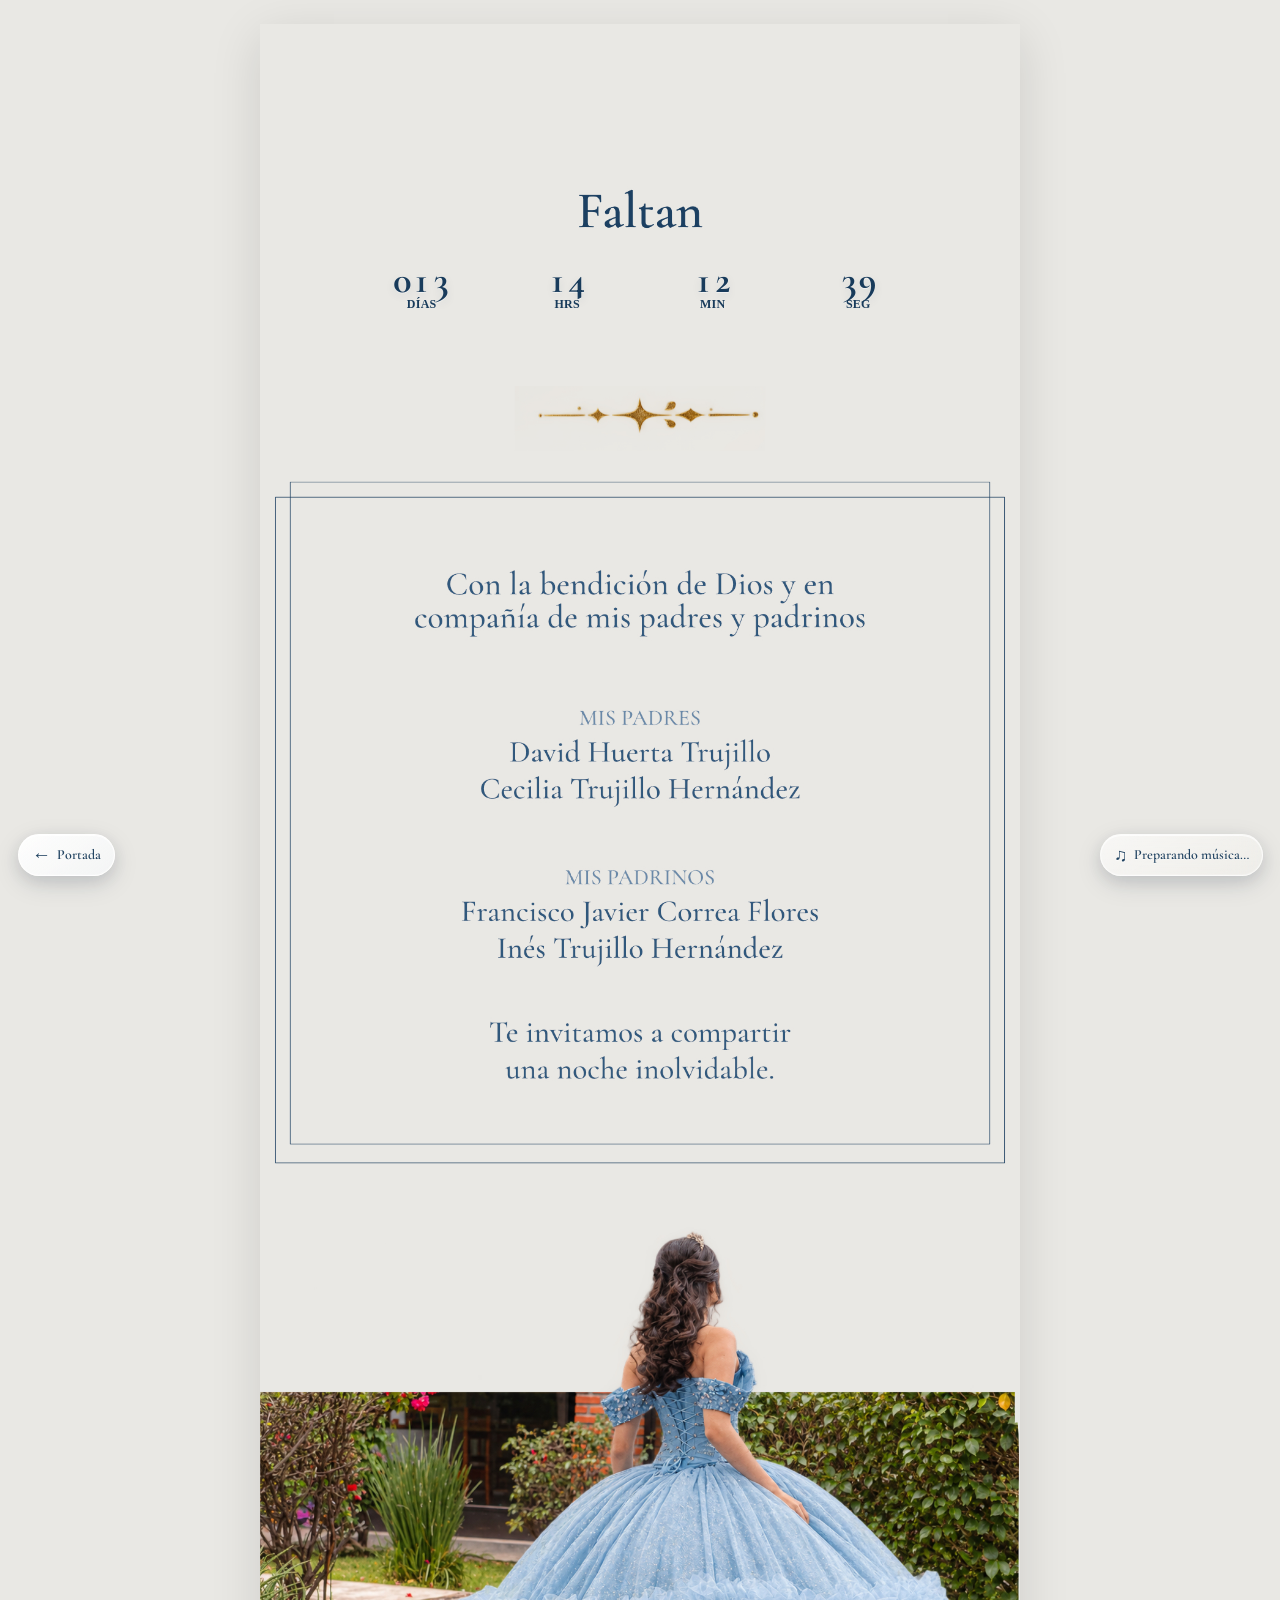
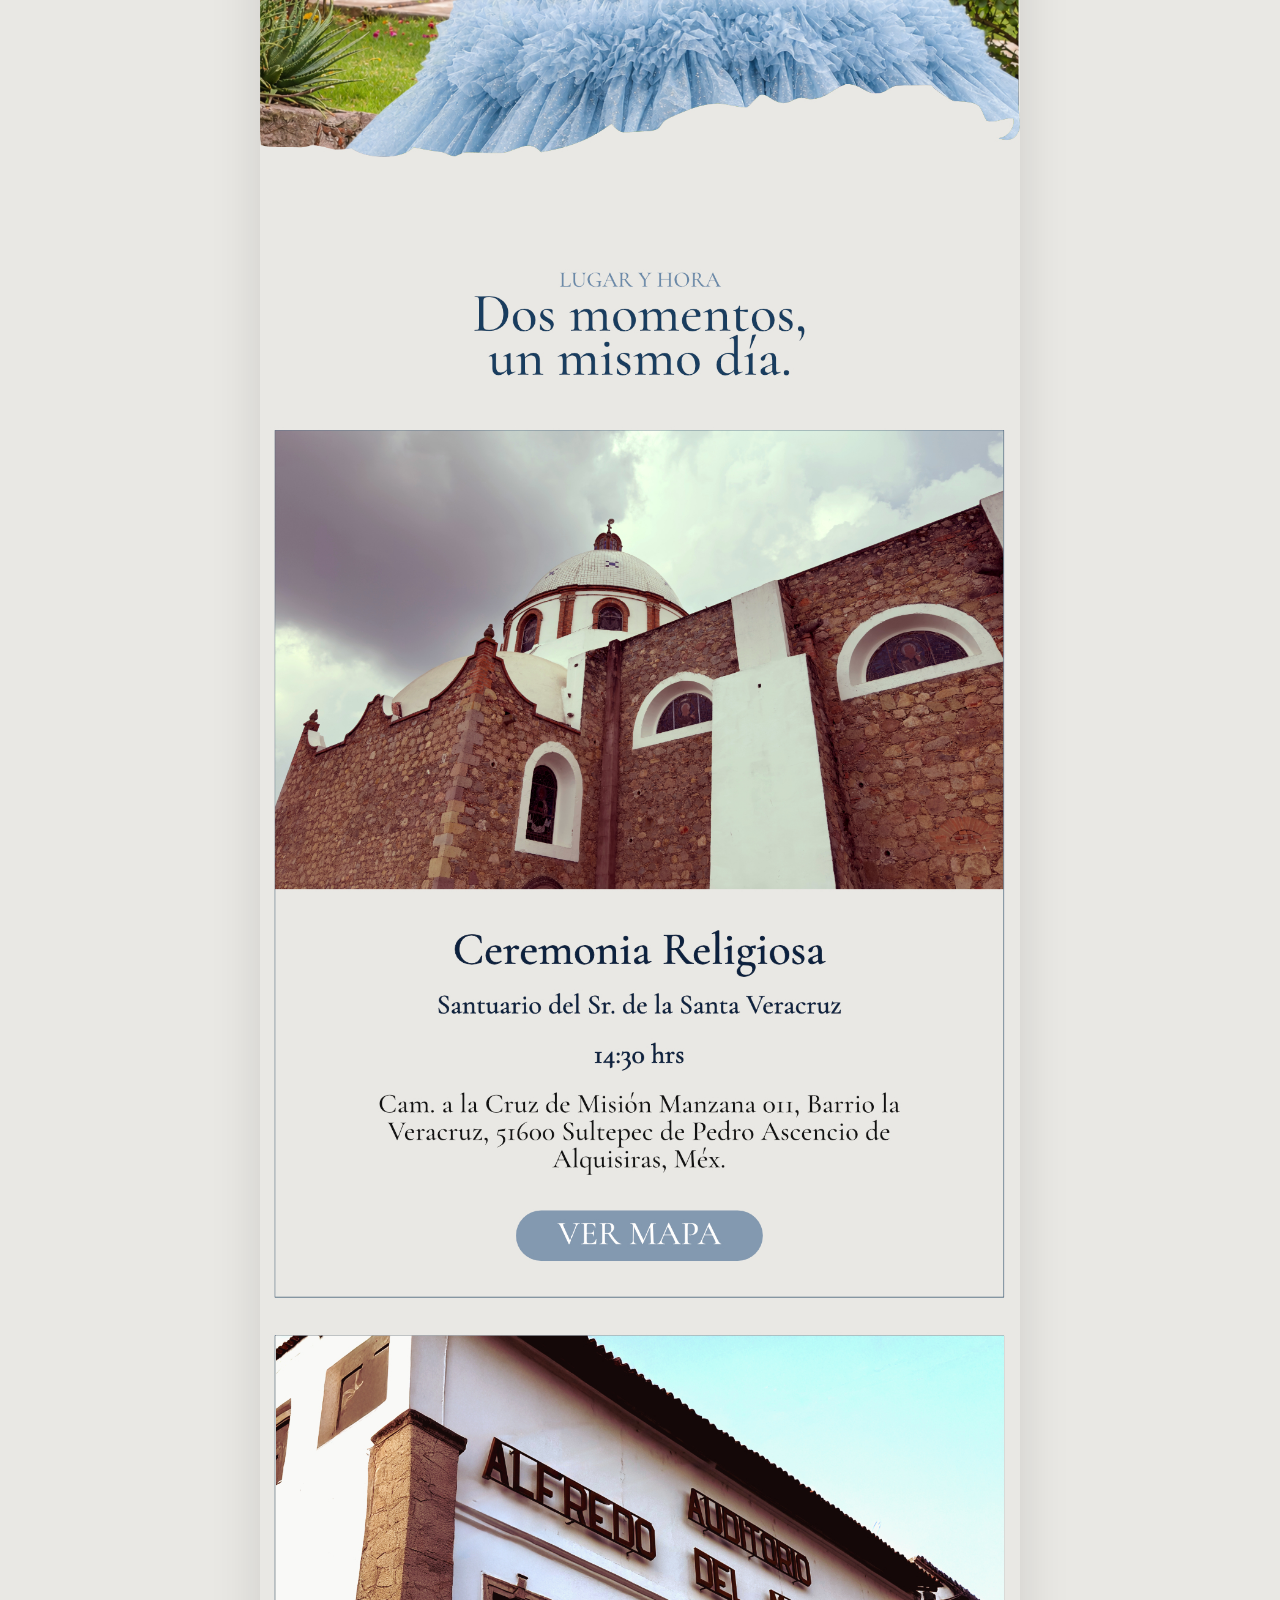
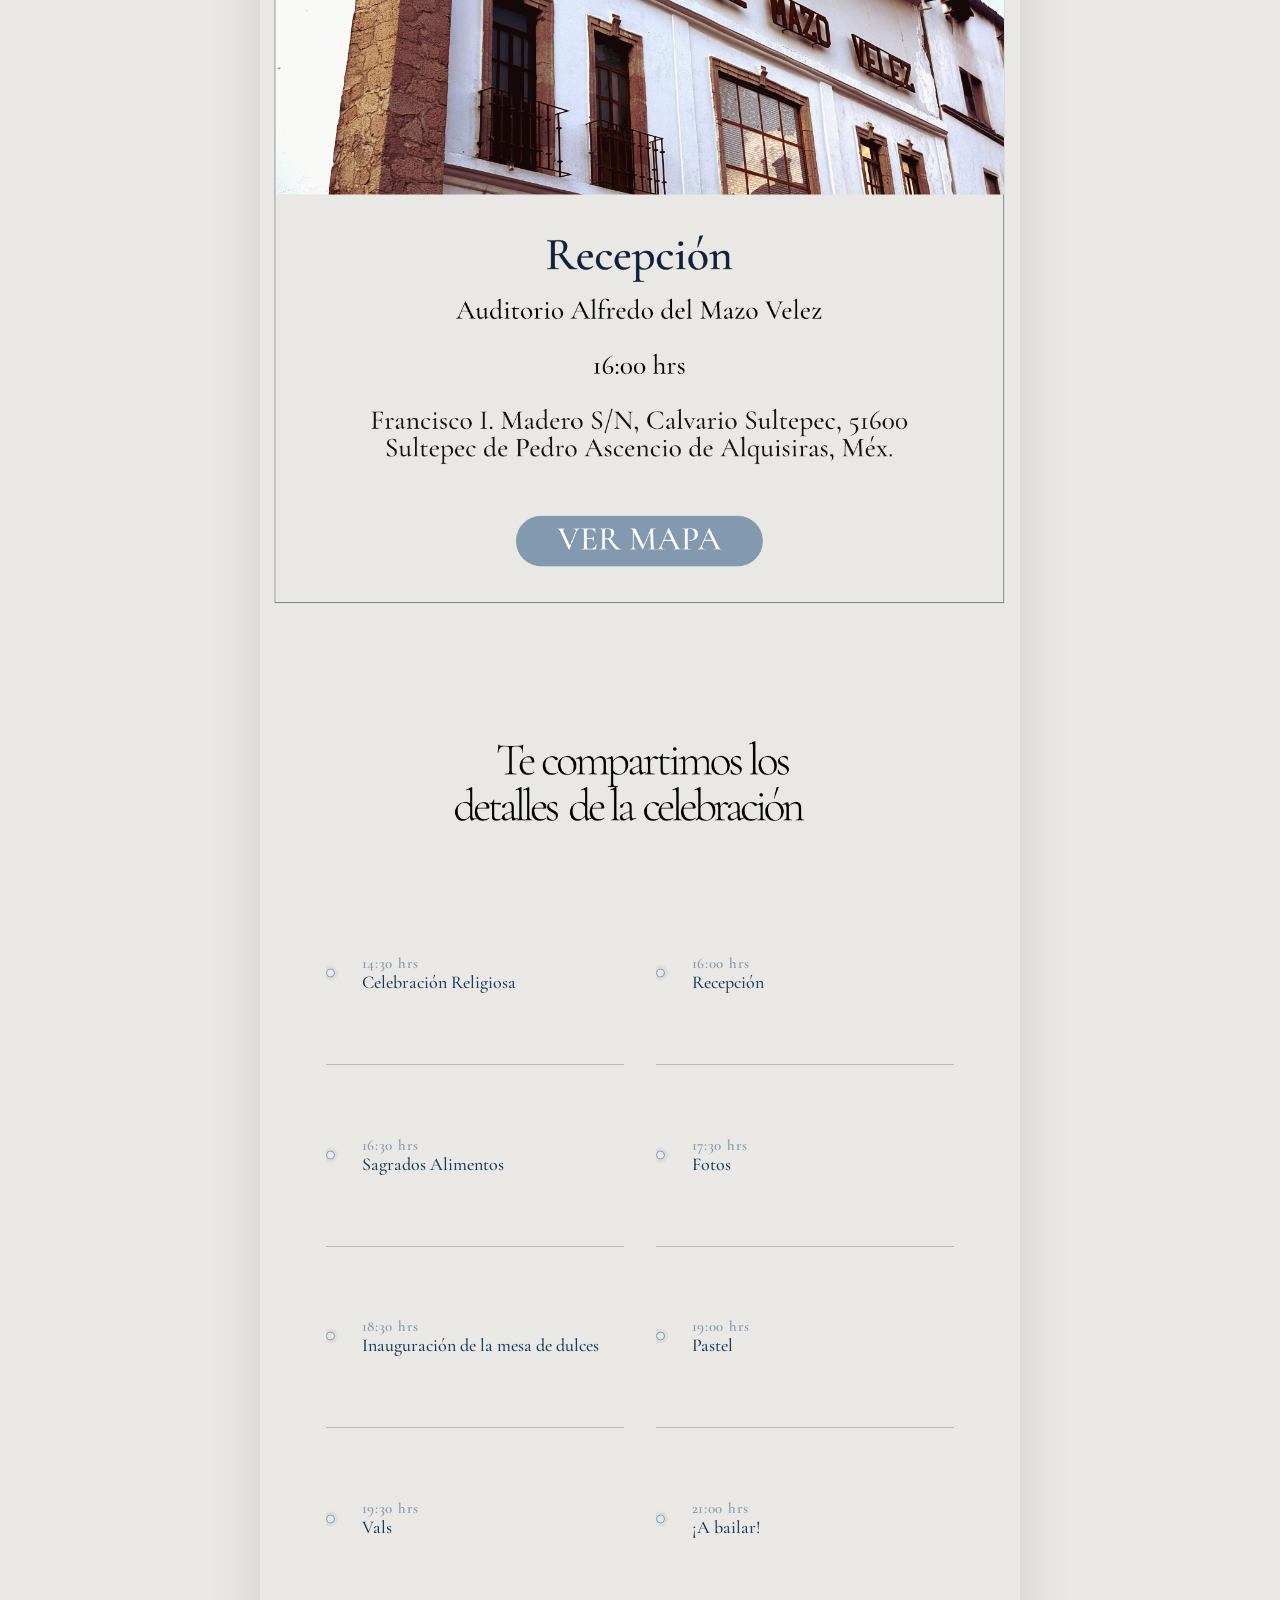
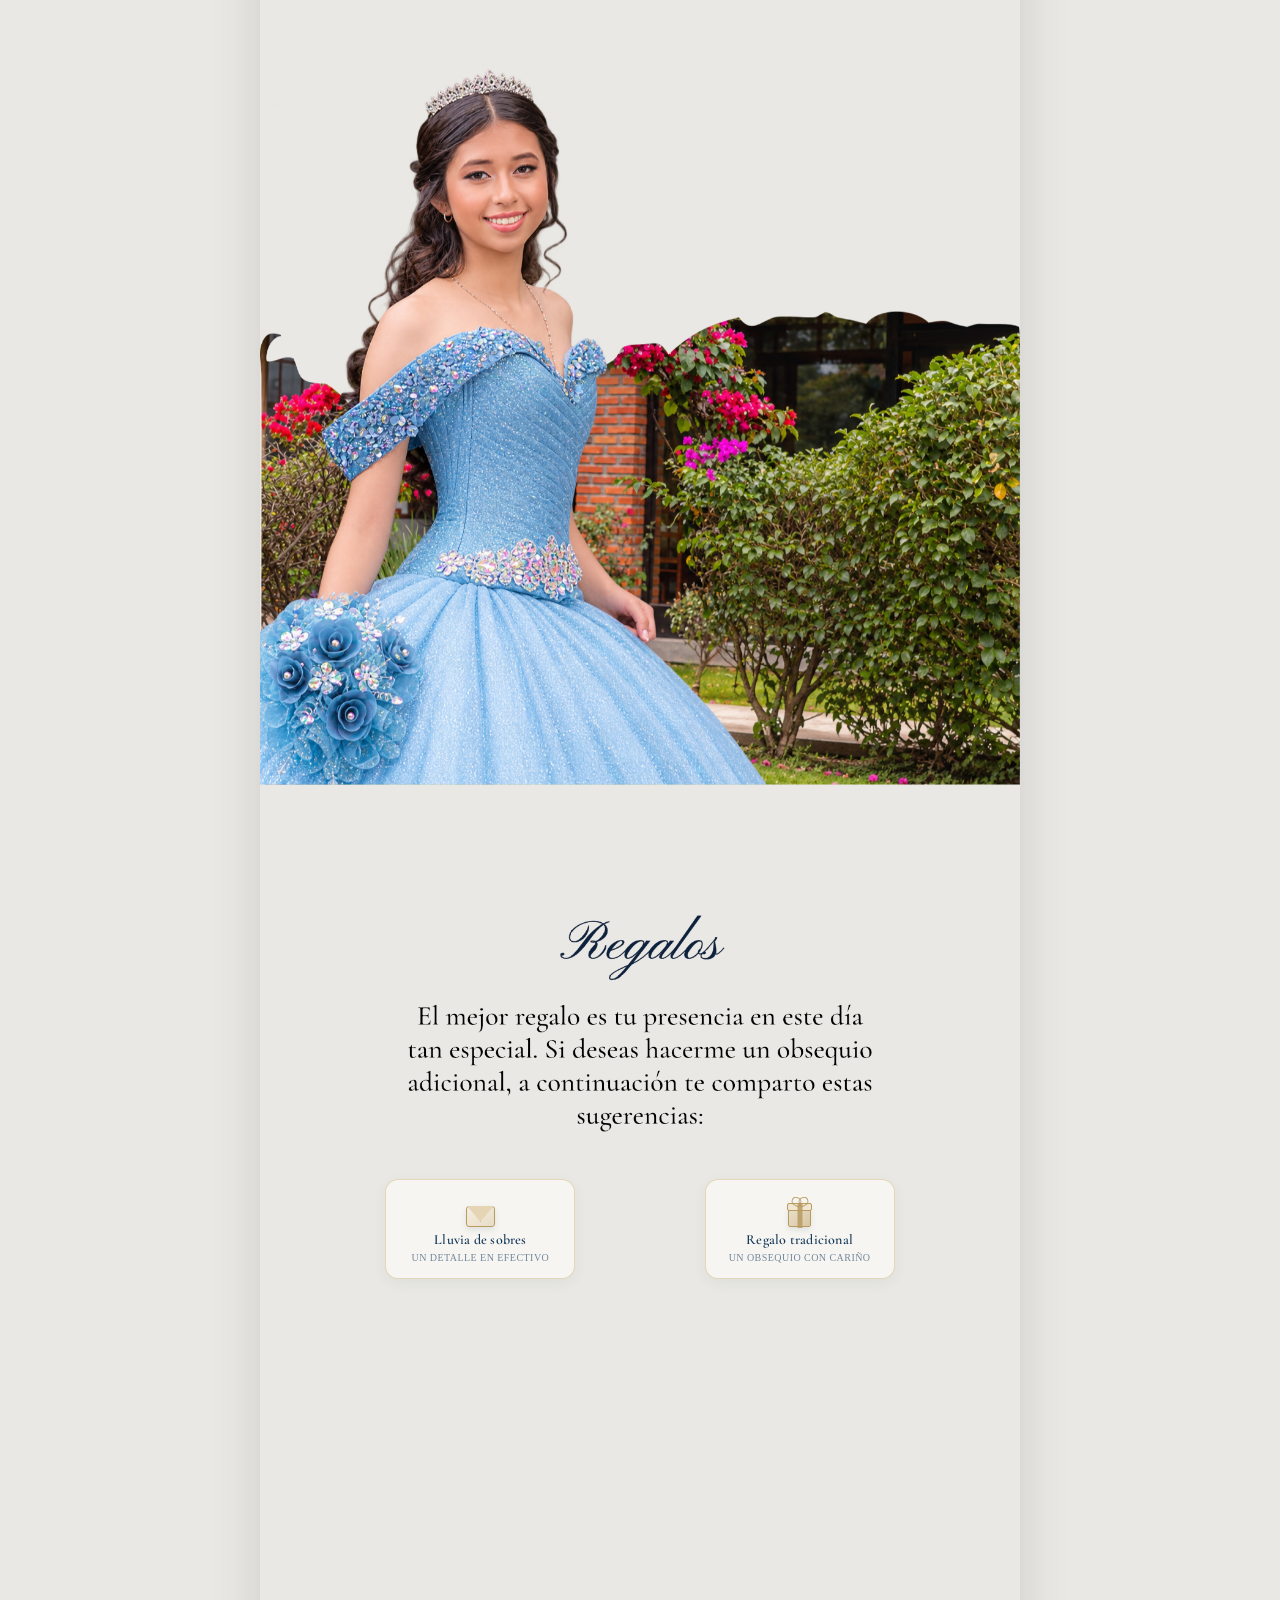
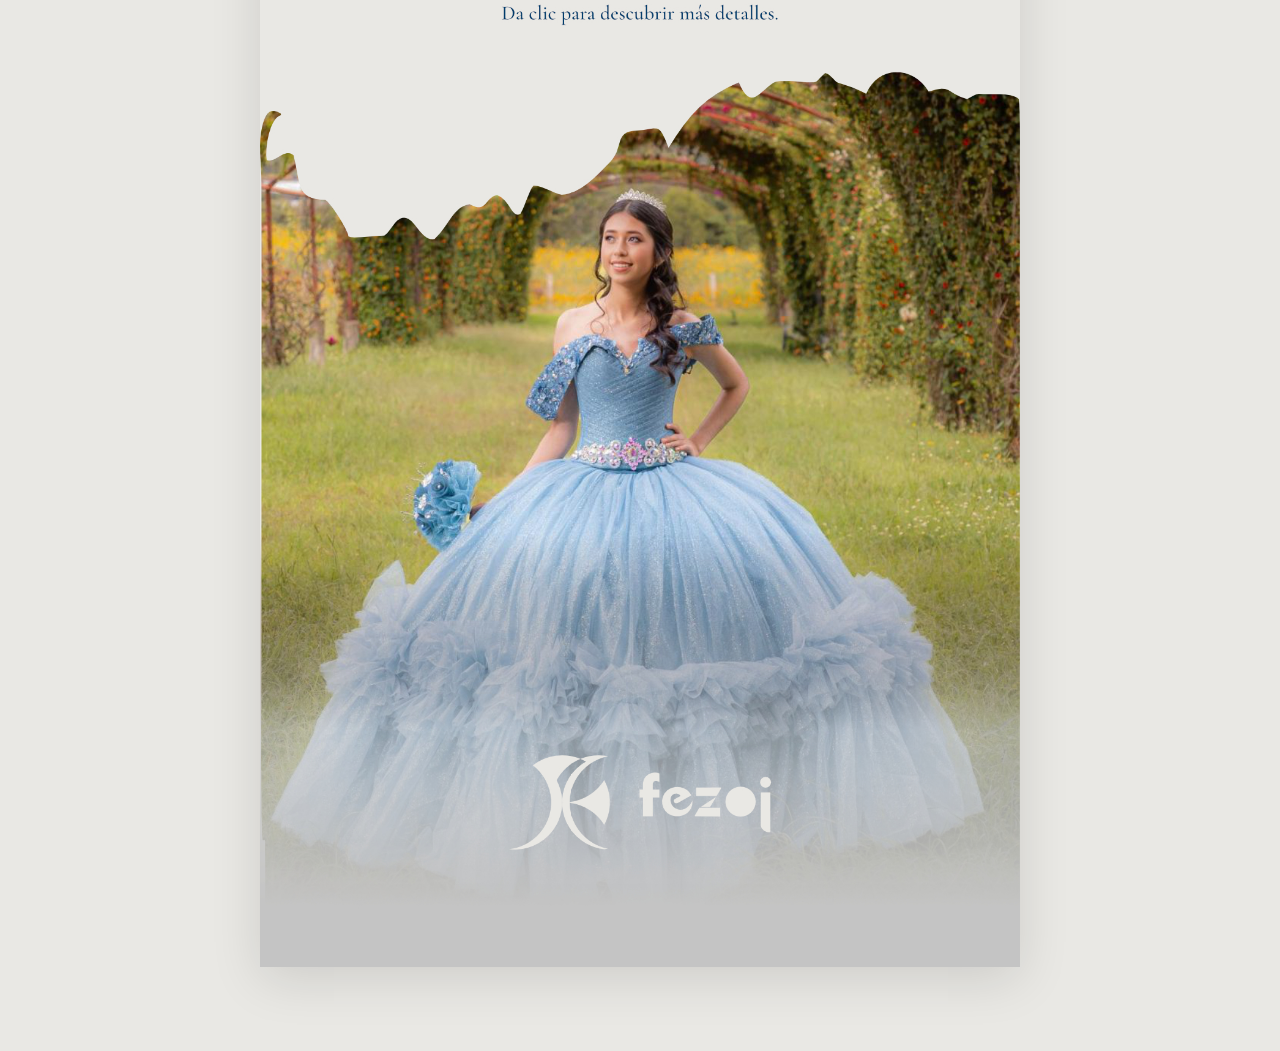
==== commit e90bb98d: "Refresh stylesheet cache for Android gift layout" ====
--- a/datos.html
+++ b/datos.html
@@ -15,7 +15,7 @@
   <link href="https://fonts.googleapis.com/css2?family=Cormorant+Garamond:wght@400;500;600;700&display=swap" rel="stylesheet">
 
   <!-- Estilos -->
-  <link rel="stylesheet" href="./styles.css?v=13">
+  <link rel="stylesheet" href="./styles.css?v=14">
 </head>
 
 <body class="details-page">
--- a/styles.css
+++ b/styles.css
@@ -612,8 +612,10 @@
   -webkit-text-size-adjust: 100%;
   text-size-adjust: 100%;
 }
+/* En Android, las tarjetas recuperan altura y la descripción se muestra
+   en el espacio libre SOBRE ellas, sin tapar la indicación impresa inferior. */
 body.is-android .gift-interaction {
-  top: 83.2%;
+  top: 80.2%;
 }
 body.is-android .gift-choice {
   background: rgba(249, 248, 245, .97);
@@ -621,10 +623,13 @@
   backdrop-filter: blur(8px);
 }
 body.is-android .gift-message {
-  top: 87%;
+  top: calc(80.2% - 126px);
 }
 @media (max-width: 380px) {
   body.is-android .gift-interaction {
-    top: 82.2%;
-  }
-}
+    top: 79.8%;
+  }
+  body.is-android .gift-message {
+    top: calc(79.8% - 126px);
+  }
+}
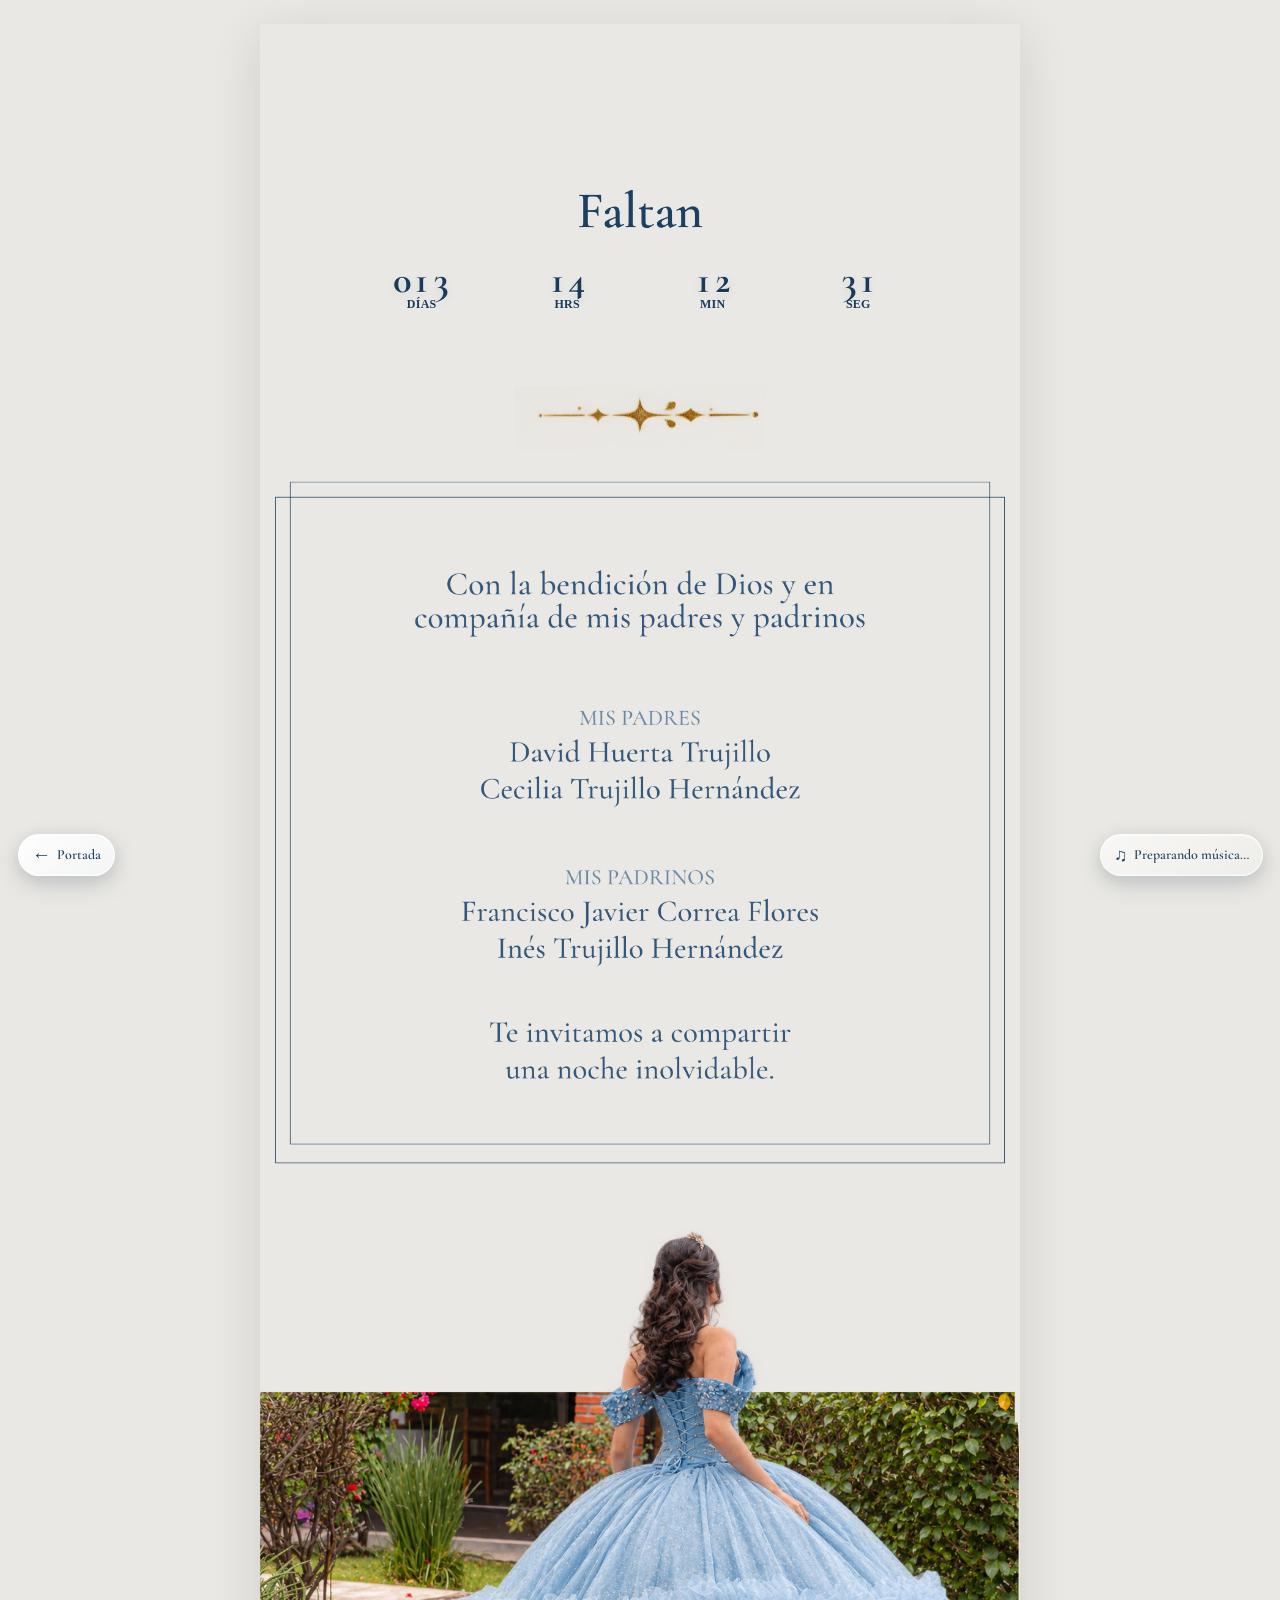
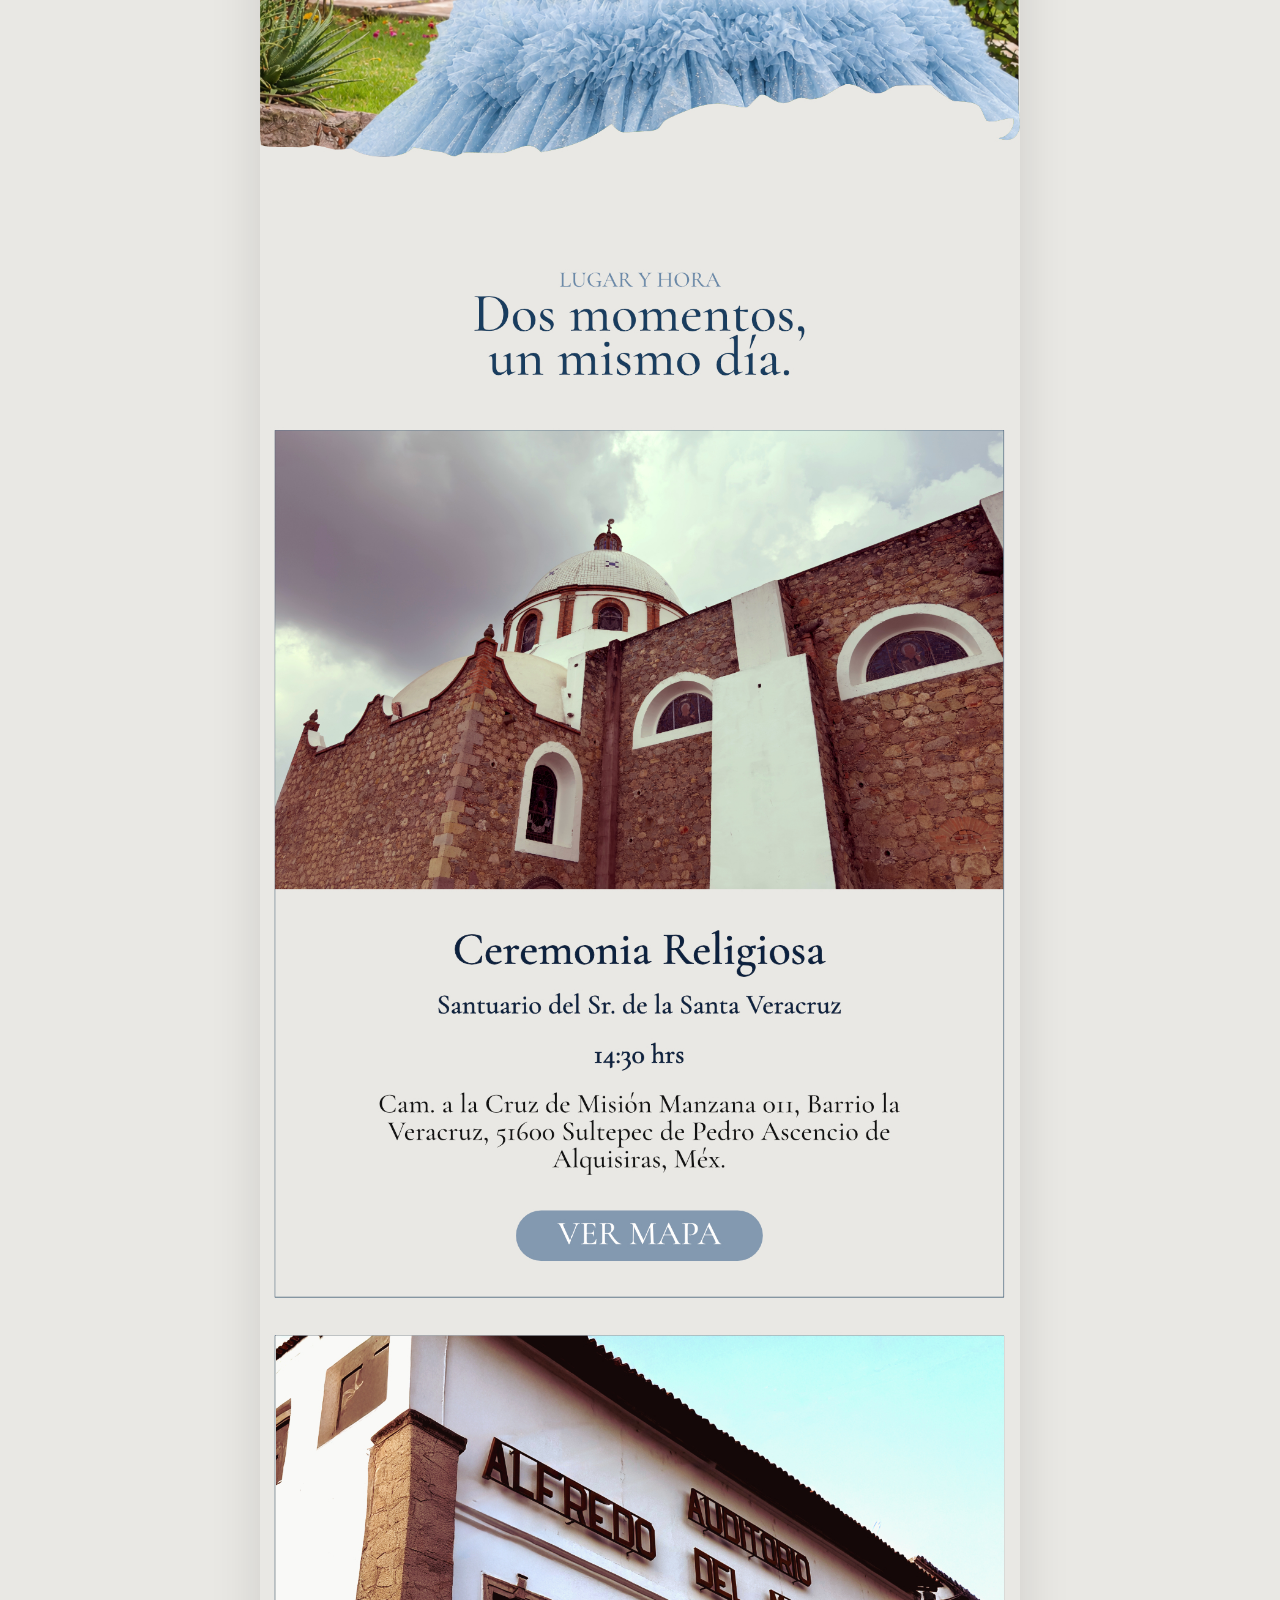
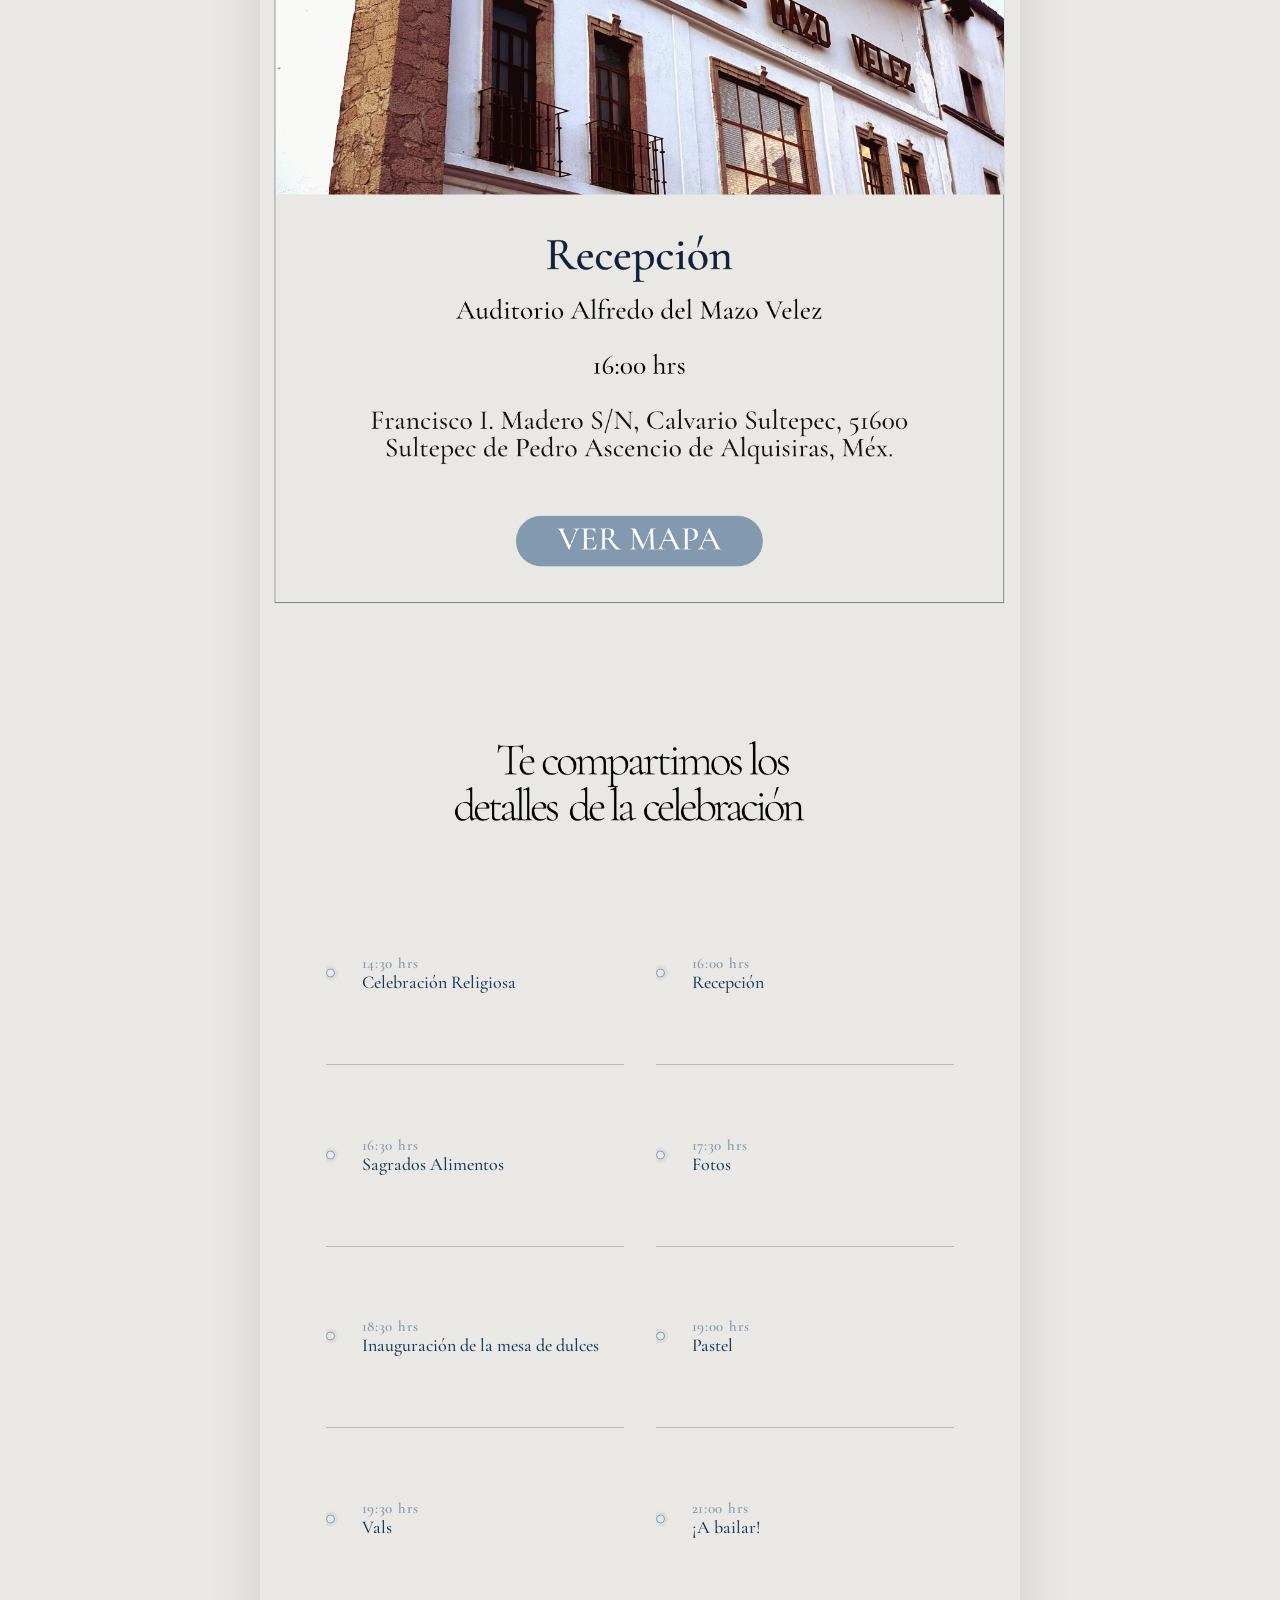
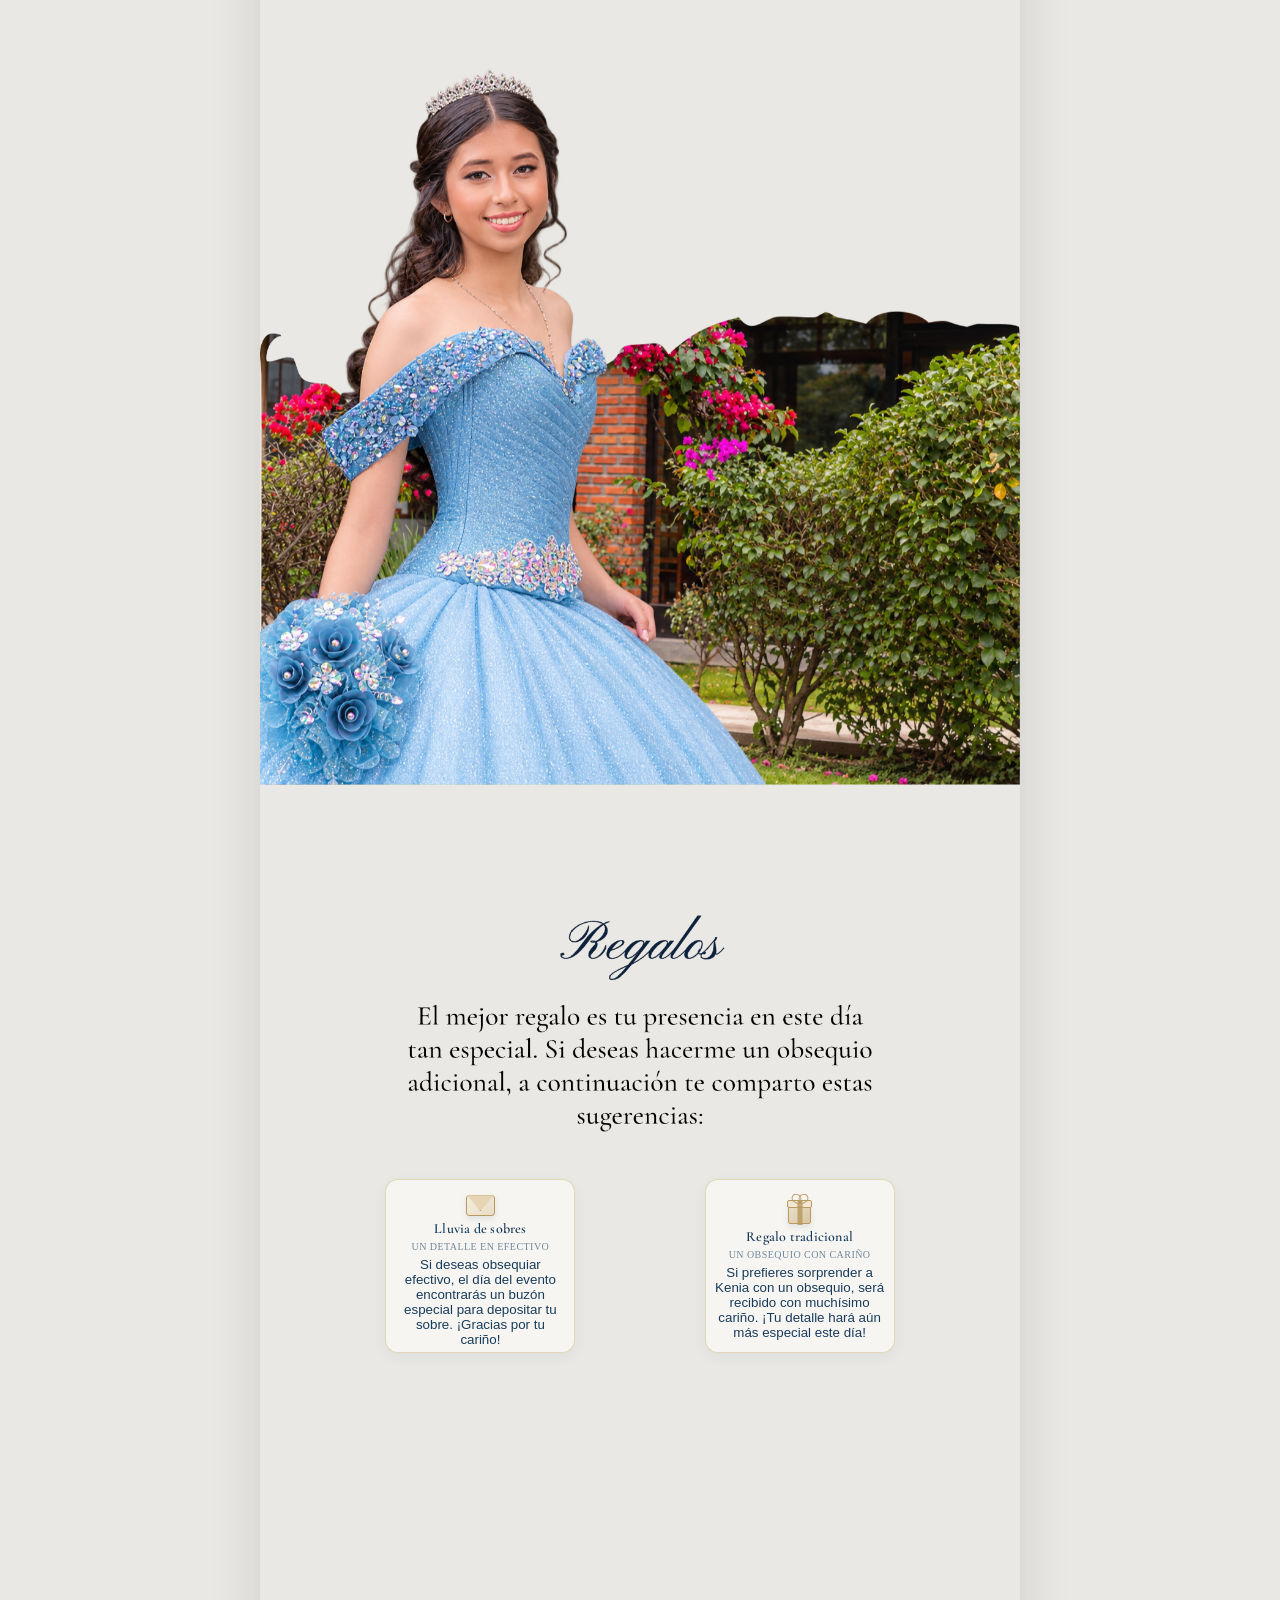
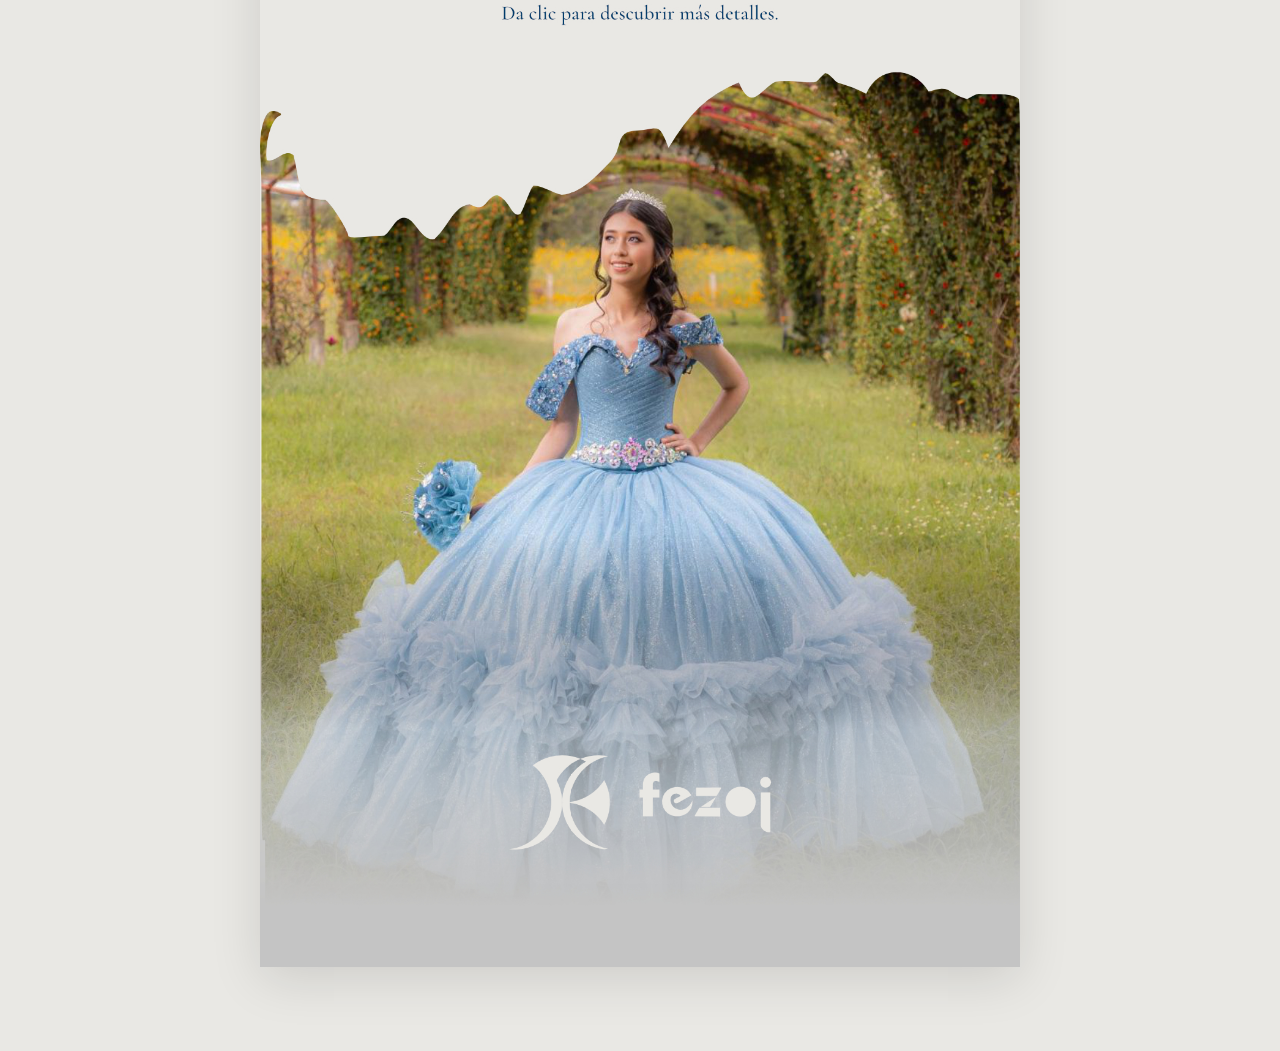
==== commit 9bf6a368: "Move gift descriptions inside their cards" ====
--- a/datos.html
+++ b/datos.html
@@ -15,7 +15,7 @@
   <link href="https://fonts.googleapis.com/css2?family=Cormorant+Garamond:wght@400;500;600;700&display=swap" rel="stylesheet">
 
   <!-- Estilos -->
-  <link rel="stylesheet" href="./styles.css?v=14">
+  <link rel="stylesheet" href="./styles.css?v=15">
 </head>
 
 <body class="details-page">
@@ -136,6 +136,7 @@
 
           <span class="gift-choice__title">Lluvia de sobres</span>
           <span class="gift-choice__hint">Un detalle en efectivo</span>
+          <span class="gift-choice__description">Si deseas obsequiar efectivo, el día del evento encontrarás un buzón especial para depositar tu sobre. ¡Gracias por tu cariño!</span>
         </button>
 
         <button
@@ -152,6 +153,7 @@
 
           <span class="gift-choice__title">Regalo tradicional</span>
           <span class="gift-choice__hint">Un obsequio con cariño</span>
+          <span class="gift-choice__description">Si prefieres sorprender a Kenia con un obsequio, será recibido con muchísimo cariño. ¡Tu detalle hará aún más especial este día!</span>
         </button>
 
       </div>
@@ -165,14 +167,6 @@
         aria-label="Visitar el sitio web de FEZOJ"
         title="Visitar FEZOJ"
       ></a>
-
-      <!-- Mensaje de regalo -->
-      <div
-        class="gift-message"
-        id="giftMessage"
-        role="status"
-        aria-live="polite"
-      ></div>
 
     </section>
   </main>
@@ -211,7 +205,7 @@
   </div>
 
   <!-- JavaScript -->
-  <script src="./script.js?v=3"></script>
+  <script src="./script.js?v=4"></script>
   <script src="https://www.youtube.com/iframe_api" async></script>
 
 </body>
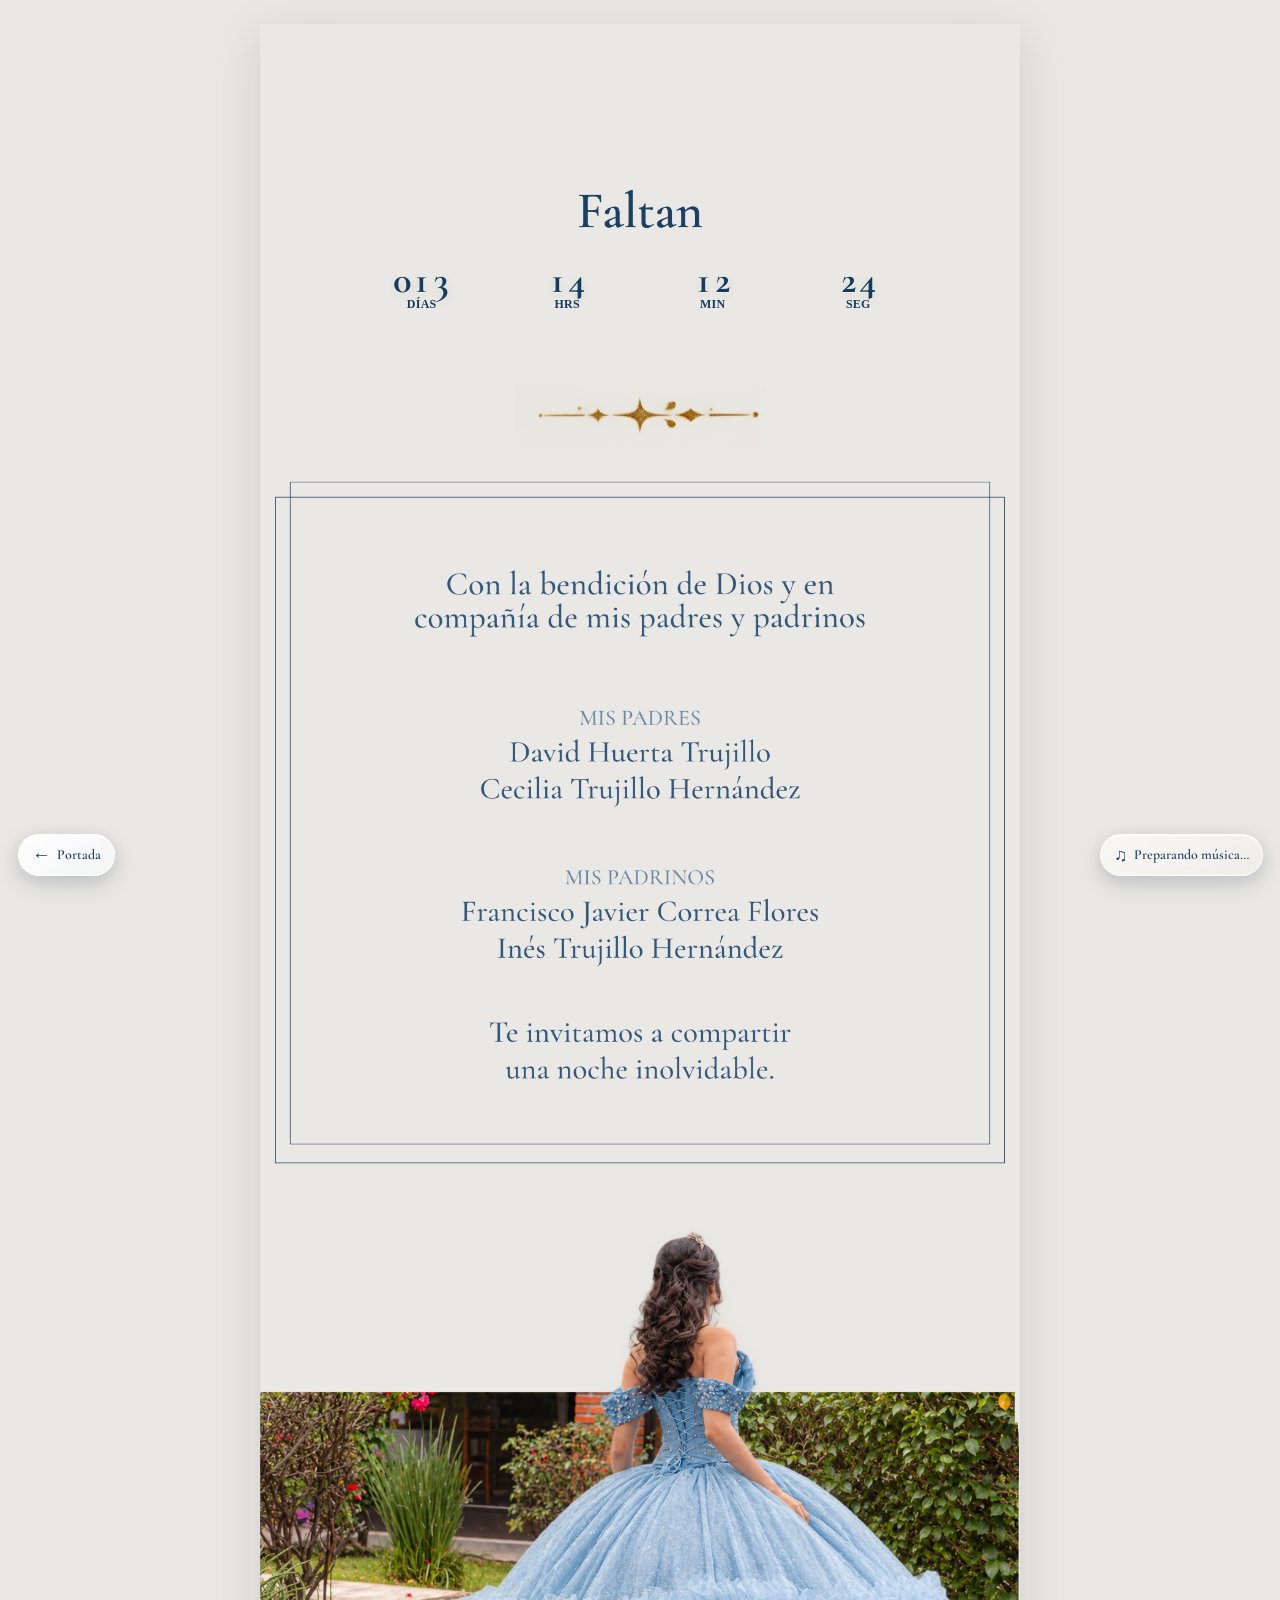
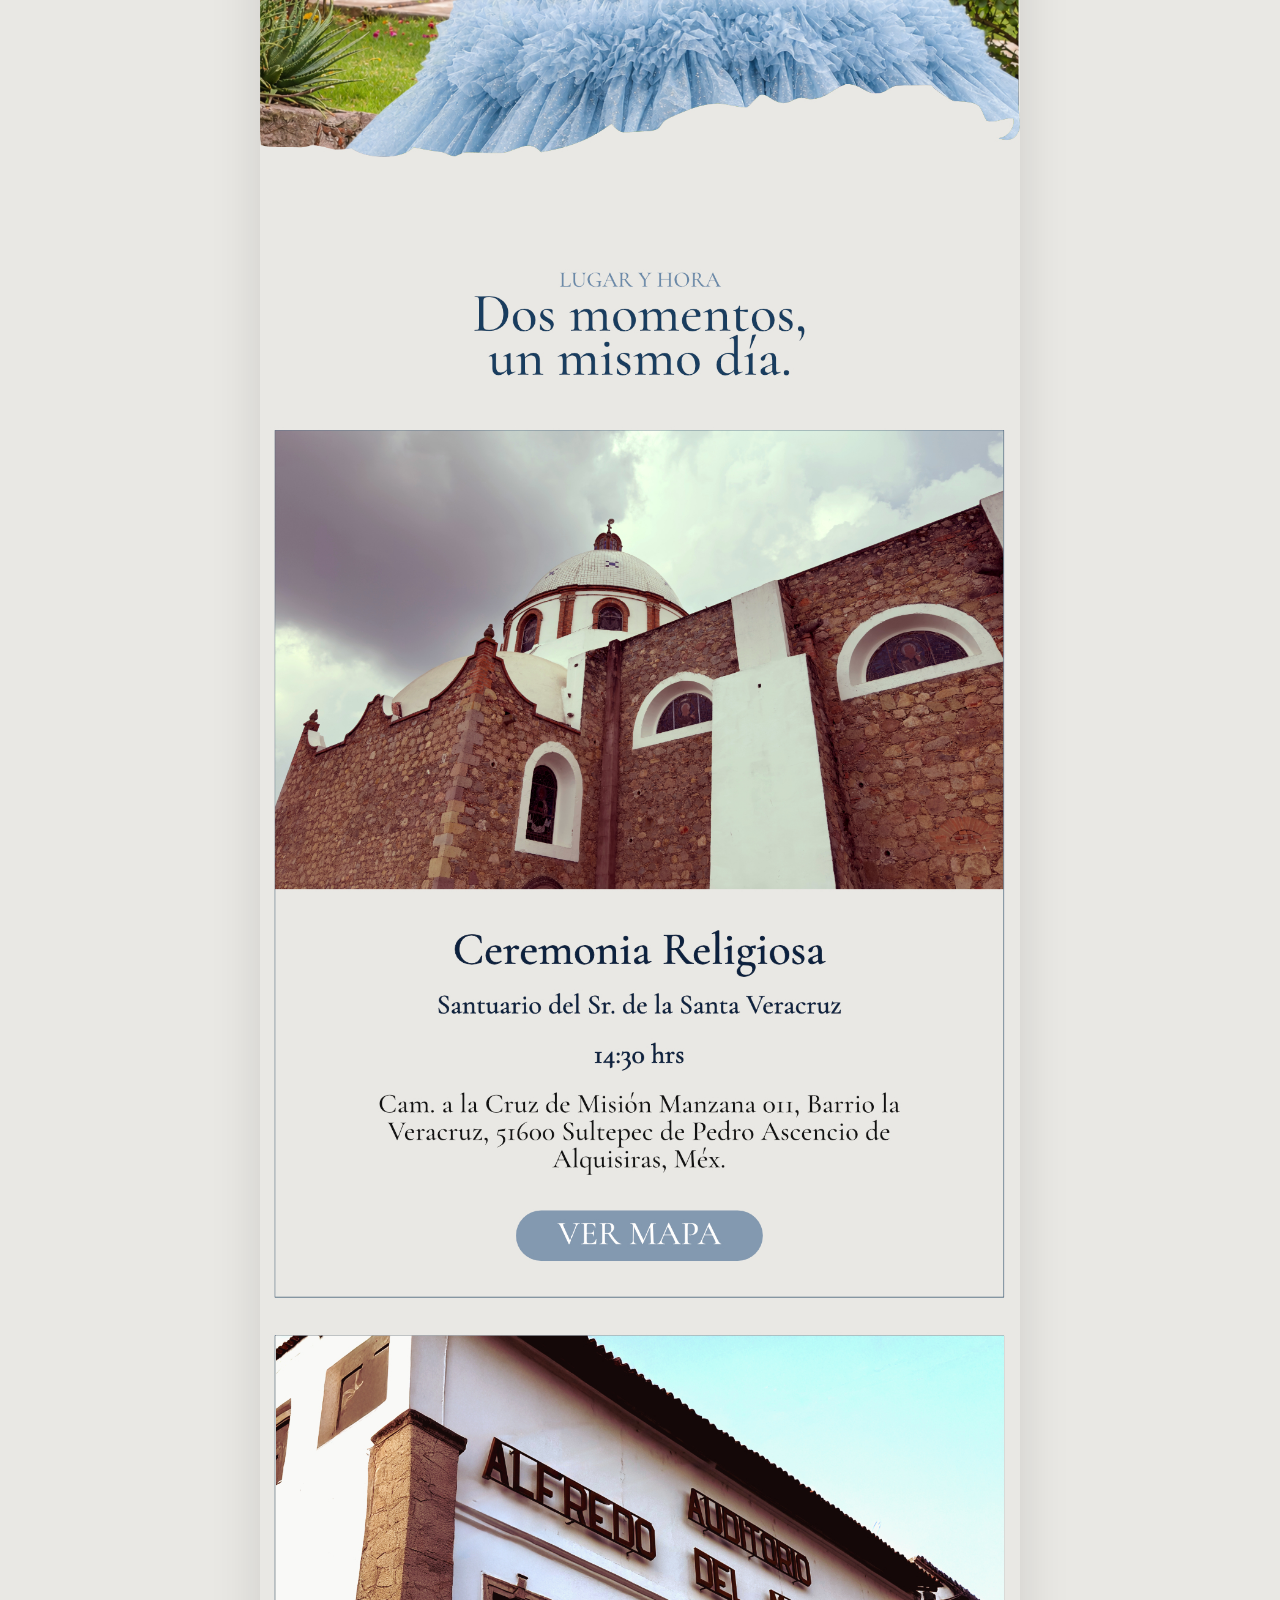
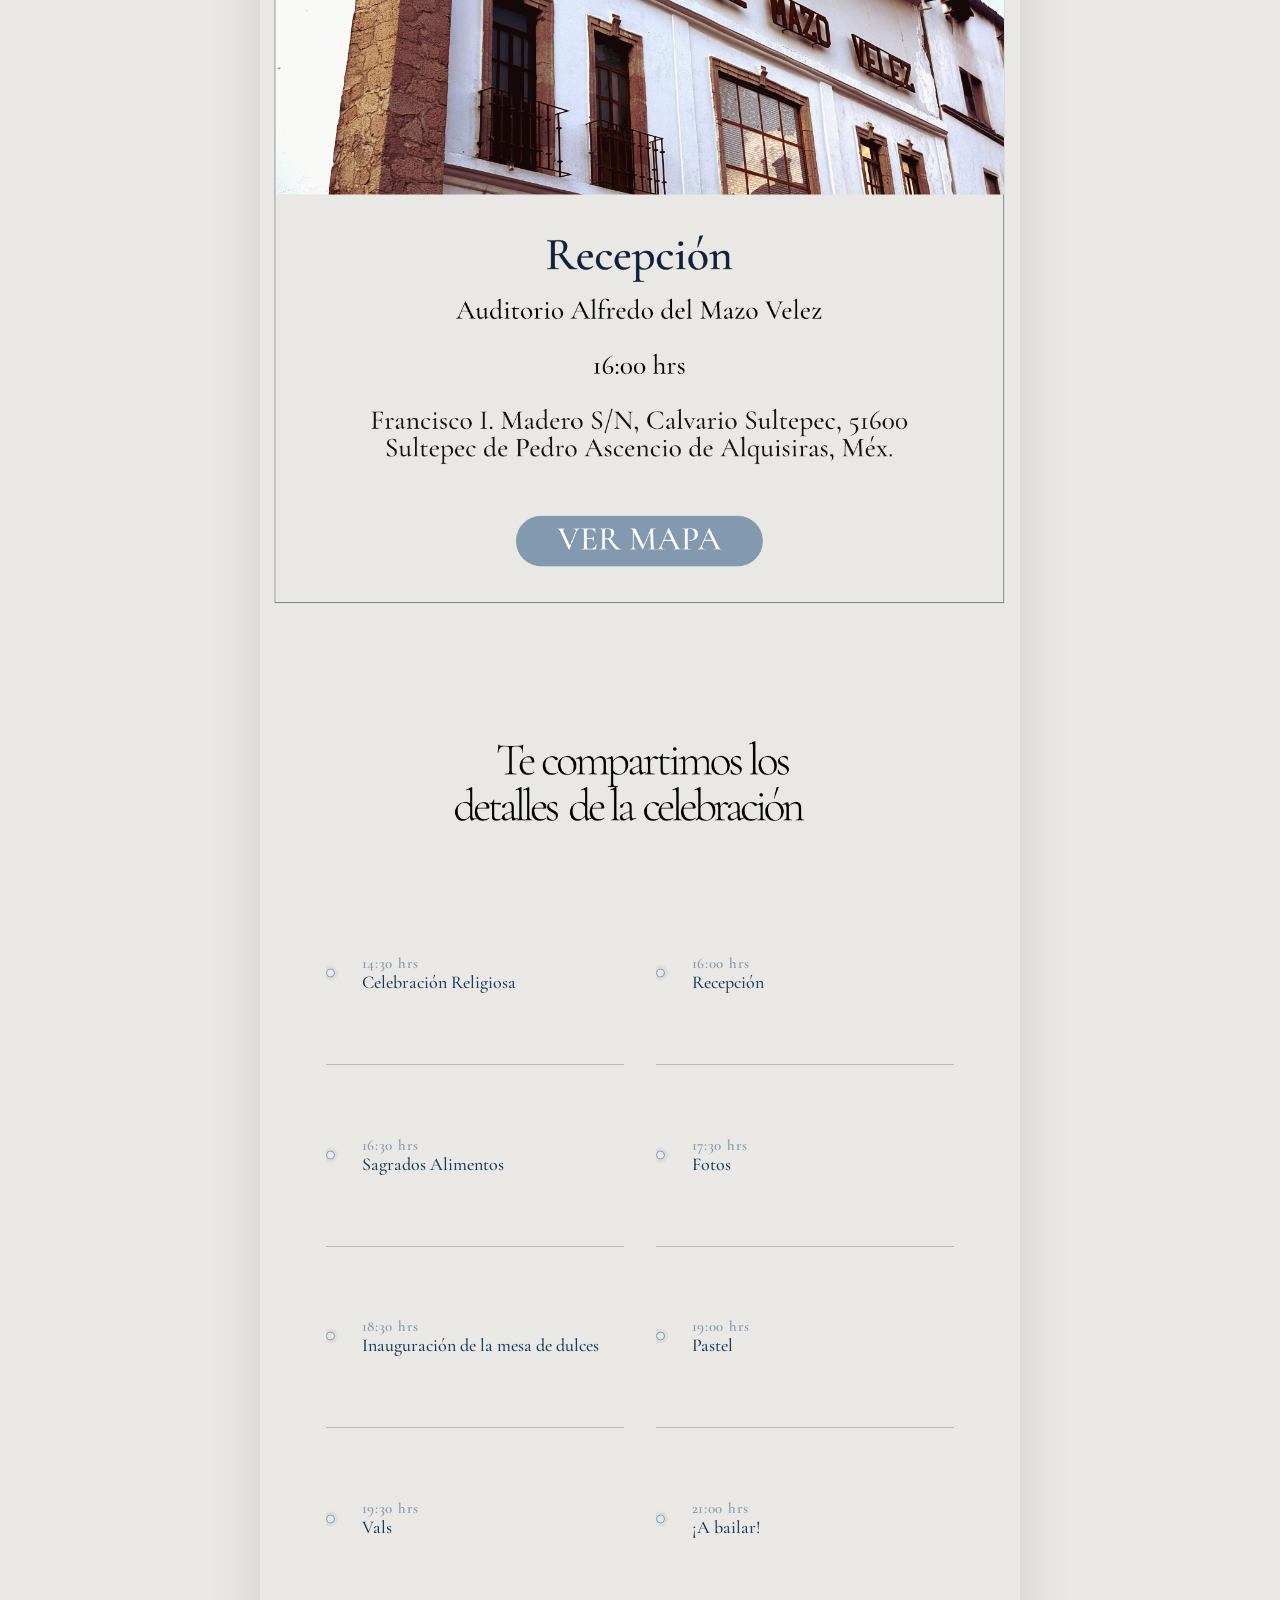
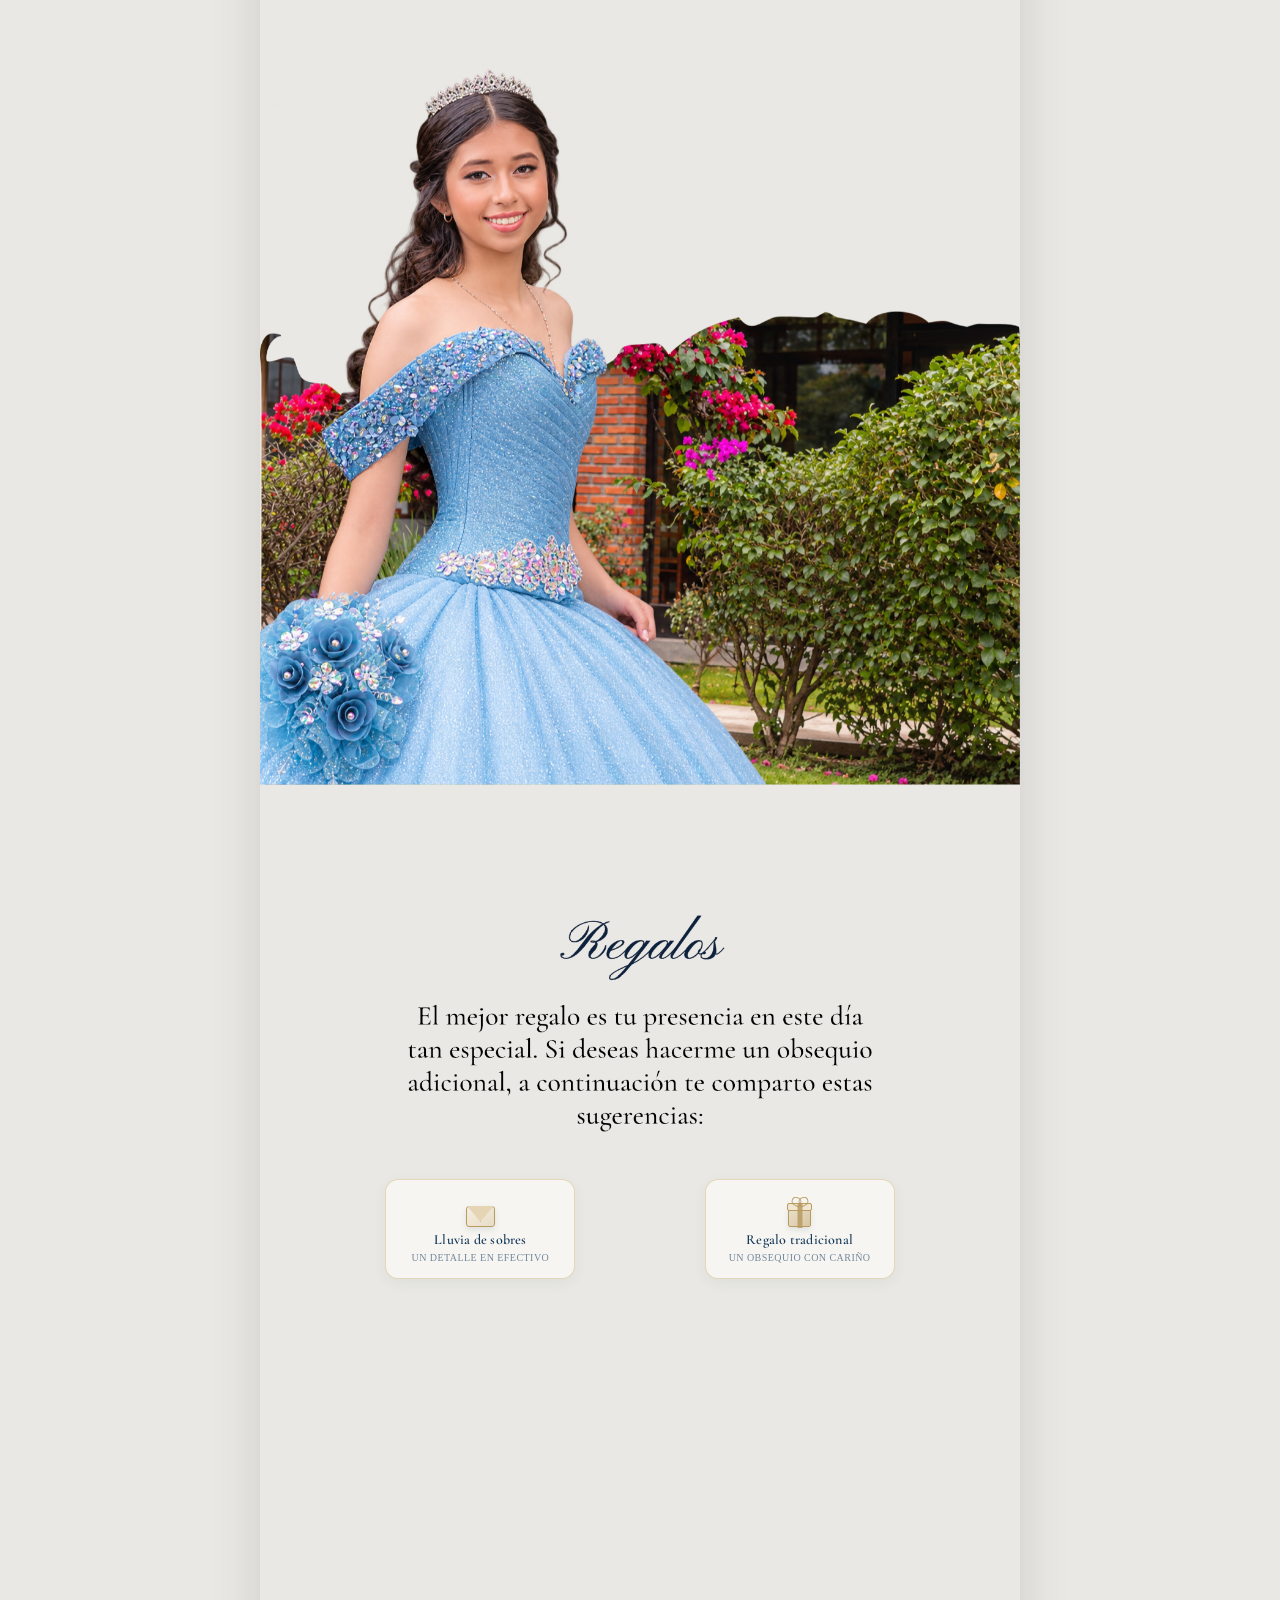
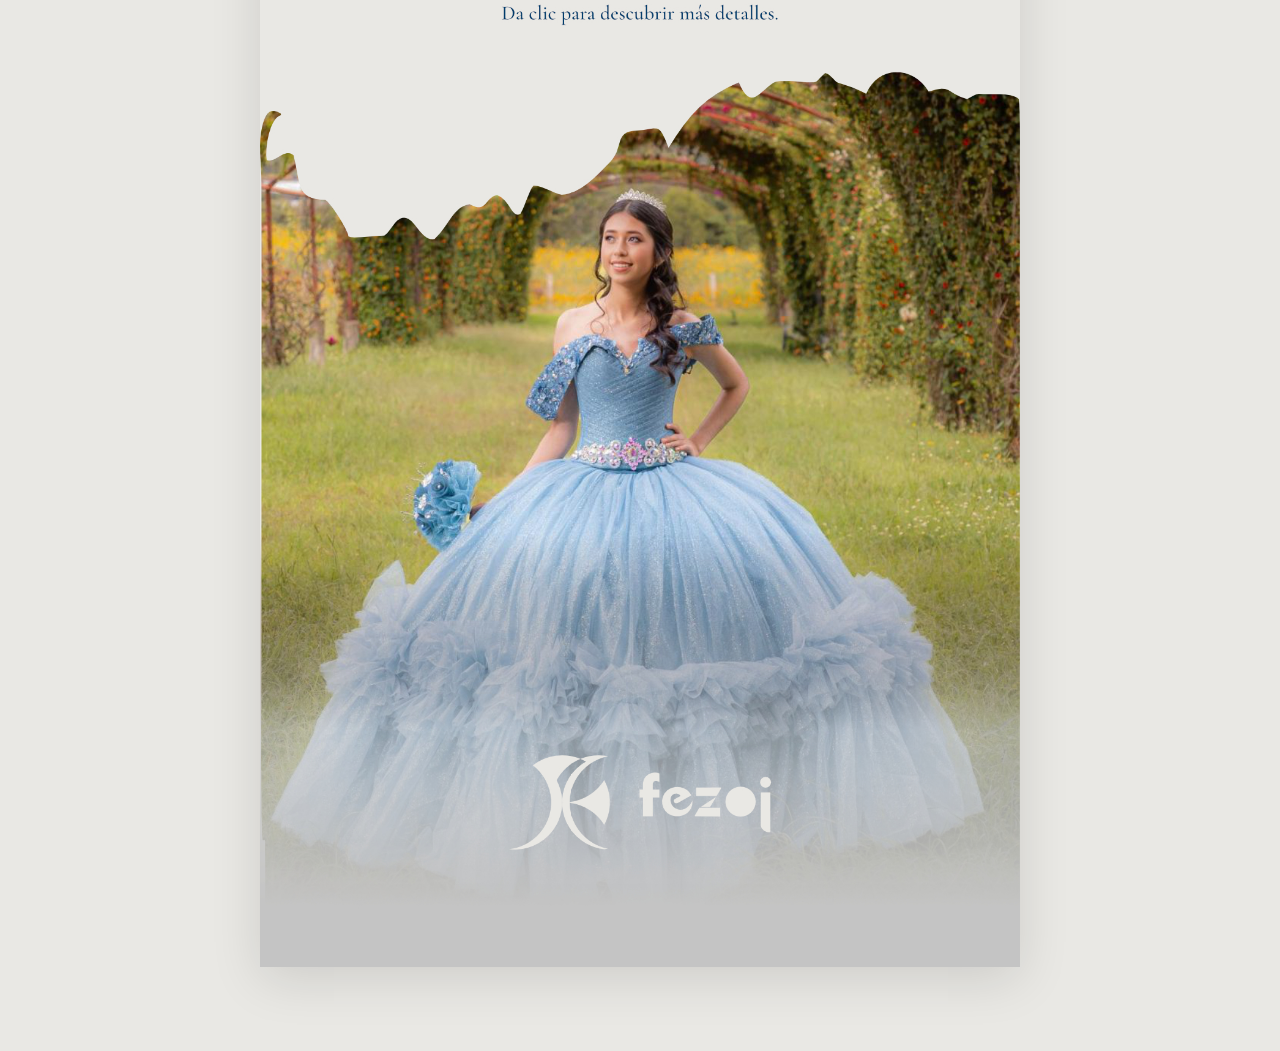
==== commit 34741110: "Refresh stylesheet cache for Android gift spacing" ====
--- a/datos.html
+++ b/datos.html
@@ -15,7 +15,7 @@
   <link href="https://fonts.googleapis.com/css2?family=Cormorant+Garamond:wght@400;500;600;700&display=swap" rel="stylesheet">
 
   <!-- Estilos -->
-  <link rel="stylesheet" href="./styles.css?v=15">
+  <link rel="stylesheet" href="./styles.css?v=16">
 </head>
 
 <body class="details-page">
--- a/styles.css
+++ b/styles.css
@@ -612,24 +612,57 @@
   -webkit-text-size-adjust: 100%;
   text-size-adjust: 100%;
 }
-/* En Android, las tarjetas recuperan altura y la descripción se muestra
-   en el espacio libre SOBRE ellas, sin tapar la indicación impresa inferior. */
+/* Ajuste Android: conserva las tarjetas en su zona y muestra el texto
+   dentro de la propia tarjeta seleccionada, sin capas flotantes. */
 body.is-android .gift-interaction {
-  top: 80.2%;
+  top: 81.4%;
+}
+@media (max-width: 380px) {
+  body.is-android .gift-interaction {
+    top: 80.8%;
+  }
 }
 body.is-android .gift-choice {
   background: rgba(249, 248, 245, .97);
   -webkit-backdrop-filter: blur(8px);
   backdrop-filter: blur(8px);
 }
-body.is-android .gift-message {
-  top: calc(80.2% - 126px);
+
+
+/* Descripción integrada en cada tarjeta: no flota sobre el arte original. */
+.gift-choice {
+  height: auto;
+  min-height: 100%;
+  align-self: start;
+  transition: min-height .28s ease, padding .28s ease, transform .28s ease,
+              box-shadow .28s ease, background-color .28s ease, border-color .28s ease;
+}
+.gift-choice__description {
+  display: none;
+  width: 100%;
+  margin-top: 3px;
+  padding-top: 6px;
+  border-top: 1px solid rgba(198,164,93,.25);
+  color: var(--navy);
+  font: 500 12px/1.18 var(--serif);
+  text-align: center;
+}
+.gift-choice.is-selected .gift-choice__description,
+.gift-choice.is-preview .gift-choice__description {
+  display: block;
+}
+.gift-choice.is-selected,
+.gift-choice.is-preview {
+  min-height: 142px;
+  padding-bottom: 9px;
 }
 @media (max-width: 380px) {
-  body.is-android .gift-interaction {
-    top: 79.8%;
-  }
-  body.is-android .gift-message {
-    top: calc(79.8% - 126px);
-  }
-}
+  .gift-choice.is-selected,
+  .gift-choice.is-preview {
+    min-height: 136px;
+  }
+  .gift-choice__description {
+    font-size: 11px;
+    line-height: 1.16;
+  }
+}
